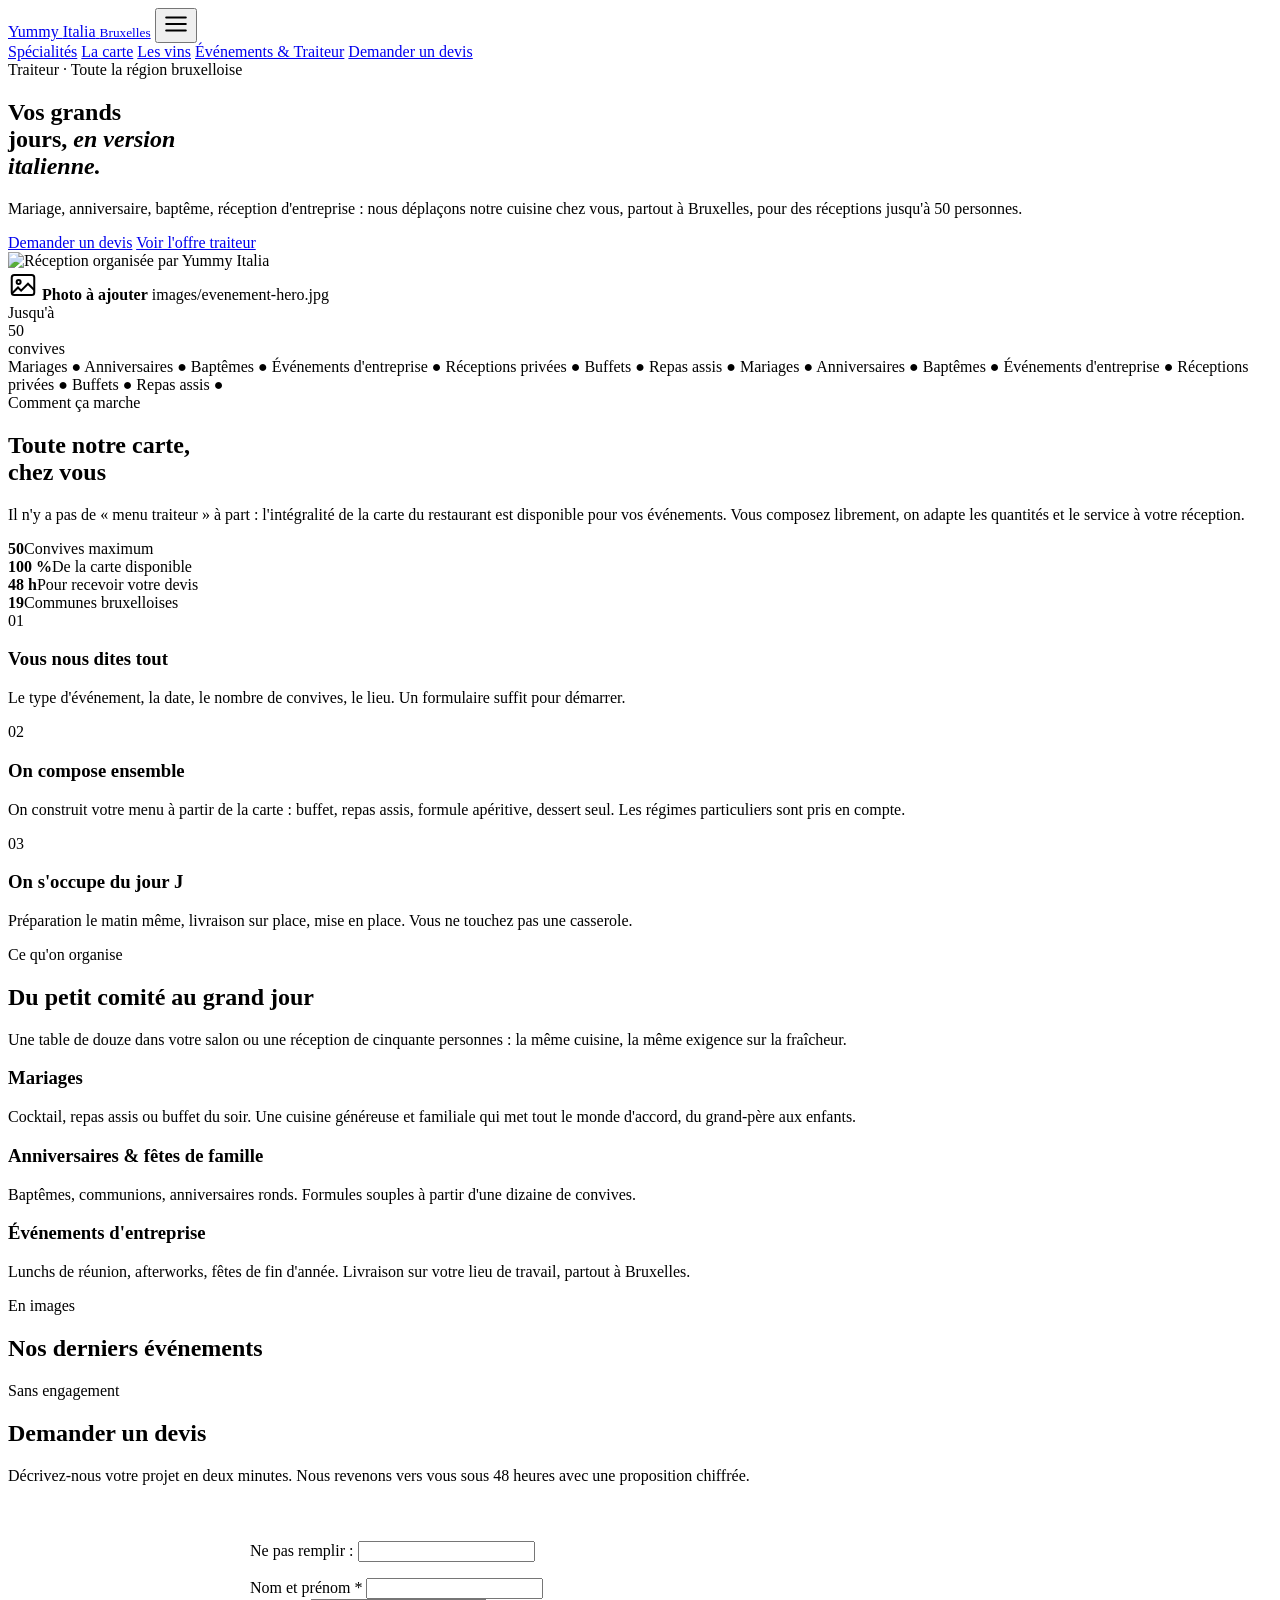
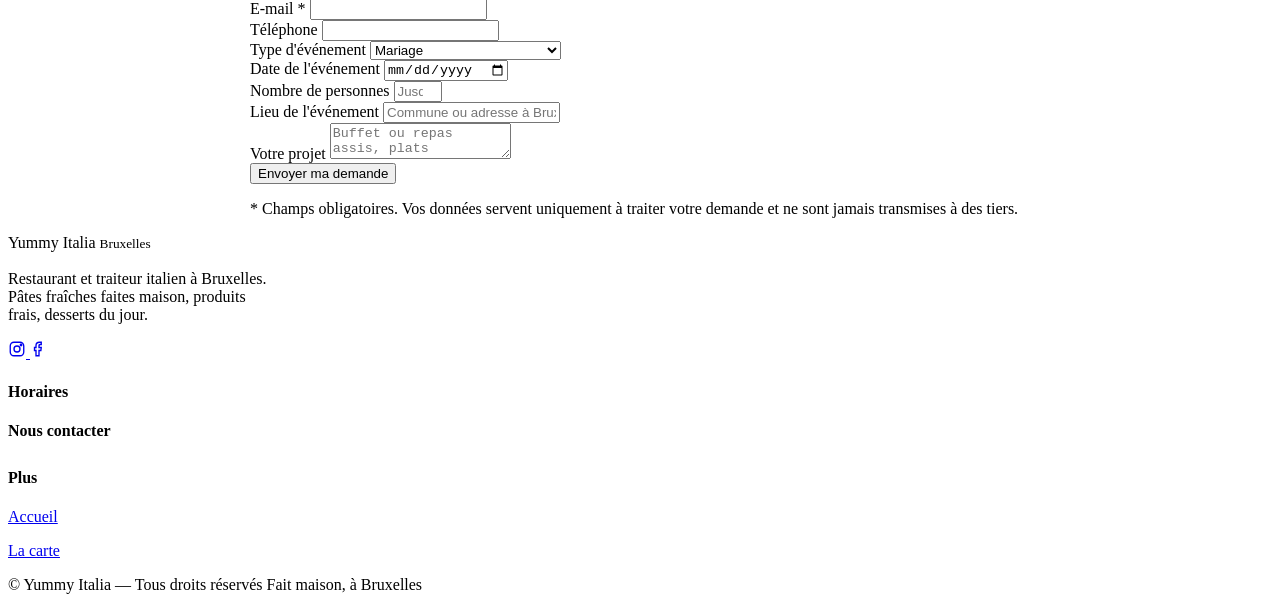
==== evenements.html @ 3d415f4a "Add files via upload" ====
<!DOCTYPE html>
<html lang="fr">
<head>
  <meta charset="utf-8">
  <meta name="viewport" content="width=device-width, initial-scale=1">
  <title>Événements &amp; Traiteur — Yummy Italia, Bruxelles</title>
  <meta name="description" content="Service traiteur italien à Bruxelles pour mariages, anniversaires et événements d'entreprise, jusqu'à 50 personnes. Toute la carte du restaurant disponible en formule traiteur.">

  <meta property="og:title" content="Événements & Traiteur — Yummy Italia">
  <meta property="og:description" content="Traiteur italien à Bruxelles : mariages, anniversaires, réceptions d'entreprise jusqu'à 50 personnes.">
  <meta property="og:type" content="website">
  <meta property="og:locale" content="fr_BE">
  <meta property="og:image" content="images/og-image.jpg">

  <link rel="icon" href="images/favicon.svg" type="image/svg+xml">
  <link rel="preconnect" href="https://fonts.googleapis.com">
  <link rel="preconnect" href="https://fonts.gstatic.com" crossorigin>
  <link href="https://fonts.googleapis.com/css2?family=Fraunces:ital,opsz,wght,SOFT,WONK@0,9..144,400..800,0..100,0..1;1,9..144,400..800,0..100,0..1&family=Karla:wght@400;500;700&display=swap" rel="stylesheet">
  <link rel="stylesheet" href="css/style.css">
</head>
<body>

  <span class="ruban ruban--haut" aria-hidden="true"></span>

  <!-- ============ EN-TÊTE ============ -->
  <header class="entete">
    <div class="wrap entete__inner">
      <a class="logo" href="index.html">Yummy&nbsp;<span>Italia</span> <small>Bruxelles</small></a>

      <button class="nav-burger" aria-label="Ouvrir le menu" aria-expanded="false" aria-controls="nav-principale">
        <svg width="26" height="26" viewBox="0 0 24 24" fill="none" stroke="currentColor" stroke-width="2" stroke-linecap="round">
          <path d="M3 6h18M3 12h18M3 18h18"/>
        </svg>
      </button>

      <nav class="nav" id="nav-principale" aria-label="Navigation principale">
        <a href="index.html#specialites">Spécialités</a>
        <a href="index.html#menu">La carte</a>
        <a href="index.html#vins">Les vins</a>
        <a href="evenements.html" class="actif">Événements &amp; Traiteur</a>
        <a href="#devis" class="btn btn--jaune">Demander un devis</a>
      </nav>
    </div>
  </header>

  <main>

    <!-- ============ 1. HERO ÉVÉNEMENTS ============ -->
    <section class="hero">
      <div class="wrap hero__grid">
        <div class="hero__texte">
          <span class="eyebrow eyebrow--rouge">Traiteur · Toute la région bruxelloise</span>
          <h1 class="hero__titre">Vos grands<br>jours, <em>en version<br>italienne.</em></h1>
          <p class="hero__accroche">
            Mariage, anniversaire, baptême, réception d'entreprise : nous déplaçons
            notre cuisine chez vous, partout à Bruxelles, pour des réceptions
            jusqu'à 50 personnes.
          </p>
          <div class="hero__cta">
            <a href="#devis" class="btn btn--jaune">Demander un devis</a>
            <a href="#offre" class="btn btn--ligne">Voir l'offre traiteur</a>
          </div>
        </div>

        <div class="hero__visuel">
          <div class="hero__cadre" aria-hidden="true"></div>
          <div class="photo hero__photo">
            <img src="images/evenement-hero.jpg" alt="Réception organisée par Yummy Italia" onload="this.classList.add('chargee')">
            <div class="photo__ph">
              <svg width="30" height="30" viewBox="0 0 24 24" fill="none" stroke="currentColor" stroke-width="1.6">
                <rect x="3" y="4" width="18" height="16" rx="2"/><circle cx="8.5" cy="9.5" r="1.6"/>
                <path d="M21 16l-5-5-5.5 5.5L8 14l-5 5"/>
              </svg>
              <b>Photo à ajouter</b>
              <span>images/evenement-hero.jpg</span>
            </div>
          </div>
          <div class="pastille">Jusqu'à<br>50<br>convives</div>
        </div>
      </div>
    </section>

    <div class="bandeau" aria-hidden="true">
      <div class="bandeau__piste">
        <span>
          Mariages <i>&#9679;</i> Anniversaires <i>&#9679;</i> Baptêmes <i>&#9679;</i>
          Événements d'entreprise <i>&#9679;</i> Réceptions privées <i>&#9679;</i>
          Buffets <i>&#9679;</i> Repas assis <i>&#9679;</i>
        </span>
        <span>
          Mariages <i>&#9679;</i> Anniversaires <i>&#9679;</i> Baptêmes <i>&#9679;</i>
          Événements d'entreprise <i>&#9679;</i> Réceptions privées <i>&#9679;</i>
          Buffets <i>&#9679;</i> Repas assis <i>&#9679;</i>
        </span>
      </div>
    </div>

    <!-- ============ 2. L'OFFRE TRAITEUR ============ -->
    <section class="section" id="offre">
      <div class="wrap">
        <div class="apparait">
          <span class="eyebrow">Comment ça marche</span>
          <h2 class="titre-section">Toute notre carte,<br>chez vous</h2>
          <span class="ruban-court" aria-hidden="true"></span>
          <p class="chapo">
            Il n'y a pas de « menu traiteur » à part : l'intégralité de la carte du
            restaurant est disponible pour vos événements. Vous composez librement,
            on adapte les quantités et le service à votre réception.
          </p>
        </div>

        <div class="chiffres apparait">
          <div class="chiffre"><b>50</b><span>Convives maximum</span></div>
          <div class="chiffre"><b>100 %</b><span>De la carte disponible</span></div>
          <div class="chiffre"><b>48 h</b><span>Pour recevoir votre devis</span></div>
          <div class="chiffre"><b>19</b><span>Communes bruxelloises</span></div>
        </div>

        <div class="services__grid apparait">
          <article class="service">
            <div class="service__num">01</div>
            <h3>Vous nous dites tout</h3>
            <p>Le type d'événement, la date, le nombre de convives, le lieu. Un formulaire suffit pour démarrer.</p>
          </article>
          <article class="service">
            <div class="service__num">02</div>
            <h3>On compose ensemble</h3>
            <p>On construit votre menu à partir de la carte : buffet, repas assis, formule apéritive, dessert seul. Les régimes particuliers sont pris en compte.</p>
          </article>
          <article class="service">
            <div class="service__num">03</div>
            <h3>On s'occupe du jour J</h3>
            <p>Préparation le matin même, livraison sur place, mise en place. Vous ne touchez pas une casserole.</p>
          </article>
        </div>
      </div>
    </section>

    <!-- ============ 3. TYPES D'ÉVÉNEMENTS ============ -->
    <section class="section services">
      <div class="wrap">
        <div class="apparait centre">
          <span class="eyebrow eyebrow--rouge">Ce qu'on organise</span>
          <h2 class="titre-section">Du petit comité au grand jour</h2>
          <span class="ruban-court" aria-hidden="true"></span>
          <p class="chapo">
            Une table de douze dans votre salon ou une réception de cinquante personnes :
            la même cuisine, la même exigence sur la fraîcheur.
          </p>
        </div>

        <div class="services__grid apparait">
          <article class="service">
            <h3>Mariages</h3>
            <p>Cocktail, repas assis ou buffet du soir. Une cuisine généreuse et familiale qui met tout le monde d'accord, du grand-père aux enfants.</p>
          </article>
          <article class="service">
            <h3>Anniversaires &amp; fêtes de famille</h3>
            <p>Baptêmes, communions, anniversaires ronds. Formules souples à partir d'une dizaine de convives.</p>
          </article>
          <article class="service">
            <h3>Événements d'entreprise</h3>
            <p>Lunchs de réunion, afterworks, fêtes de fin d'année. Livraison sur votre lieu de travail, partout à Bruxelles.</p>
          </article>
        </div>
      </div>
    </section>

    <!-- ============ 4. GALERIE ============ -->
    <section class="section" id="galerie">
      <div class="wrap">
        <div class="apparait">
          <span class="eyebrow">En images</span>
          <h2 class="titre-section">Nos derniers événements</h2>
          <span class="ruban-court" aria-hidden="true"></span>
        </div>

        <!-- Rempli automatiquement depuis js/menu-data.js → galerie -->
        <div class="galerie apparait" id="galerie-liste"></div>
      </div>
    </section>

    <!-- ============ 5. DEMANDE DE DEVIS ============ -->
    <section class="section carte" id="devis">
      <div class="wrap">
        <div class="apparait centre">
          <span class="eyebrow">Sans engagement</span>
          <h2 class="titre-section">Demander un devis</h2>
          <span class="ruban-court" aria-hidden="true"></span>
          <p class="chapo">
            Décrivez-nous votre projet en deux minutes. Nous revenons vers vous
            sous 48 heures avec une proposition chiffrée.
          </p>
        </div>

        <div class="apparait" style="max-width:780px;margin:clamp(2.5rem,5vw,3.5rem) auto 0">
          <!--
            FORMULAIRE — prêt pour Netlify Forms.
            Une fois le site déployé sur Netlify, les demandes arriveront
            automatiquement dans l'onglet « Forms » du tableau de bord Netlify.
            Aucune configuration supplémentaire n'est nécessaire.
          -->
          <form class="formulaire"
                name="devis-traiteur"
                method="POST"
                data-netlify="true"
                netlify-honeypot="bot-field"
                action="/merci.html">

            <input type="hidden" name="form-name" value="devis-traiteur">
            <p class="sr-only">
              <label>Ne pas remplir : <input name="bot-field"></label>
            </p>

            <div class="champs">
              <div class="champ">
                <label for="nom">Nom et prénom *</label>
                <input type="text" id="nom" name="nom" required autocomplete="name">
              </div>
              <div class="champ">
                <label for="email">E-mail *</label>
                <input type="email" id="email" name="email" required autocomplete="email">
              </div>
              <div class="champ">
                <label for="telephone">Téléphone</label>
                <input type="tel" id="telephone" name="telephone" autocomplete="tel">
              </div>
              <div class="champ">
                <label for="type">Type d'événement</label>
                <select id="type" name="type">
                  <option>Mariage</option>
                  <option>Anniversaire / fête de famille</option>
                  <option>Événement d'entreprise</option>
                  <option>Réception privée</option>
                  <option>Autre</option>
                </select>
              </div>
              <div class="champ">
                <label for="date">Date de l'événement</label>
                <input type="date" id="date" name="date">
              </div>
              <div class="champ">
                <label for="personnes">Nombre de personnes</label>
                <input type="number" id="personnes" name="personnes" min="1" max="50" placeholder="Jusqu'à 50">
              </div>
              <div class="champ champ--large">
                <label for="lieu">Lieu de l'événement</label>
                <input type="text" id="lieu" name="lieu" placeholder="Commune ou adresse à Bruxelles">
              </div>
              <div class="champ champ--large">
                <label for="message">Votre projet</label>
                <textarea id="message" name="message" placeholder="Buffet ou repas assis, plats souhaités, régimes particuliers, budget indicatif…"></textarea>
              </div>
            </div>

            <button type="submit" class="btn btn--jaune">Envoyer ma demande</button>
            <p class="formulaire__note">
              * Champs obligatoires. Vos données servent uniquement à traiter votre demande
              et ne sont jamais transmises à des tiers.
            </p>
          </form>
        </div>
      </div>
    </section>

  </main>

  <!-- ============ PIED DE PAGE ============ -->
  <footer class="pied">
    <div class="wrap pied__grid">
      <div>
        <span class="logo">Yummy&nbsp;<span>Italia</span> <small>Bruxelles</small></span>
        <p style="margin-top:1.1rem;max-width:34ch">
          Restaurant et traiteur italien à Bruxelles. Pâtes fraîches faites maison,
          produits frais, desserts du jour.
        </p>
        <div class="reseaux">
          <a data-lien="instagram" href="#" aria-label="Instagram" target="_blank" rel="noopener">
            <svg width="18" height="18" viewBox="0 0 24 24" fill="none" stroke="currentColor" stroke-width="1.8">
              <rect x="3" y="3" width="18" height="18" rx="5"/><circle cx="12" cy="12" r="4"/><circle cx="17.4" cy="6.6" r="1"/>
            </svg>
          </a>
          <a data-lien="facebook" href="#" aria-label="Facebook" target="_blank" rel="noopener">
            <svg width="18" height="18" viewBox="0 0 24 24" fill="none" stroke="currentColor" stroke-width="1.8">
              <path d="M15 3h-2.5A4.5 4.5 0 0 0 8 7.5V10H6v4h2v7h4v-7h2.5l.5-4H12V7.5A1.5 1.5 0 0 1 13.5 6H15z"/>
            </svg>
          </a>
        </div>
      </div>

      <div>
        <h4>Horaires</h4>
        <ul data-horaires></ul>
      </div>

      <div>
        <h4>Nous contacter</h4>
        <p data-adresse></p>
        <p><a href="tel:" data-info="telephone"></a></p>
        <p><a href="mailto:" data-info="email"></a></p>
        <h4 style="margin-top:1.8rem">Plus</h4>
        <p><a href="index.html">Accueil</a></p>
        <p><a href="index.html#menu">La carte</a></p>
      </div>
    </div>

    <div class="wrap pied__bas">
      <span>© <span data-annee></span> Yummy Italia — Tous droits réservés</span>
      <span>Fait maison, à Bruxelles</span>
    </div>
  </footer>

  <script src="js/menu-data.js"></script>
  <script src="js/main.js"></script>
</body>
</html>
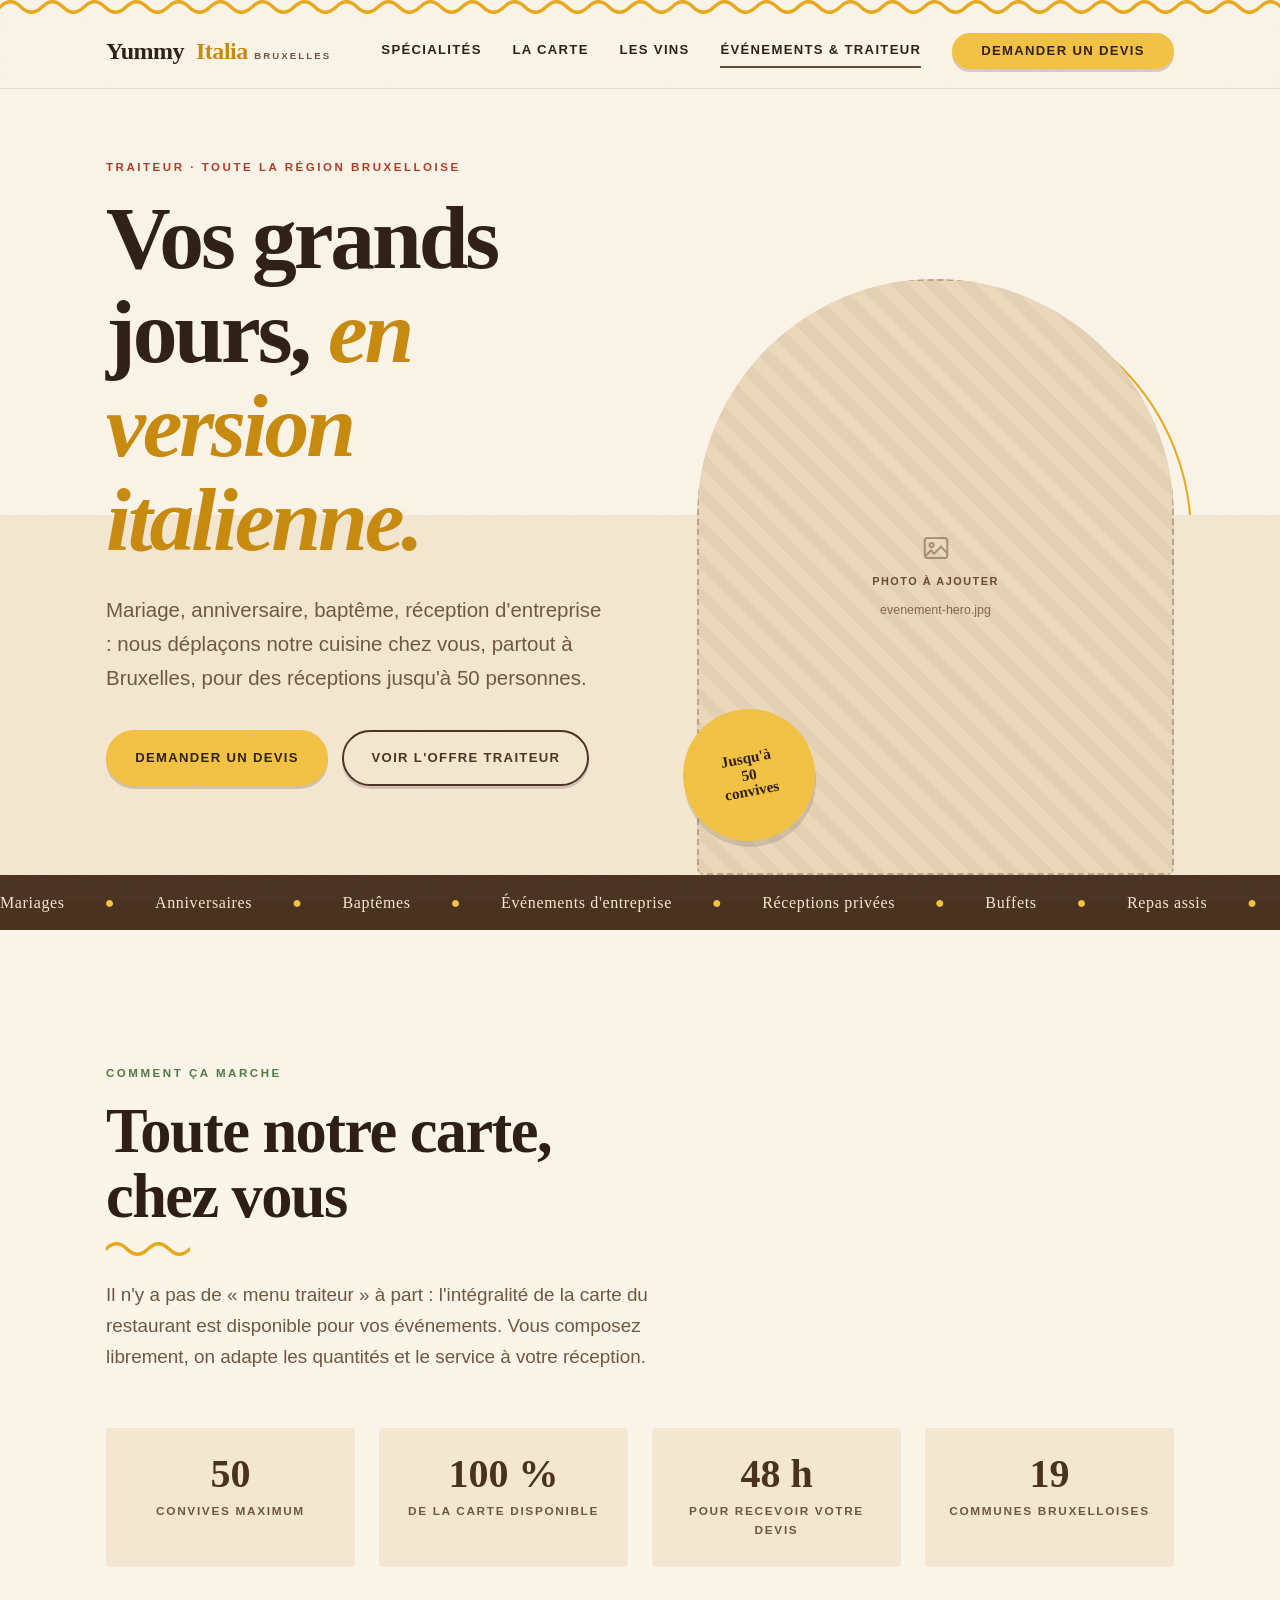
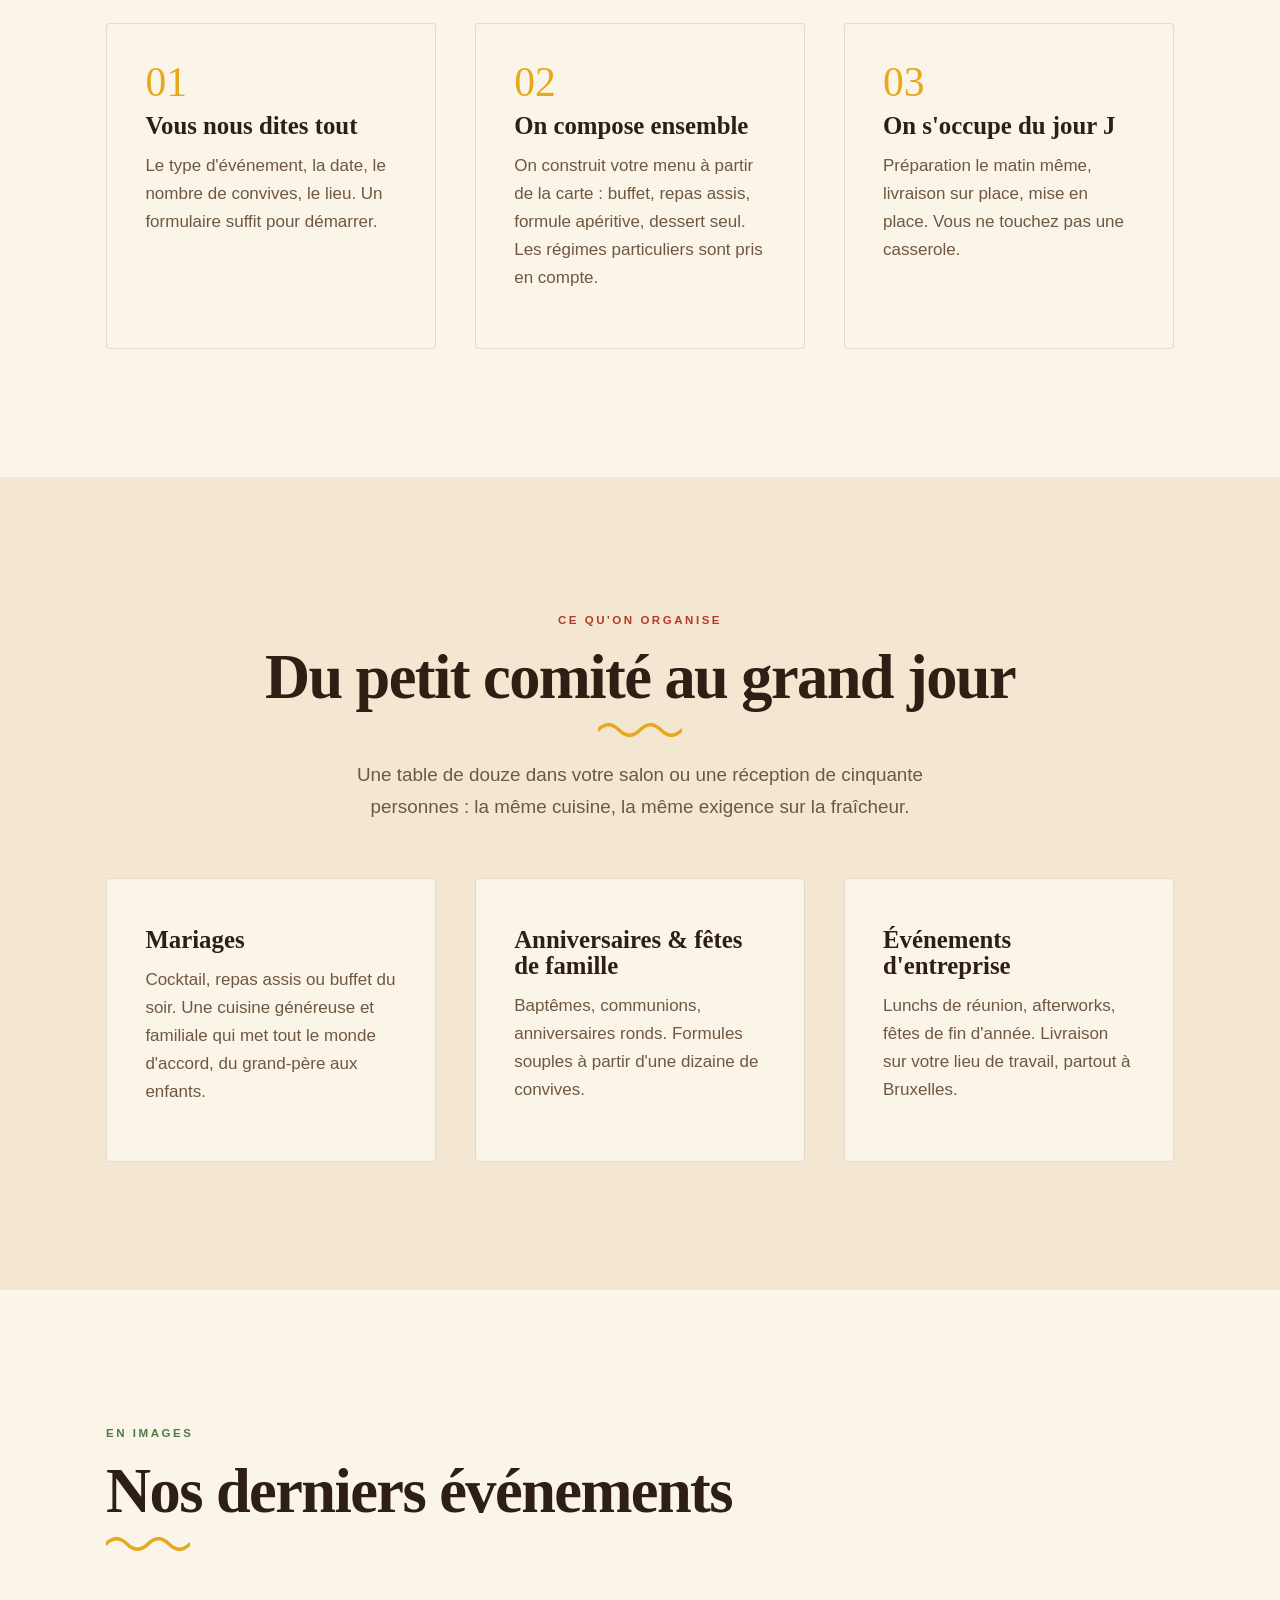
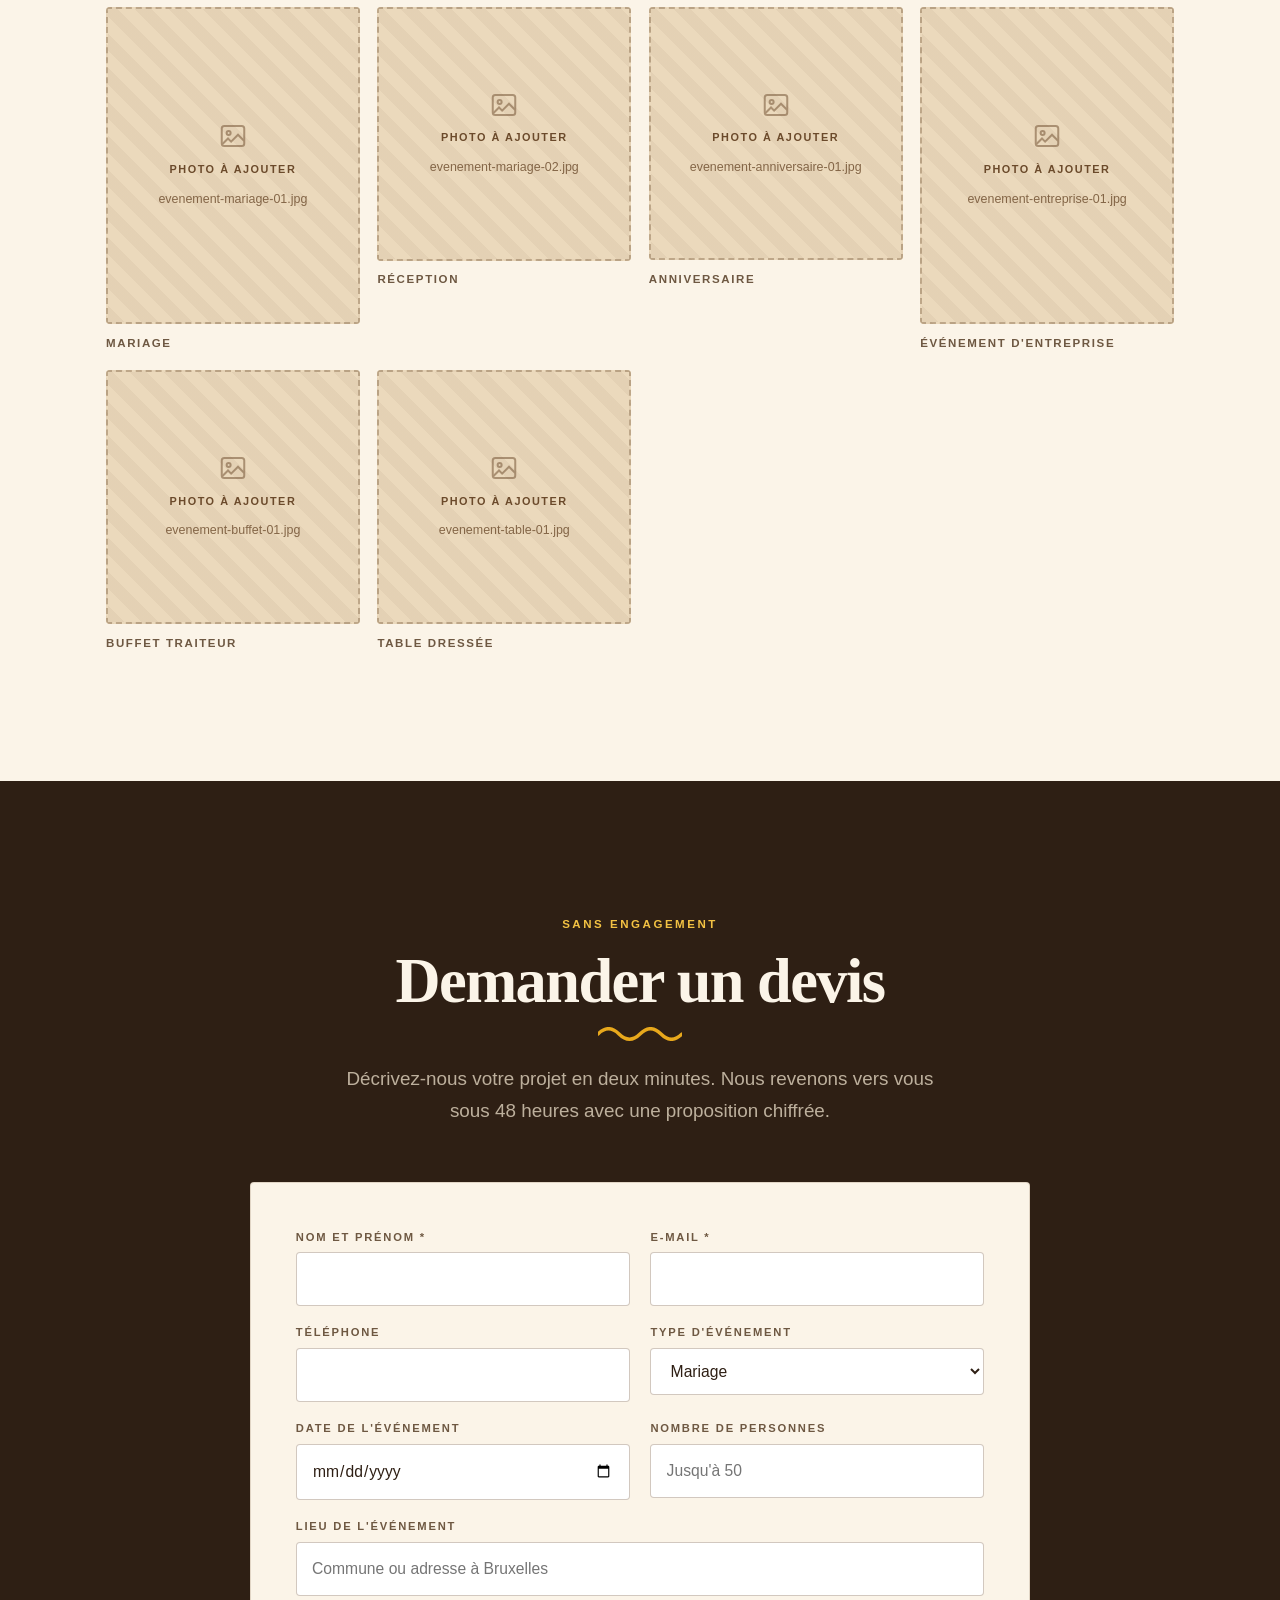
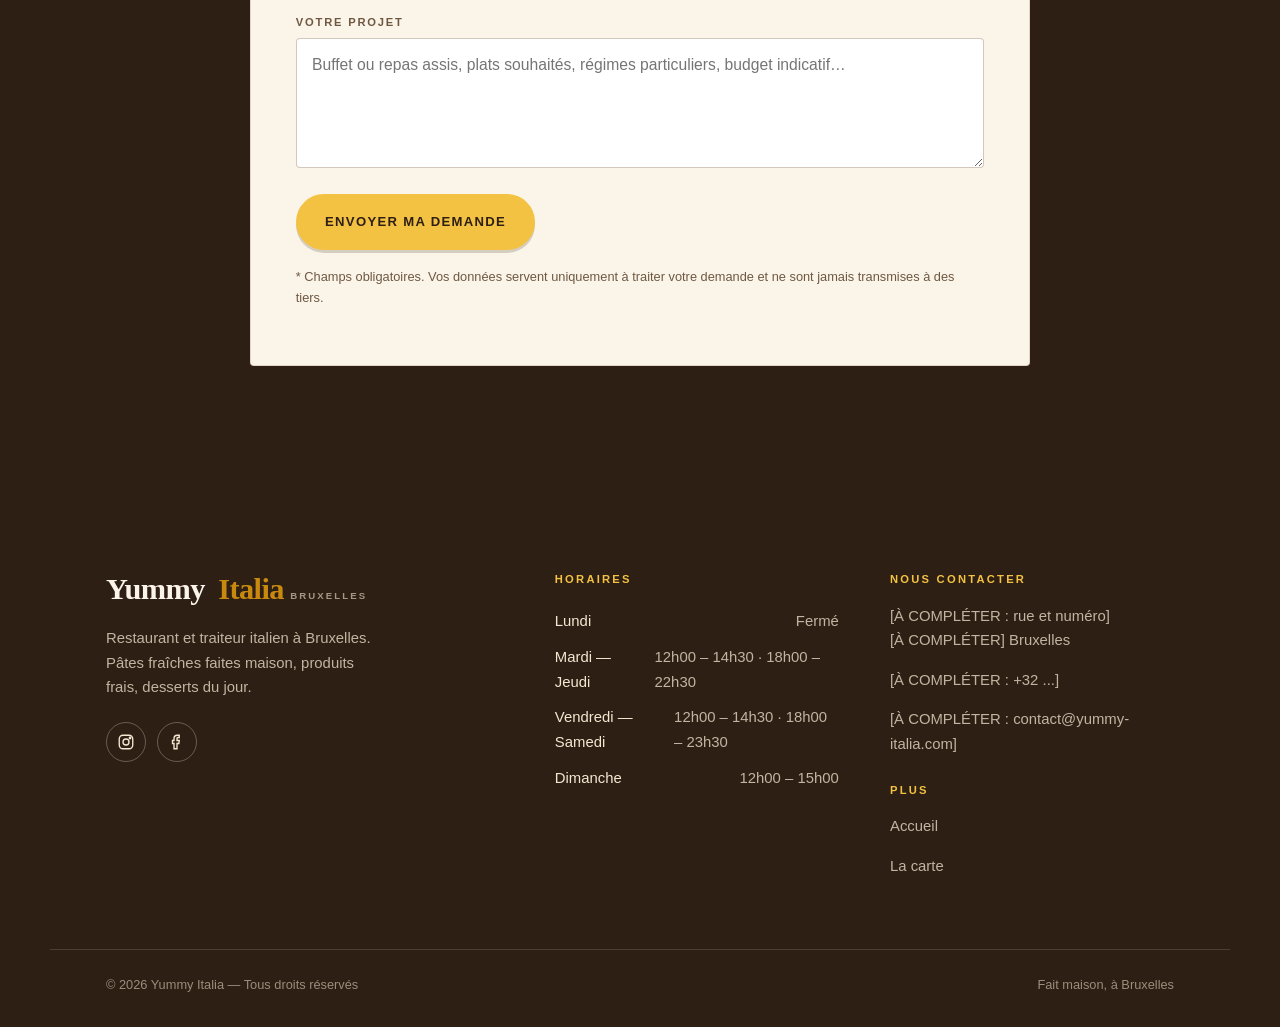
==== commit 0ada2b57: "Add files via upload" ====
--- a/evenements.html
+++ b/evenements.html
@@ -10,13 +10,13 @@
   <meta property="og:description" content="Traiteur italien à Bruxelles : mariages, anniversaires, réceptions d'entreprise jusqu'à 50 personnes.">
   <meta property="og:type" content="website">
   <meta property="og:locale" content="fr_BE">
-  <meta property="og:image" content="images/og-image.jpg">
-
-  <link rel="icon" href="images/favicon.svg" type="image/svg+xml">
+  <meta property="og:image" content="og-image.jpg">
+
+  <link rel="icon" href="favicon.svg" type="image/svg+xml">
   <link rel="preconnect" href="https://fonts.googleapis.com">
   <link rel="preconnect" href="https://fonts.gstatic.com" crossorigin>
   <link href="https://fonts.googleapis.com/css2?family=Fraunces:ital,opsz,wght,SOFT,WONK@0,9..144,400..800,0..100,0..1;1,9..144,400..800,0..100,0..1&family=Karla:wght@400;500;700&display=swap" rel="stylesheet">
-  <link rel="stylesheet" href="css/style.css">
+  <link rel="stylesheet" href="style.css">
 </head>
 <body>
 
@@ -65,14 +65,14 @@
         <div class="hero__visuel">
           <div class="hero__cadre" aria-hidden="true"></div>
           <div class="photo hero__photo">
-            <img src="images/evenement-hero.jpg" alt="Réception organisée par Yummy Italia" onload="this.classList.add('chargee')">
+            <img src="evenement-hero.jpg" alt="Réception organisée par Yummy Italia" onload="this.classList.add('chargee')">
             <div class="photo__ph">
               <svg width="30" height="30" viewBox="0 0 24 24" fill="none" stroke="currentColor" stroke-width="1.6">
                 <rect x="3" y="4" width="18" height="16" rx="2"/><circle cx="8.5" cy="9.5" r="1.6"/>
                 <path d="M21 16l-5-5-5.5 5.5L8 14l-5 5"/>
               </svg>
               <b>Photo à ajouter</b>
-              <span>images/evenement-hero.jpg</span>
+              <span>evenement-hero.jpg</span>
             </div>
           </div>
           <div class="pastille">Jusqu'à<br>50<br>convives</div>
@@ -175,7 +175,7 @@
           <span class="ruban-court" aria-hidden="true"></span>
         </div>
 
-        <!-- Rempli automatiquement depuis js/menu-data.js → galerie -->
+        <!-- Rempli automatiquement depuis menu-data.js → galerie -->
         <div class="galerie apparait" id="galerie-liste"></div>
       </div>
     </section>
@@ -310,7 +310,7 @@
     </div>
   </footer>
 
-  <script src="js/menu-data.js"></script>
-  <script src="js/main.js"></script>
+  <script src="menu-data.js"></script>
+  <script src="main.js"></script>
 </body>
 </html>
--- a/style.css
+++ b/style.css
@@ -0,0 +1,512 @@
+/* ============================================================
+   YUMMY ITALIA — Feuille de style principale
+   Design system : tons beige / jaune chaud / brun,
+   accents verts et rouges italiens utilisés avec parcimonie.
+   Élément signature : le ruban « tagliatelle » ondulé.
+   ============================================================ */
+
+/* ---------- 1. VARIABLES ---------- */
+:root {
+  /* Neutres chauds */
+  --beige-100: #FBF4E8;
+  --beige-200: #F4E7D1;
+  --beige-300: #EBD9BC;
+  --beige-400: #DFC8A3;
+
+  /* Bruns */
+  --brun-700: #6B4A2B;
+  --brun-800: #4A3220;
+  --brun-900: #2E1F14;
+
+  /* Jaune chaud — couleur principale */
+  --jaune-400: #F3C243;
+  --jaune-500: #E8A81C;
+  --jaune-600: #C88A0E;
+
+  /* Accents italiens — usage très parcimonieux */
+  --vert: #4E7A46;
+  --rouge: #B23A26;
+
+  --texte: var(--brun-900);
+  --texte-doux: #6E5842;
+
+  /* Typo */
+  --display: "Fraunces", "Iowan Old Style", Georgia, serif;
+  --corps: "Karla", "Helvetica Neue", Arial, sans-serif;
+
+  /* Rythme */
+  --max: 1180px;
+  --gutter: clamp(1.25rem, 5vw, 3.5rem);
+  --section-y: clamp(4rem, 10vw, 8rem);
+  --radius: 4px;
+
+  --ombre: 0 2px 0 rgba(46, 31, 20, .08);
+}
+
+/* ---------- 2. RESET ---------- */
+*, *::before, *::after { box-sizing: border-box; }
+html { scroll-behavior: smooth; -webkit-text-size-adjust: 100%; }
+body {
+  margin: 0;
+  font-family: var(--corps);
+  font-size: clamp(1rem, .95rem + .25vw, 1.0625rem);
+  line-height: 1.65;
+  color: var(--texte);
+  background: var(--beige-100);
+  overflow-x: hidden;
+}
+img { max-width: 100%; display: block; }
+a { color: inherit; }
+button { font: inherit; }
+h1, h2, h3, h4 { margin: 0; font-family: var(--display); font-weight: 600; line-height: 1.05; }
+p { margin: 0 0 1em; }
+ul { margin: 0; padding: 0; list-style: none; }
+
+/* Texture papier très légère sur tout le site */
+body::before {
+  content: "";
+  position: fixed; inset: 0;
+  pointer-events: none; z-index: 999;
+  opacity: .035;
+  background-image: url("data:image/svg+xml,%3Csvg xmlns='http://www.w3.org/2000/svg' width='140' height='140'%3E%3Cfilter id='n'%3E%3CfeTurbulence type='fractalNoise' baseFrequency='.85' numOctaves='3'/%3E%3C/filter%3E%3Crect width='140' height='140' filter='url(%23n)'/%3E%3C/svg%3E");
+}
+
+/* ---------- 3. UTILITAIRES ---------- */
+.wrap { width: 100%; max-width: var(--max); margin-inline: auto; padding-inline: var(--gutter); }
+.wrap--large { max-width: 1400px; }
+.sr-only {
+  position: absolute; width: 1px; height: 1px; padding: 0; margin: -1px;
+  overflow: hidden; clip: rect(0 0 0 0); white-space: nowrap; border: 0;
+}
+.section { padding-block: var(--section-y); position: relative; }
+
+/* ---------- 4. ÉLÉMENT SIGNATURE : LE RUBAN TAGLIATELLE ---------- */
+.ruban {
+  display: block; width: 100%; height: 14px;
+  background-repeat: repeat-x;
+  background-size: 84px 14px;
+  background-image: url("data:image/svg+xml,%3Csvg xmlns='http://www.w3.org/2000/svg' width='84' height='14' viewBox='0 0 84 14'%3E%3Cpath d='M0 7c7-7 14-7 21 0s14 7 21 0 14-7 21 0 14 7 21 0' fill='none' stroke='%23E8A81C' stroke-width='3.4' stroke-linecap='round'/%3E%3C/svg%3E");
+}
+.ruban--brun {
+  background-image: url("data:image/svg+xml,%3Csvg xmlns='http://www.w3.org/2000/svg' width='84' height='14' viewBox='0 0 84 14'%3E%3Cpath d='M0 7c7-7 14-7 21 0s14 7 21 0 14-7 21 0 14 7 21 0' fill='none' stroke='%236B4A2B' stroke-width='3.4' stroke-linecap='round'/%3E%3C/svg%3E");
+}
+.ruban--creme {
+  background-image: url("data:image/svg+xml,%3Csvg xmlns='http://www.w3.org/2000/svg' width='84' height='14' viewBox='0 0 84 14'%3E%3Cpath d='M0 7c7-7 14-7 21 0s14 7 21 0 14-7 21 0 14 7 21 0' fill='none' stroke='%23F4E7D1' stroke-width='3.4' stroke-linecap='round'/%3E%3C/svg%3E");
+}
+.ruban--haut { position: fixed; top: 0; left: 0; z-index: 60; }
+
+/* Petit ruban court utilisé comme soulignement de titre */
+.ruban-court {
+  display: block; width: 84px; height: 14px; margin-top: .85rem;
+  background-repeat: repeat-x; background-size: 84px 14px;
+  background-image: url("data:image/svg+xml,%3Csvg xmlns='http://www.w3.org/2000/svg' width='84' height='14' viewBox='0 0 84 14'%3E%3Cpath d='M0 7c7-7 14-7 21 0s14 7 21 0 14-7 21 0 14 7 21 0' fill='none' stroke='%23E8A81C' stroke-width='3.4' stroke-linecap='round'/%3E%3C/svg%3E");
+}
+.centre .ruban-court { margin-inline: auto; }
+
+/* ---------- 5. EN-TÊTE / NAVIGATION ---------- */
+.entete {
+  position: sticky; top: 14px; z-index: 50;
+  background: rgba(251, 244, 232, .92);
+  backdrop-filter: blur(10px);
+  border-bottom: 1px solid rgba(107, 74, 43, .14);
+}
+.entete__inner {
+  display: flex; align-items: center; justify-content: space-between;
+  gap: 1rem; min-height: 74px;
+}
+.logo {
+  font-family: var(--display);
+  font-size: 1.5rem; font-weight: 700; letter-spacing: -.02em;
+  text-decoration: none; line-height: 1;
+  display: inline-flex; align-items: baseline; gap: .4rem;
+}
+.logo span { color: var(--jaune-600); }
+.logo small {
+  font-family: var(--corps); font-size: .6rem; font-weight: 700;
+  letter-spacing: .22em; text-transform: uppercase; color: var(--texte-doux);
+}
+.nav { display: flex; align-items: center; gap: clamp(1rem, 2.4vw, 2rem); }
+.nav a {
+  text-decoration: none; font-size: .82rem; font-weight: 600;
+  letter-spacing: .1em; text-transform: uppercase;
+  padding-block: .35rem; border-bottom: 2px solid transparent;
+  transition: border-color .2s, color .2s;
+}
+.nav a:hover { border-color: var(--jaune-500); }
+.nav a.actif { border-color: var(--brun-700); }
+.nav-burger {
+  display: none; background: none; border: 0; cursor: pointer;
+  padding: .5rem; color: var(--brun-800);
+}
+
+/* ---------- 6. BOUTONS ---------- */
+.btn {
+  display: inline-flex; align-items: center; justify-content: center; gap: .5rem;
+  padding: .95rem 1.7rem;
+  font-size: .82rem; font-weight: 700; letter-spacing: .1em; text-transform: uppercase;
+  text-decoration: none; border: 2px solid var(--brun-800); border-radius: 999px;
+  background: var(--brun-800); color: var(--beige-100);
+  cursor: pointer;
+  transition: transform .18s ease, background .18s, color .18s, box-shadow .18s;
+  box-shadow: 0 3px 0 rgba(46, 31, 20, .18);
+}
+.btn:hover { transform: translateY(-2px); box-shadow: 0 5px 0 rgba(46, 31, 20, .18); }
+.btn--jaune { background: var(--jaune-400); border-color: var(--jaune-400); color: var(--brun-900); }
+.btn--jaune:hover { background: var(--jaune-500); border-color: var(--jaune-500); }
+.btn--ligne { background: transparent; color: var(--brun-800); }
+.btn--ligne:hover { background: var(--brun-800); color: var(--beige-100); }
+.btn--clair { background: var(--beige-200); border-color: var(--beige-200); color: var(--brun-900); }
+
+/* ---------- 7. TITRES DE SECTION ---------- */
+.eyebrow {
+  display: inline-block;
+  font-size: .72rem; font-weight: 700; letter-spacing: .22em; text-transform: uppercase;
+  color: var(--vert); margin-bottom: .9rem;
+}
+.eyebrow--rouge { color: var(--rouge); }
+.titre-section {
+  font-size: clamp(2.1rem, 1.4rem + 3.2vw, 3.9rem);
+  letter-spacing: -.025em;
+  font-variation-settings: "SOFT" 30, "WONK" 1, "opsz" 90;
+}
+.chapo {
+  max-width: 56ch; color: var(--texte-doux);
+  font-size: clamp(1.02rem, 1rem + .3vw, 1.18rem); margin-top: 1.4rem;
+}
+.centre { text-align: center; }
+.centre .chapo { margin-inline: auto; }
+
+/* ---------- 8. PLACEHOLDERS PHOTO ---------- */
+.photo { position: relative; overflow: hidden; background: var(--beige-300); }
+.photo img { width: 100%; height: 100%; object-fit: cover; opacity: 0; transition: opacity .35s ease; }
+.photo img.chargee { opacity: 1; }
+.photo__ph {
+  position: absolute; inset: 0;
+  display: flex; flex-direction: column; align-items: center; justify-content: center;
+  gap: .6rem; text-align: center; padding: 1.25rem;
+  background:
+    repeating-linear-gradient(45deg, rgba(107,74,43,.055) 0 12px, transparent 12px 24px),
+    var(--beige-300);
+  border: 2px dashed rgba(107, 74, 43, .35);
+  color: var(--brun-700);
+}
+/* Dès que la vraie photo est chargée, le placeholder disparaît. */
+.photo img.chargee ~ .photo__ph { display: none; }
+.photo__ph svg { opacity: .5; }
+.photo__ph b {
+  font-family: var(--corps); font-size: .68rem; font-weight: 700;
+  letter-spacing: .14em; text-transform: uppercase;
+}
+.photo__ph span { font-size: .78rem; opacity: .8; word-break: break-word; }
+
+/* ---------- 9. HERO ---------- */
+.hero { position: relative; padding-top: clamp(2.5rem, 6vw, 5rem); padding-bottom: 0; overflow: hidden; }
+.hero::after {
+  content: ""; position: absolute; left: 0; right: 0; bottom: 0; height: 45%;
+  background: var(--beige-200); z-index: -1;
+}
+.hero__grid {
+  display: grid; grid-template-columns: 1.05fr .95fr;
+  gap: clamp(2rem, 5vw, 4.5rem); align-items: end;
+}
+.hero__texte { padding-bottom: clamp(3rem, 7vw, 6rem); }
+.hero__titre {
+  font-size: clamp(2.9rem, 1.3rem + 6.4vw, 5.6rem);
+  letter-spacing: -.035em;
+  font-variation-settings: "SOFT" 40, "WONK" 1, "opsz" 120;
+}
+.hero__titre em {
+  font-style: italic; color: var(--jaune-600);
+  font-variation-settings: "SOFT" 60, "WONK" 1;
+}
+.hero__accroche { font-size: clamp(1.05rem, 1rem + .45vw, 1.28rem); max-width: 44ch; margin-top: 1.6rem; color: var(--texte-doux); }
+.hero__cta { display: flex; flex-wrap: wrap; gap: .9rem; margin-top: 2.2rem; }
+.hero__visuel { position: relative; }
+.hero__photo { aspect-ratio: 4 / 5; border-radius: 260px 260px 8px 8px; }
+.hero__cadre {
+  position: absolute; inset: 18px -18px -18px 18px; z-index: -1;
+  border: 2px solid var(--jaune-500); border-radius: 260px 260px 8px 8px;
+}
+
+/* Pastille rotative "signature" */
+.pastille {
+  position: absolute; z-index: 3;
+  width: clamp(96px, 12vw, 132px); aspect-ratio: 1;
+  display: grid; place-items: center; text-align: center;
+  background: var(--jaune-400); color: var(--brun-900);
+  border-radius: 50%; transform: rotate(-11deg);
+  box-shadow: 0 6px 0 rgba(46, 31, 20, .14);
+  font-family: var(--display); font-weight: 700; line-height: 1.1;
+  font-size: clamp(.78rem, .6rem + .5vw, .95rem);
+  padding: .8rem;
+}
+.hero .pastille { left: -14px; bottom: 34px; }
+
+/* Bandeau défilant sous le hero */
+.bandeau {
+  background: var(--brun-800); color: var(--beige-200);
+  padding-block: .85rem; overflow: hidden; white-space: nowrap;
+}
+.bandeau__piste {
+  display: inline-flex; gap: 2.5rem; align-items: center;
+  animation: defile 34s linear infinite;
+  font-family: var(--display); font-size: 1rem; letter-spacing: .04em;
+  padding-right: 2.5rem;
+}
+.bandeau__piste span { display: inline-flex; align-items: center; gap: 2.5rem; }
+.bandeau__piste i { font-style: normal; color: var(--jaune-400); }
+@keyframes defile { to { transform: translateX(-50%); } }
+@media (prefers-reduced-motion: reduce) { .bandeau__piste { animation: none; } }
+
+/* ---------- 10. SPÉCIALITÉS ---------- */
+.grille-cards {
+  display: grid; gap: clamp(1.5rem, 3vw, 2.4rem);
+  grid-template-columns: repeat(auto-fit, minmax(270px, 1fr));
+  margin-top: clamp(2.5rem, 5vw, 4rem);
+}
+.card { position: relative; }
+.card__photo { aspect-ratio: 4 / 3.4; border-radius: var(--radius); }
+.card__badge {
+  position: absolute; top: -12px; right: 14px; z-index: 2;
+  background: var(--vert); color: #fff;
+  font-size: .64rem; font-weight: 700; letter-spacing: .14em; text-transform: uppercase;
+  padding: .42rem .8rem; border-radius: 999px; transform: rotate(3deg);
+}
+.card h3 {
+  font-size: 1.42rem; margin-top: 1.15rem; letter-spacing: -.015em;
+  font-variation-settings: "SOFT" 30, "WONK" 1;
+}
+.card p { color: var(--texte-doux); margin-top: .5rem; font-size: .95rem; }
+
+/* ---------- 11. DEUX SERVICES ---------- */
+.services { background: var(--beige-200); }
+.services__grid {
+  display: grid; grid-template-columns: repeat(auto-fit, minmax(300px, 1fr));
+  gap: clamp(1.5rem, 3vw, 2.5rem); margin-top: clamp(2.5rem, 5vw, 3.5rem);
+}
+.service {
+  background: var(--beige-100); border: 1px solid rgba(107, 74, 43, .16);
+  border-radius: var(--radius); padding: clamp(1.6rem, 3vw, 2.4rem);
+  display: flex; flex-direction: column;
+}
+.service__num {
+  font-family: var(--display); font-size: 2.6rem; line-height: 1;
+  color: var(--jaune-500); font-variation-settings: "WONK" 1;
+}
+.service h3 { font-size: 1.55rem; margin-top: .6rem; }
+.service p { color: var(--texte-doux); margin-top: .8rem; }
+.service ul { margin-top: .4rem; margin-bottom: 1.4rem; }
+.service li {
+  position: relative; padding-left: 1.5rem; margin-bottom: .45rem;
+  font-size: .95rem; color: var(--texte-doux);
+}
+.service li::before {
+  content: ""; position: absolute; left: 0; top: .62em;
+  width: 8px; height: 8px; border-radius: 50%; background: var(--jaune-500);
+}
+.service .btn { margin-top: auto; align-self: flex-start; }
+
+/* ---------- 12. LA CARTE (panneau brun) ---------- */
+.carte { background: var(--brun-900); color: var(--beige-200); }
+.carte .titre-section, .carte h3 { color: var(--beige-100); }
+.carte .chapo { color: rgba(244, 231, 209, .72); }
+.carte .eyebrow { color: var(--jaune-400); }
+.carte-grid {
+  display: grid; grid-template-columns: repeat(auto-fit, minmax(330px, 1fr));
+  gap: clamp(2.2rem, 4vw, 3.5rem) clamp(2.5rem, 5vw, 4.5rem);
+  margin-top: clamp(2.8rem, 5vw, 4rem);
+}
+.categorie__entete {
+  display: flex; align-items: baseline; gap: .8rem;
+  padding-bottom: .7rem; border-bottom: 1px solid rgba(244, 231, 209, .22);
+}
+.categorie__entete h3 { font-size: 1.7rem; letter-spacing: -.015em; font-variation-settings: "SOFT" 40, "WONK" 1; }
+.categorie__entete em {
+  font-style: normal; font-family: var(--corps);
+  font-size: .68rem; font-weight: 700; letter-spacing: .18em; text-transform: uppercase;
+  color: var(--jaune-400);
+}
+.plats { margin-top: 1.4rem; }
+.plat { padding-block: .85rem; border-bottom: 1px dotted rgba(244, 231, 209, .2); }
+.plat:last-child { border-bottom: 0; }
+.plat__ligne { display: flex; align-items: baseline; gap: .6rem; }
+.plat__nom { font-family: var(--display); font-size: 1.08rem; font-weight: 600; }
+.plat__points { flex: 1; border-bottom: 1px dotted rgba(244, 231, 209, .35); transform: translateY(-3px); }
+.plat__prix { font-family: var(--display); font-size: 1.05rem; color: var(--jaune-400); white-space: nowrap; }
+.plat__desc { font-size: .89rem; color: rgba(244, 231, 209, .6); margin: .2rem 0 0; }
+.plat__tag {
+  display: inline-block; margin-left: .55rem; vertical-align: 2px;
+  font-size: .58rem; font-weight: 700; letter-spacing: .12em; text-transform: uppercase;
+  color: var(--jaune-400); border: 1px solid rgba(232, 168, 28, .5);
+  padding: .12rem .45rem; border-radius: 999px;
+}
+.carte__note {
+  margin-top: clamp(2.5rem, 4vw, 3.5rem); text-align: center;
+  font-size: .88rem; color: rgba(244, 231, 209, .55);
+}
+
+/* ---------- 13. CARTE DES VINS ---------- */
+.vins-grid {
+  display: grid; grid-template-columns: repeat(auto-fit, minmax(300px, 1fr));
+  gap: clamp(1.5rem, 3vw, 2.2rem); margin-top: clamp(2.5rem, 5vw, 3.5rem);
+}
+.vin-cat {
+  background: var(--beige-200); border-radius: var(--radius);
+  padding: clamp(1.5rem, 3vw, 2rem);
+  border-top: 4px solid var(--jaune-500);
+}
+.vin-cat:nth-child(2) { border-top-color: var(--vert); }
+.vin-cat:nth-child(3) { border-top-color: var(--rouge); }
+.vin-cat h3 { font-size: 1.4rem; font-variation-settings: "SOFT" 40, "WONK" 1; }
+.vin-cat > em {
+  display: block; font-style: italic; font-family: var(--display);
+  color: var(--texte-doux); font-size: .95rem; margin-bottom: 1.2rem;
+}
+.bouteille { padding-block: .7rem; border-bottom: 1px dotted rgba(107, 74, 43, .28); }
+.bouteille:last-child { border-bottom: 0; }
+.bouteille__ligne { display: flex; align-items: baseline; gap: .6rem; }
+.bouteille__nom { font-weight: 700; font-size: .95rem; }
+.bouteille__prix { margin-left: auto; font-family: var(--display); color: var(--brun-700); white-space: nowrap; }
+.bouteille__region { font-size: .82rem; color: var(--texte-doux); }
+
+/* ---------- 14. CONTACT / RÉSERVATION ---------- */
+.contact { background: var(--beige-200); }
+.contact__grid {
+  display: grid; grid-template-columns: 1fr 1fr;
+  gap: clamp(2rem, 5vw, 4rem); align-items: center;
+}
+.contact__infos li { display: flex; gap: 1rem; padding-block: .75rem; border-bottom: 1px dotted rgba(107,74,43,.28); }
+.contact__infos li:last-child { border-bottom: 0; }
+.contact__infos b {
+  min-width: 90px; font-size: .7rem; letter-spacing: .16em;
+  text-transform: uppercase; color: var(--texte-doux); padding-top: .25rem;
+}
+.contact__photo { aspect-ratio: 4 / 3; border-radius: var(--radius); }
+
+/* ---------- 15. FORMULAIRE ---------- */
+.formulaire {
+  background: var(--beige-100); border: 1px solid rgba(107, 74, 43, .18);
+  border-radius: var(--radius); padding: clamp(1.6rem, 4vw, 2.8rem);
+}
+.champs { display: grid; grid-template-columns: 1fr 1fr; gap: 1.1rem 1.3rem; }
+.champ { display: flex; flex-direction: column; gap: .4rem; }
+.champ--large { grid-column: 1 / -1; }
+.champ label {
+  font-size: .7rem; font-weight: 700; letter-spacing: .16em; text-transform: uppercase;
+  color: var(--texte-doux);
+}
+.champ input, .champ select, .champ textarea {
+  font: inherit; font-size: .98rem; color: var(--texte);
+  padding: .8rem .95rem;
+  background: #fff; border: 1px solid rgba(107, 74, 43, .3);
+  border-radius: var(--radius);
+  transition: border-color .18s, box-shadow .18s;
+}
+.champ input:focus, .champ select:focus, .champ textarea:focus {
+  outline: none; border-color: var(--jaune-500);
+  box-shadow: 0 0 0 3px rgba(232, 168, 28, .22);
+}
+.champ textarea { resize: vertical; min-height: 130px; }
+.formulaire .btn { margin-top: 1.6rem; }
+.formulaire__note { font-size: .8rem; color: var(--texte-doux); margin-top: 1rem; }
+
+/* ---------- 16. GALERIE ---------- */
+.galerie {
+  display: grid; grid-template-columns: repeat(auto-fit, minmax(240px, 1fr));
+  gap: 1.1rem; margin-top: clamp(2.5rem, 5vw, 3.5rem);
+}
+.galerie figure { margin: 0; }
+.galerie .photo { aspect-ratio: 1; border-radius: var(--radius); }
+.galerie figure:nth-child(3n+1) .photo { aspect-ratio: 4 / 5; }
+.galerie figcaption {
+  margin-top: .6rem; font-size: .72rem; font-weight: 700;
+  letter-spacing: .14em; text-transform: uppercase; color: var(--texte-doux);
+}
+
+/* ---------- 17. CHIFFRES CLÉS ---------- */
+.chiffres {
+  display: grid; grid-template-columns: repeat(auto-fit, minmax(190px, 1fr));
+  gap: 1.5rem; margin-top: clamp(2.5rem, 5vw, 3.5rem);
+}
+.chiffre { text-align: center; padding: 1.6rem 1rem; background: var(--beige-200); border-radius: var(--radius); }
+.chiffre b {
+  display: block; font-family: var(--display); font-size: 2.5rem; line-height: 1;
+  color: var(--brun-800); font-variation-settings: "WONK" 1, "SOFT" 40;
+}
+.chiffre span {
+  display: block; margin-top: .5rem; font-size: .74rem; font-weight: 700;
+  letter-spacing: .14em; text-transform: uppercase; color: var(--texte-doux);
+}
+
+/* ---------- 18. PIED DE PAGE ---------- */
+.pied { background: var(--brun-900); color: var(--beige-200); padding-block: clamp(3.5rem, 7vw, 5rem) 2rem; }
+.pied__grid {
+  display: grid; grid-template-columns: 1.4fr 1fr 1fr;
+  gap: clamp(2rem, 4vw, 3.5rem);
+}
+.pied h4 {
+  font-family: var(--corps); font-size: .7rem; font-weight: 700;
+  letter-spacing: .2em; text-transform: uppercase; color: var(--jaune-400);
+  margin-bottom: 1.1rem;
+}
+.pied .logo { color: var(--beige-100); font-size: 1.9rem; }
+.pied .logo small { color: rgba(244, 231, 209, .6); }
+.pied p, .pied li { color: rgba(244, 231, 209, .75); font-size: .93rem; }
+.pied a { text-decoration: none; }
+.pied a:hover { color: var(--jaune-400); }
+.horaire { display: flex; justify-content: space-between; gap: 1rem; padding-block: .35rem; font-size: .88rem; }
+.horaire span:first-child { color: var(--beige-200); }
+.reseaux { display: flex; gap: .7rem; margin-top: 1.4rem; }
+.reseaux a {
+  width: 40px; height: 40px; display: grid; place-items: center;
+  border: 1px solid rgba(244, 231, 209, .3); border-radius: 50%;
+  transition: background .2s, color .2s, border-color .2s;
+}
+.reseaux a:hover { background: var(--jaune-400); border-color: var(--jaune-400); color: var(--brun-900); }
+.pied__bas {
+  margin-top: clamp(2.5rem, 5vw, 3.5rem); padding-top: 1.5rem;
+  border-top: 1px solid rgba(244, 231, 209, .16);
+  display: flex; flex-wrap: wrap; justify-content: space-between; gap: 1rem;
+  font-size: .8rem; color: rgba(244, 231, 209, .55);
+}
+
+/* ---------- 19. RESPONSIVE ---------- */
+@media (max-width: 900px) {
+  .hero__grid { grid-template-columns: 1fr; }
+  .hero__texte { padding-bottom: 2.5rem; }
+  .hero__visuel { max-width: 480px; margin-inline: auto; width: 100%; }
+  .hero::after { height: 32%; }
+  .contact__grid { grid-template-columns: 1fr; }
+  .pied__grid { grid-template-columns: 1fr 1fr; }
+  .pied__grid > :first-child { grid-column: 1 / -1; }
+}
+@media (max-width: 720px) {
+  .nav-burger { display: block; }
+  .nav {
+    position: absolute; top: 100%; left: 0; right: 0;
+    flex-direction: column; align-items: stretch; gap: 0;
+    background: var(--beige-100);
+    border-bottom: 1px solid rgba(107, 74, 43, .18);
+    padding: .5rem var(--gutter) 1.25rem;
+    display: none;
+  }
+  .nav.ouvert { display: flex; }
+  .nav a { padding-block: .85rem; border-bottom: 1px solid rgba(107, 74, 43, .12); }
+  .nav .btn { margin-top: .9rem; border-bottom: 0; }
+  .champs { grid-template-columns: 1fr; }
+  .hero .pastille { left: auto; right: -6px; bottom: -22px; }
+}
+@media (max-width: 560px) {
+  .pied__grid { grid-template-columns: 1fr; }
+  .btn { width: 100%; }
+  .hero__cta .btn { width: 100%; }
+  .service .btn { width: 100%; }
+}
+
+/* ---------- 20. APPARITION AU SCROLL ---------- */
+.apparait { opacity: 0; transform: translateY(18px); transition: opacity .7s ease, transform .7s ease; }
+.apparait.visible { opacity: 1; transform: none; }
+@media (prefers-reduced-motion: reduce) {
+  .apparait { opacity: 1; transform: none; transition: none; }
+  html { scroll-behavior: auto; }
+}
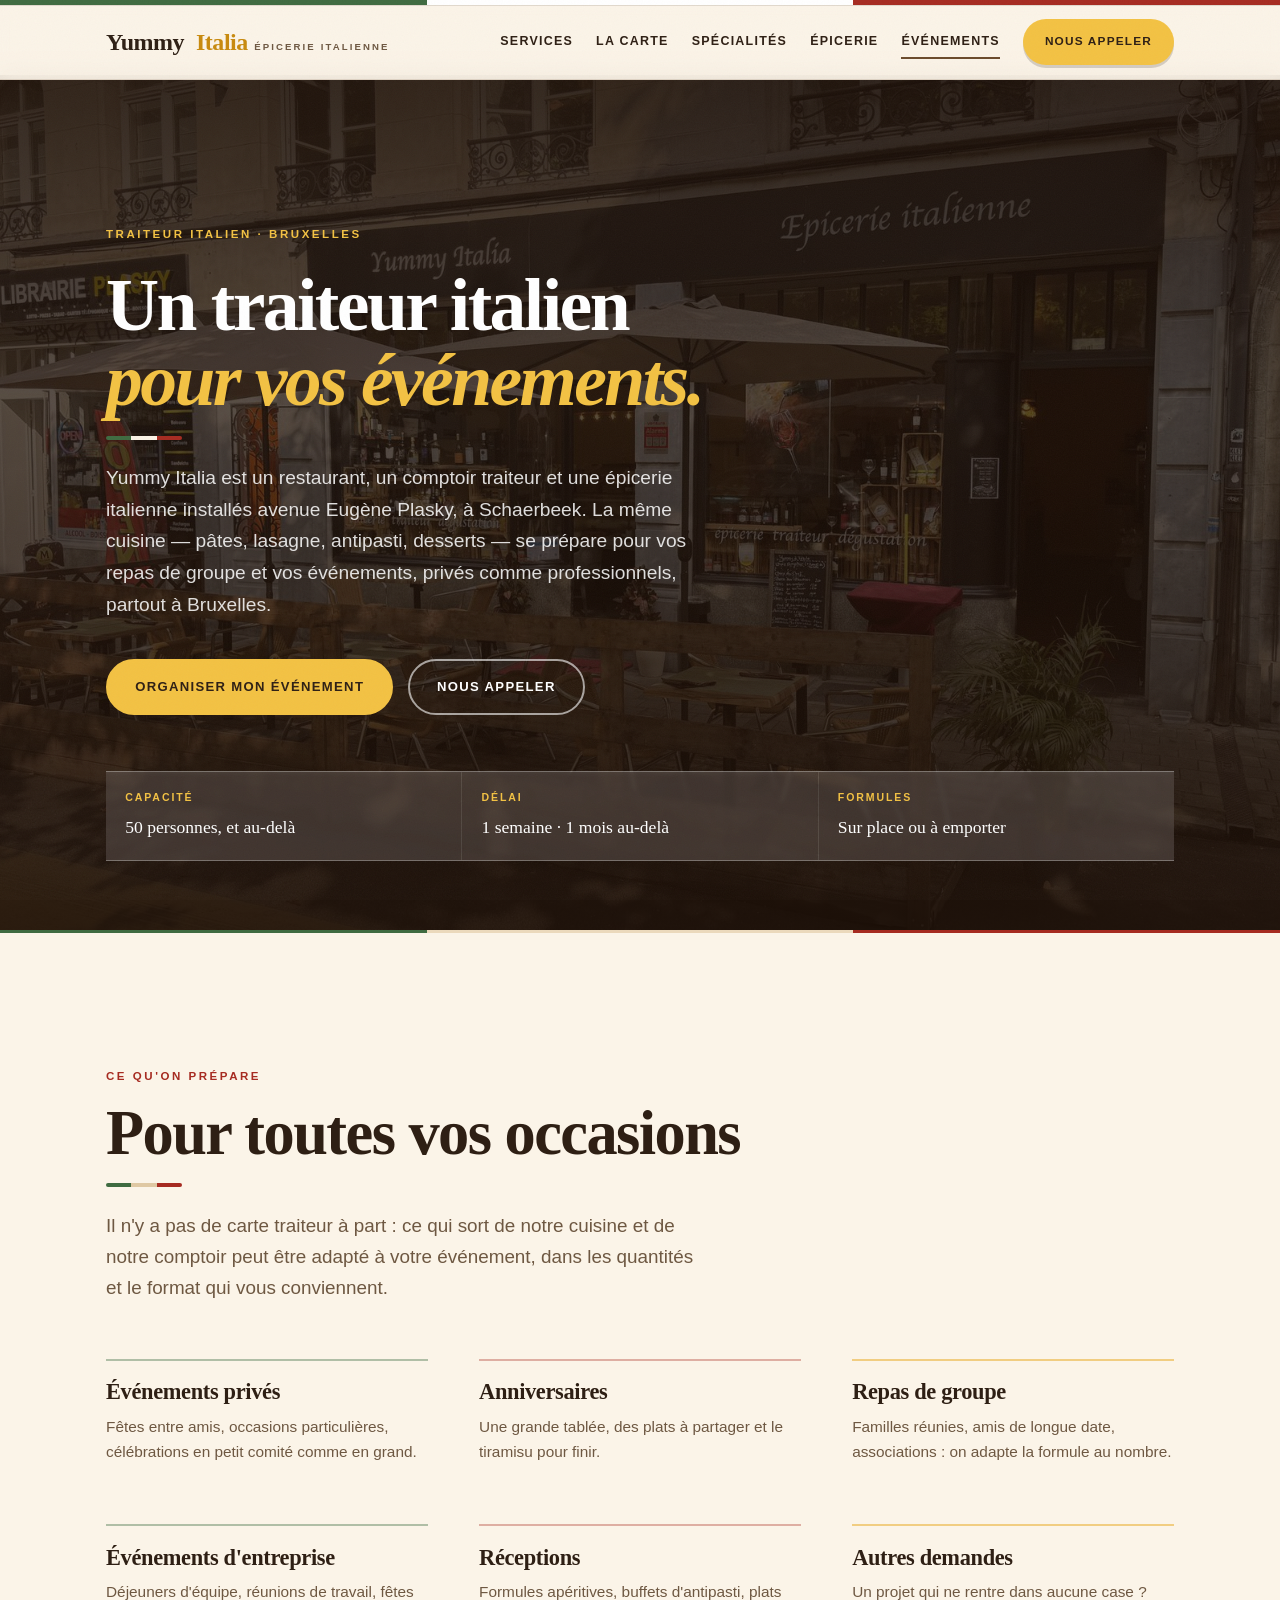
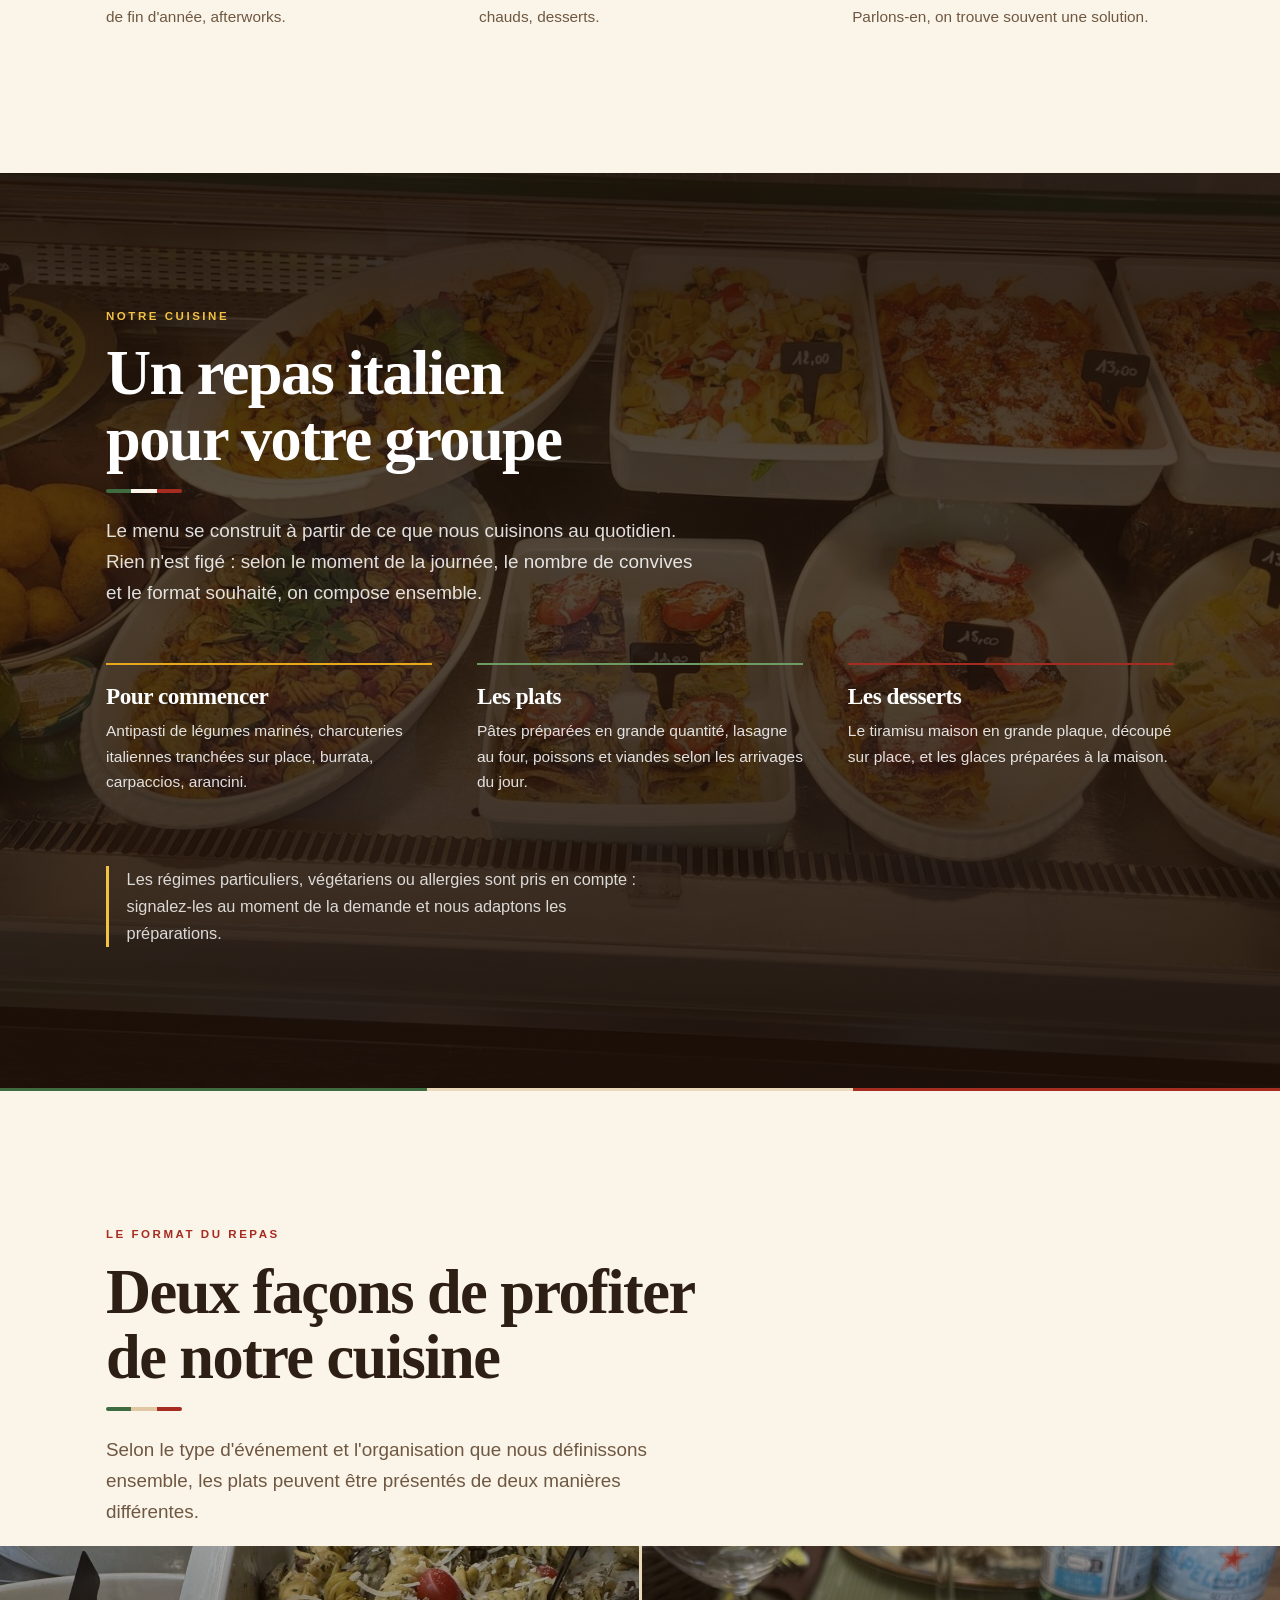
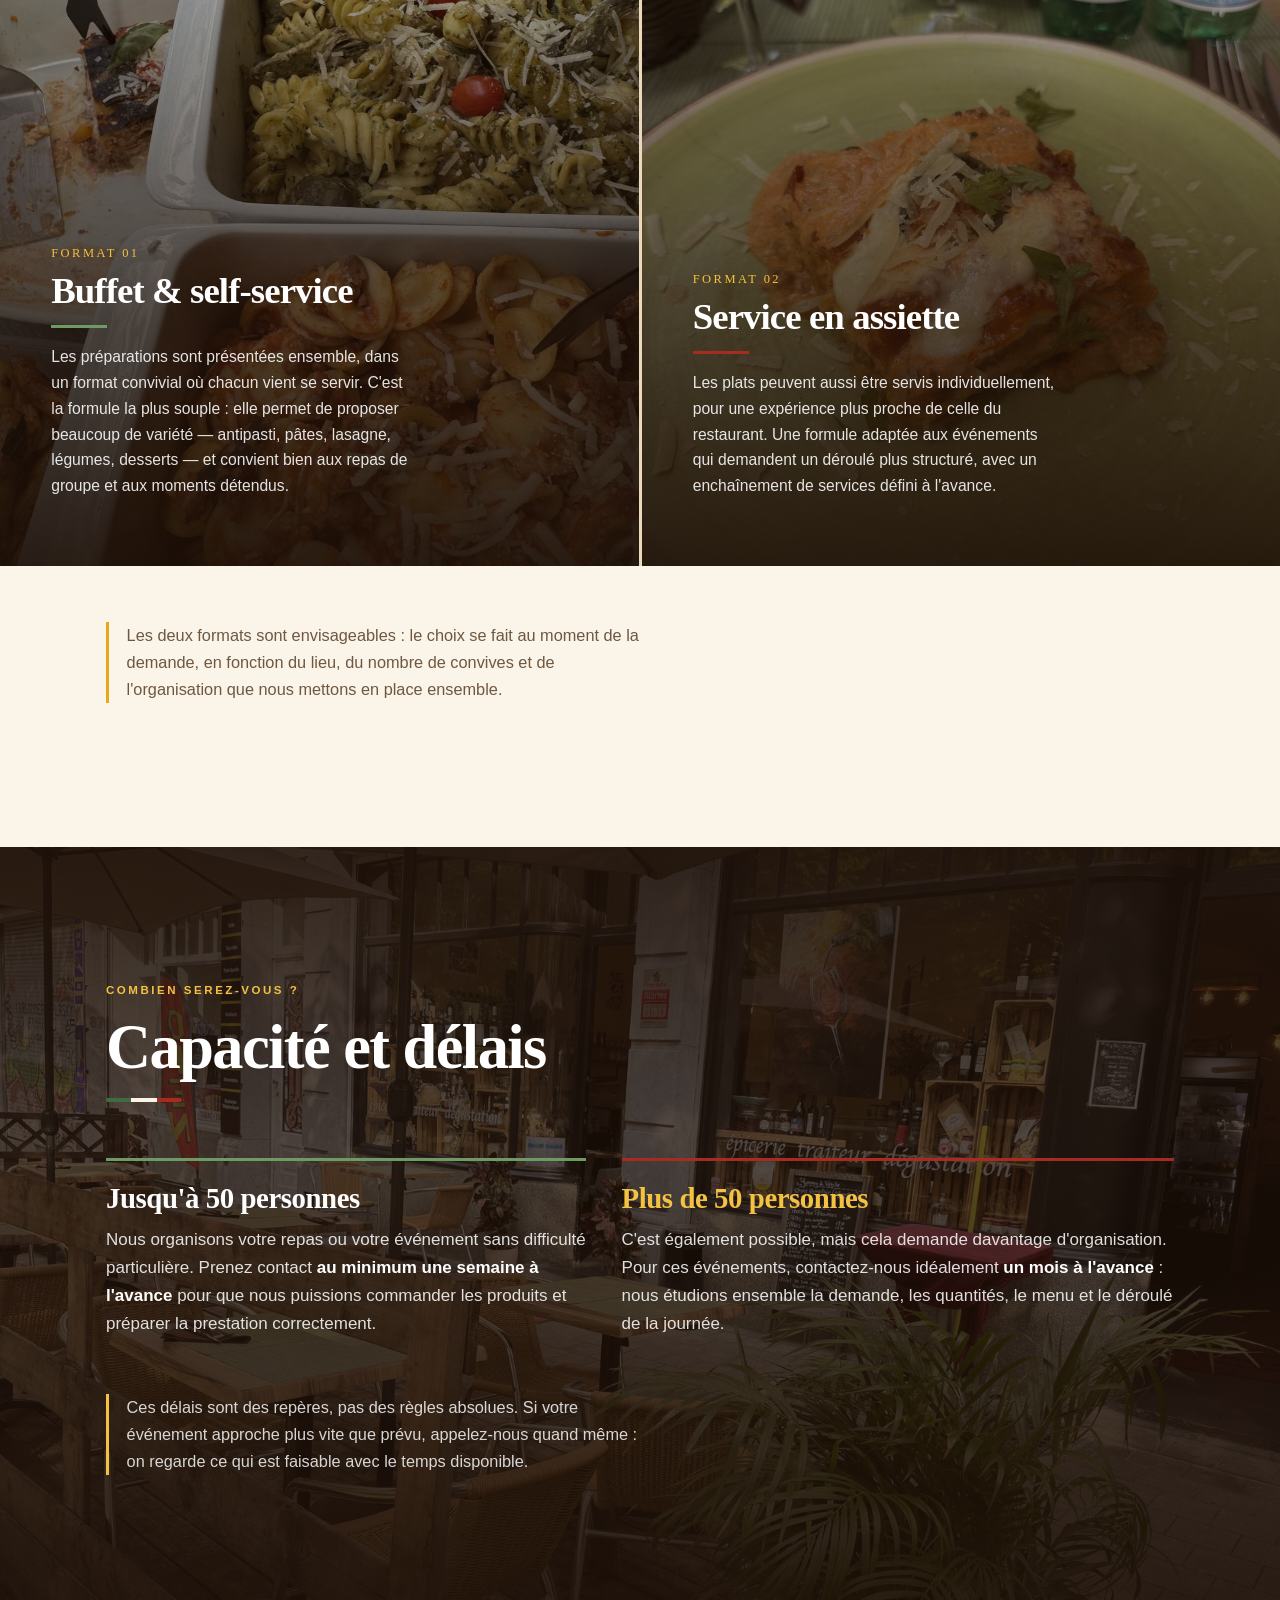
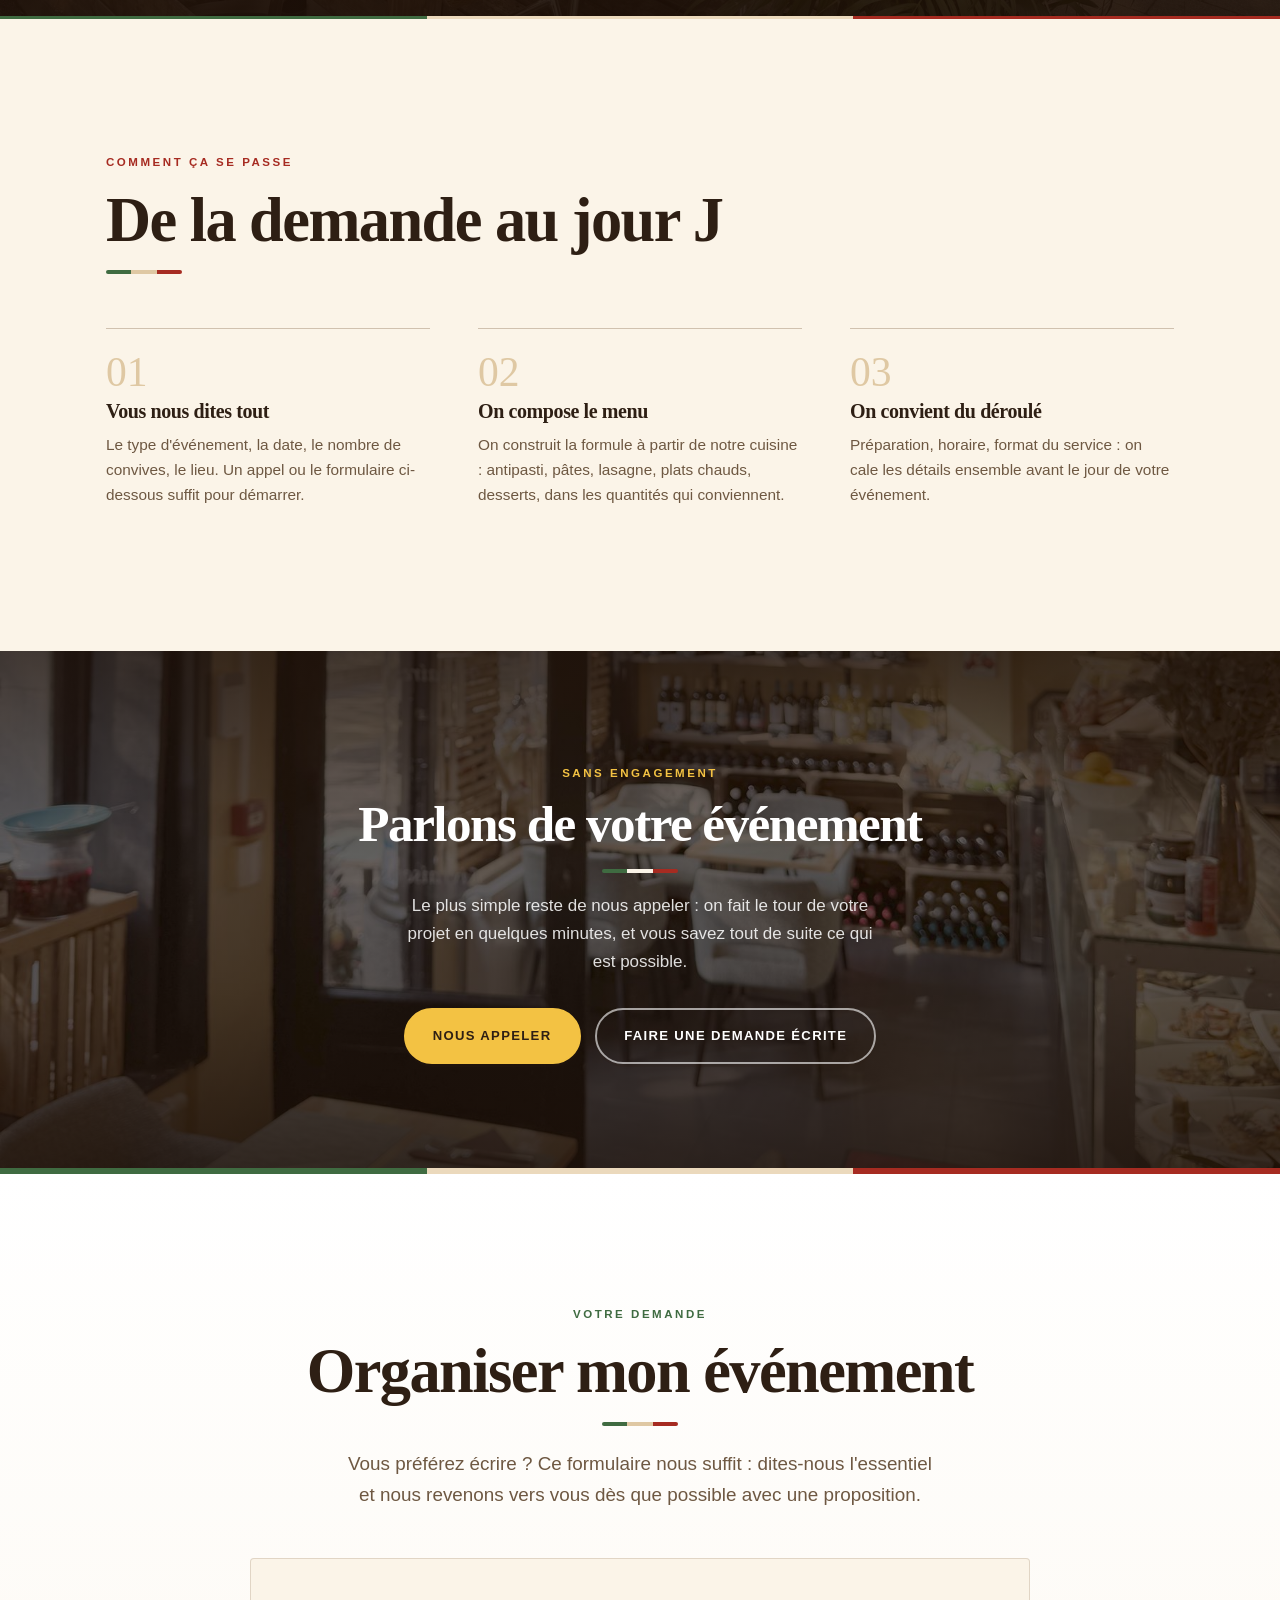
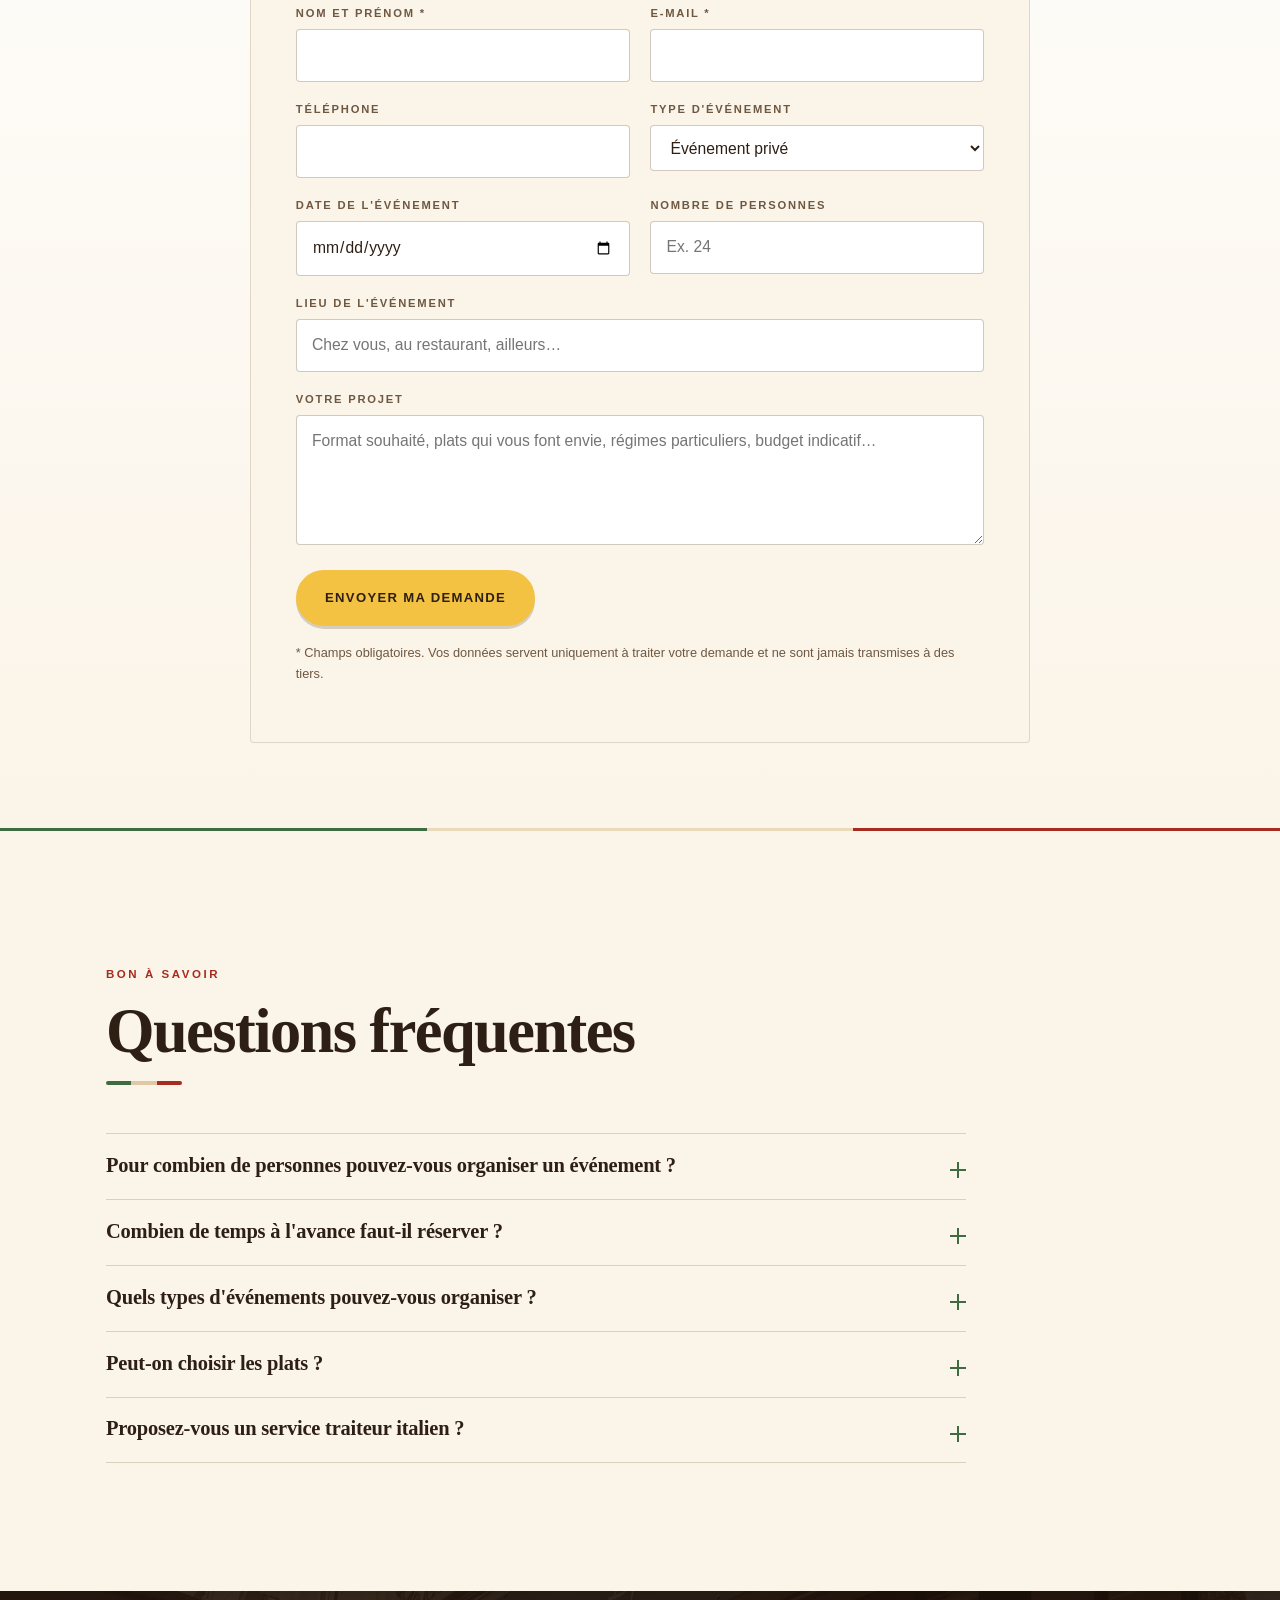
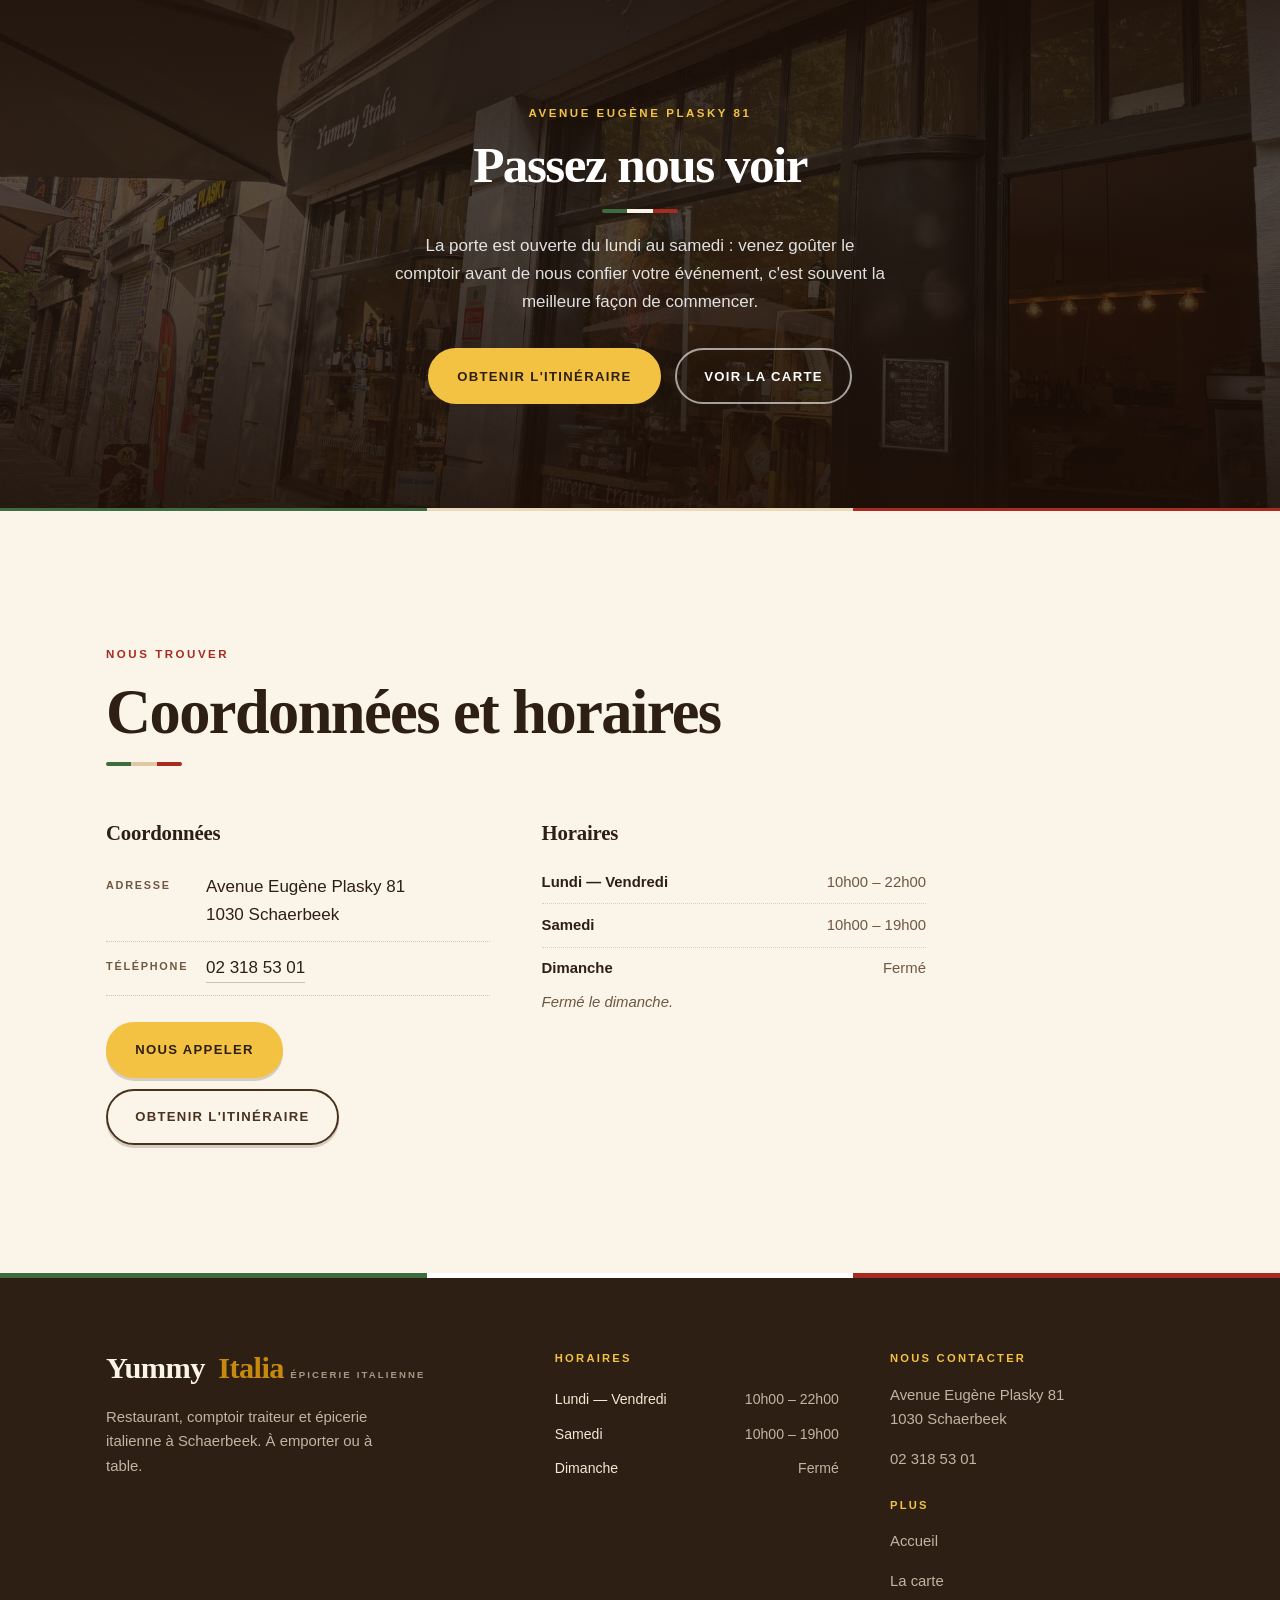
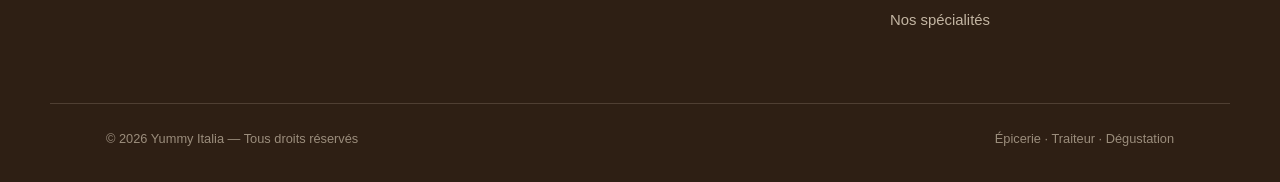
==== commit df5e2776: "Page Evenements redessinee + photos du restaurant" ====
--- a/evenements.html
+++ b/evenements.html
@@ -3,11 +3,12 @@
 <head>
   <meta charset="utf-8">
   <meta name="viewport" content="width=device-width, initial-scale=1">
-  <title>Événements &amp; Traiteur — Yummy Italia, Bruxelles</title>
-  <meta name="description" content="Service traiteur italien à Bruxelles pour mariages, anniversaires et événements d'entreprise, jusqu'à 50 personnes. Toute la carte du restaurant disponible en formule traiteur.">
-
-  <meta property="og:title" content="Événements & Traiteur — Yummy Italia">
-  <meta property="og:description" content="Traiteur italien à Bruxelles : mariages, anniversaires, réceptions d'entreprise jusqu'à 50 personnes.">
+  <title>Traiteur italien &amp; événements à Bruxelles — Yummy Italia</title>
+  <meta name="description" content="Yummy Italia, traiteur italien à Schaerbeek : repas de groupe, événements privés et professionnels à Bruxelles. Jusqu'à 50 personnes une semaine à l'avance, davantage avec un mois d'organisation.">
+  <link rel="canonical" href="https://yummy-italia.com/evenements.html">
+
+  <meta property="og:title" content="Traiteur italien & événements à Bruxelles — Yummy Italia">
+  <meta property="og:description" content="Notre cuisine italienne pour vos repas de groupe et vos événements privés ou professionnels, à Schaerbeek.">
   <meta property="og:type" content="website">
   <meta property="og:locale" content="fr_BE">
   <meta property="og:image" content="og-image.jpg">
@@ -17,15 +18,64 @@
   <link rel="preconnect" href="https://fonts.gstatic.com" crossorigin>
   <link href="https://fonts.googleapis.com/css2?family=Fraunces:ital,opsz,wght,SOFT,WONK@0,9..144,400..800,0..100,0..1;1,9..144,400..800,0..100,0..1&family=Karla:wght@400;500;700&display=swap" rel="stylesheet">
   <link rel="stylesheet" href="style.css">
+
+  <!-- La photo de fond du hero est chargée en priorité : c'est le
+       premier élément visible de la page. -->
+  <link rel="preload" as="image" href="fond-hero.jpg">
+
+  <!-- Données structurées : identité et informations pratiques du restaurant.
+       Elles reprennent exactement ce qui est affiché sur le site. -->
+  <script type="application/ld+json">
+  {
+    "@context": "https://schema.org",
+    "@type": "Restaurant",
+    "name": "Yummy Italia",
+    "description": "Restaurant, comptoir traiteur et épicerie italienne à Schaerbeek, Bruxelles.",
+    "servesCuisine": "Italienne",
+    "url": "https://yummy-italia.com/",
+    "telephone": "+3223185301",
+    "priceRange": "€€",
+    "address": {
+      "@type": "PostalAddress",
+      "streetAddress": "Avenue Eugène Plasky 81",
+      "postalCode": "1030",
+      "addressLocality": "Schaerbeek",
+      "addressRegion": "Bruxelles",
+      "addressCountry": "BE"
+    },
+    "openingHoursSpecification": [
+      {
+        "@type": "OpeningHoursSpecification",
+        "dayOfWeek": ["Monday", "Tuesday", "Wednesday", "Thursday", "Friday"],
+        "opens": "10:00",
+        "closes": "22:00"
+      },
+      {
+        "@type": "OpeningHoursSpecification",
+        "dayOfWeek": "Saturday",
+        "opens": "10:00",
+        "closes": "19:00"
+      }
+    ],
+    "hasMenu": "https://yummy-italia.com/#carte",
+    "acceptsReservations": "https://yummy-italia.com/#contact",
+    "makesOffer": {
+      "@type": "Offer",
+      "name": "Service traiteur italien pour événements",
+      "url": "https://yummy-italia.com/evenements.html",
+      "areaServed": { "@type": "City", "name": "Bruxelles" }
+    }
+  }
+  </script>
 </head>
 <body>
 
-  <span class="ruban ruban--haut" aria-hidden="true"></span>
+  <span class="filet-haut" aria-hidden="true"></span>
 
   <!-- ============ EN-TÊTE ============ -->
   <header class="entete">
     <div class="wrap entete__inner">
-      <a class="logo" href="index.html">Yummy&nbsp;<span>Italia</span> <small>Bruxelles</small></a>
+      <a class="logo" href="index.html">Yummy&nbsp;<span>Italia</span> <small>Épicerie italienne</small></a>
 
       <button class="nav-burger" aria-label="Ouvrir le menu" aria-expanded="false" aria-controls="nav-principale">
         <svg width="26" height="26" viewBox="0 0 24 24" fill="none" stroke="currentColor" stroke-width="2" stroke-linecap="round">
@@ -34,172 +84,270 @@
       </button>
 
       <nav class="nav" id="nav-principale" aria-label="Navigation principale">
+        <a href="index.html#services">Services</a>
+        <a href="index.html#carte">La carte</a>
         <a href="index.html#specialites">Spécialités</a>
-        <a href="index.html#menu">La carte</a>
-        <a href="index.html#vins">Les vins</a>
-        <a href="evenements.html" class="actif">Événements &amp; Traiteur</a>
-        <a href="#devis" class="btn btn--jaune">Demander un devis</a>
+        <a href="index.html#epicerie">Épicerie</a>
+        <a href="evenements.html" class="actif">Événements</a>
+        <a href="tel:" data-lien="telephone" class="btn btn--jaune">Nous appeler</a>
       </nav>
     </div>
   </header>
 
   <main>
 
-    <!-- ============ 1. HERO ÉVÉNEMENTS ============ -->
-    <section class="hero">
-      <div class="wrap hero__grid">
-        <div class="hero__texte">
-          <span class="eyebrow eyebrow--rouge">Traiteur · Toute la région bruxelloise</span>
-          <h1 class="hero__titre">Vos grands<br>jours, <em>en version<br>italienne.</em></h1>
-          <p class="hero__accroche">
-            Mariage, anniversaire, baptême, réception d'entreprise : nous déplaçons
-            notre cuisine chez vous, partout à Bruxelles, pour des réceptions
-            jusqu'à 50 personnes.
+    <!-- ============ 1. HERO — la façade en fond ============ -->
+    <section class="fond fond--hero evt-hero">
+      <div class="wrap">
+        <div class="evt-hero__inner">
+          <span class="eyebrow">Traiteur italien · Bruxelles</span>
+          <h1 class="evt-hero__titre">Un traiteur italien<br><em>pour vos événements.</em></h1>
+          <span class="filet" aria-hidden="true"></span>
+          <p class="evt-hero__accroche">
+            Yummy Italia est un restaurant, un comptoir traiteur et une épicerie
+            italienne installés avenue Eugène Plasky, à Schaerbeek. La même cuisine
+            — pâtes, lasagne, antipasti, desserts — se prépare pour vos repas de
+            groupe et vos événements, privés comme professionnels, partout à Bruxelles.
           </p>
           <div class="hero__cta">
-            <a href="#devis" class="btn btn--jaune">Demander un devis</a>
-            <a href="#offre" class="btn btn--ligne">Voir l'offre traiteur</a>
+            <a href="#organiser" class="btn btn--jaune">Organiser mon événement</a>
+            <a href="tel:" data-lien="telephone" class="btn btn--ligne">Nous appeler</a>
           </div>
         </div>
 
-        <div class="hero__visuel">
-          <div class="hero__cadre" aria-hidden="true"></div>
-          <div class="photo hero__photo">
-            <img src="evenement-hero.jpg" alt="Réception organisée par Yummy Italia" onload="this.classList.add('chargee')">
-            <div class="photo__ph">
-              <svg width="30" height="30" viewBox="0 0 24 24" fill="none" stroke="currentColor" stroke-width="1.6">
-                <rect x="3" y="4" width="18" height="16" rx="2"/><circle cx="8.5" cy="9.5" r="1.6"/>
-                <path d="M21 16l-5-5-5.5 5.5L8 14l-5 5"/>
-              </svg>
-              <b>Photo à ajouter</b>
-              <span>evenement-hero.jpg</span>
-            </div>
-          </div>
-          <div class="pastille">Jusqu'à<br>50<br>convives</div>
-        </div>
-      </div>
-    </section>
-
-    <div class="bandeau" aria-hidden="true">
-      <div class="bandeau__piste">
-        <span>
-          Mariages <i>&#9679;</i> Anniversaires <i>&#9679;</i> Baptêmes <i>&#9679;</i>
-          Événements d'entreprise <i>&#9679;</i> Réceptions privées <i>&#9679;</i>
-          Buffets <i>&#9679;</i> Repas assis <i>&#9679;</i>
-        </span>
-        <span>
-          Mariages <i>&#9679;</i> Anniversaires <i>&#9679;</i> Baptêmes <i>&#9679;</i>
-          Événements d'entreprise <i>&#9679;</i> Réceptions privées <i>&#9679;</i>
-          Buffets <i>&#9679;</i> Repas assis <i>&#9679;</i>
-        </span>
-      </div>
-    </div>
-
-    <!-- ============ 2. L'OFFRE TRAITEUR ============ -->
-    <section class="section" id="offre">
+        <div class="reperes">
+          <div class="repere"><b>Capacité</b><span>50 personnes, et au-delà</span></div>
+          <div class="repere"><b>Délai</b><span>1 semaine · 1 mois au-delà</span></div>
+          <div class="repere"><b>Formules</b><span>Sur place ou à emporter</span></div>
+        </div>
+      </div>
+    </section>
+
+    <!-- ============ 2. LES OCCASIONS — respiration claire ============ -->
+    <section class="section" id="occasions">
       <div class="wrap">
         <div class="apparait">
-          <span class="eyebrow">Comment ça marche</span>
-          <h2 class="titre-section">Toute notre carte,<br>chez vous</h2>
-          <span class="ruban-court" aria-hidden="true"></span>
+          <span class="eyebrow eyebrow--rouge">Ce qu'on prépare</span>
+          <h2 class="titre-section">Pour toutes vos occasions</h2>
+          <span class="filet" aria-hidden="true"></span>
           <p class="chapo">
-            Il n'y a pas de « menu traiteur » à part : l'intégralité de la carte du
-            restaurant est disponible pour vos événements. Vous composez librement,
-            on adapte les quantités et le service à votre réception.
+            Il n'y a pas de carte traiteur à part : ce qui sort de notre cuisine et
+            de notre comptoir peut être adapté à votre événement, dans les quantités
+            et le format qui vous conviennent.
           </p>
-        </div>
-
-        <div class="chiffres apparait">
-          <div class="chiffre"><b>50</b><span>Convives maximum</span></div>
-          <div class="chiffre"><b>100 %</b><span>De la carte disponible</span></div>
-          <div class="chiffre"><b>48 h</b><span>Pour recevoir votre devis</span></div>
-          <div class="chiffre"><b>19</b><span>Communes bruxelloises</span></div>
         </div>
 
         <div class="services__grid apparait">
           <article class="service">
-            <div class="service__num">01</div>
-            <h3>Vous nous dites tout</h3>
-            <p>Le type d'événement, la date, le nombre de convives, le lieu. Un formulaire suffit pour démarrer.</p>
+            <h3>Événements privés</h3>
+            <p>Fêtes entre amis, occasions particulières, célébrations en petit comité comme en grand.</p>
           </article>
           <article class="service">
-            <div class="service__num">02</div>
-            <h3>On compose ensemble</h3>
-            <p>On construit votre menu à partir de la carte : buffet, repas assis, formule apéritive, dessert seul. Les régimes particuliers sont pris en compte.</p>
+            <h3>Anniversaires</h3>
+            <p>Une grande tablée, des plats à partager et le tiramisu pour finir.</p>
           </article>
           <article class="service">
-            <div class="service__num">03</div>
-            <h3>On s'occupe du jour J</h3>
-            <p>Préparation le matin même, livraison sur place, mise en place. Vous ne touchez pas une casserole.</p>
-          </article>
-        </div>
-      </div>
-    </section>
-
-    <!-- ============ 3. TYPES D'ÉVÉNEMENTS ============ -->
-    <section class="section services">
-      <div class="wrap">
-        <div class="apparait centre">
-          <span class="eyebrow eyebrow--rouge">Ce qu'on organise</span>
-          <h2 class="titre-section">Du petit comité au grand jour</h2>
-          <span class="ruban-court" aria-hidden="true"></span>
-          <p class="chapo">
-            Une table de douze dans votre salon ou une réception de cinquante personnes :
-            la même cuisine, la même exigence sur la fraîcheur.
-          </p>
-        </div>
-
-        <div class="services__grid apparait">
-          <article class="service">
-            <h3>Mariages</h3>
-            <p>Cocktail, repas assis ou buffet du soir. Une cuisine généreuse et familiale qui met tout le monde d'accord, du grand-père aux enfants.</p>
-          </article>
-          <article class="service">
-            <h3>Anniversaires &amp; fêtes de famille</h3>
-            <p>Baptêmes, communions, anniversaires ronds. Formules souples à partir d'une dizaine de convives.</p>
+            <h3>Repas de groupe</h3>
+            <p>Familles réunies, amis de longue date, associations : on adapte la formule au nombre.</p>
           </article>
           <article class="service">
             <h3>Événements d'entreprise</h3>
-            <p>Lunchs de réunion, afterworks, fêtes de fin d'année. Livraison sur votre lieu de travail, partout à Bruxelles.</p>
-          </article>
-        </div>
-      </div>
-    </section>
-
-    <!-- ============ 4. GALERIE ============ -->
-    <section class="section" id="galerie">
+            <p>Déjeuners d'équipe, réunions de travail, fêtes de fin d'année, afterworks.</p>
+          </article>
+          <article class="service">
+            <h3>Réceptions</h3>
+            <p>Formules apéritives, buffets d'antipasti, plats chauds, desserts.</p>
+          </article>
+          <article class="service">
+            <h3>Autres demandes</h3>
+            <p>Un projet qui ne rentre dans aucune case ? Parlons-en, on trouve souvent une solution.</p>
+          </article>
+        </div>
+      </div>
+    </section>
+
+    <!-- ============ 3. NOTRE CUISINE — le comptoir en fond ============ -->
+    <section class="section fond fond--cuisine" id="cuisine">
       <div class="wrap">
         <div class="apparait">
-          <span class="eyebrow">En images</span>
-          <h2 class="titre-section">Nos derniers événements</h2>
-          <span class="ruban-court" aria-hidden="true"></span>
-        </div>
-
-        <!-- Rempli automatiquement depuis menu-data.js → galerie -->
-        <div class="galerie apparait" id="galerie-liste"></div>
-      </div>
-    </section>
-
-    <!-- ============ 5. DEMANDE DE DEVIS ============ -->
-    <section class="section carte" id="devis">
+          <span class="eyebrow">Notre cuisine</span>
+          <h2 class="titre-section">Un repas italien<br>pour votre groupe</h2>
+          <span class="filet" aria-hidden="true"></span>
+          <p class="chapo">
+            Le menu se construit à partir de ce que nous cuisinons au quotidien.
+            Rien n'est figé : selon le moment de la journée, le nombre de convives
+            et le format souhaité, on compose ensemble.
+          </p>
+        </div>
+
+        <div class="colonnes apparait">
+          <article class="colonne">
+            <h3>Pour commencer</h3>
+            <p>Antipasti de légumes marinés, charcuteries italiennes tranchées sur place, burrata, carpaccios, arancini.</p>
+          </article>
+          <article class="colonne">
+            <h3>Les plats</h3>
+            <p>Pâtes préparées en grande quantité, lasagne au four, poissons et viandes selon les arrivages du jour.</p>
+          </article>
+          <article class="colonne">
+            <h3>Les desserts</h3>
+            <p>Le tiramisu maison en grande plaque, découpé sur place, et les glaces préparées à la maison.</p>
+          </article>
+        </div>
+
+        <p class="et-aussi apparait">
+          Les régimes particuliers, végétariens ou allergies sont pris en compte :
+          signalez-les au moment de la demande et nous adaptons les préparations.
+        </p>
+      </div>
+    </section>
+
+    <!-- ============ 4. LES DEUX FORMATS — deux panneaux photo ============ -->
+    <section class="section" id="formats">
+      <div class="wrap">
+        <div class="apparait">
+          <span class="eyebrow eyebrow--rouge">Le format du repas</span>
+          <h2 class="titre-section">Deux façons de profiter<br>de notre cuisine</h2>
+          <span class="filet" aria-hidden="true"></span>
+          <p class="chapo">
+            Selon le type d'événement et l'organisation que nous définissons ensemble,
+            les plats peuvent être présentés de deux manières différentes.
+          </p>
+        </div>
+      </div>
+
+      <div class="panneaux apparait">
+        <article class="panneau panneau--buffet">
+          <span class="panneau__num">Format 01</span>
+          <h3>Buffet &amp; self-service</h3>
+          <p>
+            Les préparations sont présentées ensemble, dans un format convivial
+            où chacun vient se servir. C'est la formule la plus souple : elle
+            permet de proposer beaucoup de variété — antipasti, pâtes, lasagne,
+            légumes, desserts — et convient bien aux repas de groupe et aux
+            moments détendus.
+          </p>
+        </article>
+
+        <article class="panneau panneau--assiette">
+          <span class="panneau__num">Format 02</span>
+          <h3>Service en assiette</h3>
+          <p>
+            Les plats peuvent aussi être servis individuellement, pour une
+            expérience plus proche de celle du restaurant. Une formule adaptée
+            aux événements qui demandent un déroulé plus structuré, avec un
+            enchaînement de services défini à l'avance.
+          </p>
+        </article>
+      </div>
+
+      <div class="wrap">
+        <p class="et-aussi apparait">
+          Les deux formats sont envisageables : le choix se fait au moment de la
+          demande, en fonction du lieu, du nombre de convives et de l'organisation
+          que nous mettons en place ensemble.
+        </p>
+      </div>
+    </section>
+
+    <!-- ============ 5. CAPACITÉ ET DÉLAIS — la terrasse en fond ============ -->
+    <section class="section fond fond--capacites" id="capacites">
+      <div class="wrap">
+        <div class="apparait">
+          <span class="eyebrow">Combien serez-vous ?</span>
+          <h2 class="titre-section">Capacité et délais</h2>
+          <span class="filet" aria-hidden="true"></span>
+        </div>
+
+        <div class="capacites apparait">
+          <div class="capacite">
+            <h3 class="capacite__nombre">Jusqu'à 50 personnes</h3>
+            <p>
+              Nous organisons votre repas ou votre événement sans difficulté
+              particulière. Prenez contact <b>au minimum une semaine à l'avance</b>
+              pour que nous puissions commander les produits et préparer la
+              prestation correctement.
+            </p>
+          </div>
+          <div class="capacite capacite--accent">
+            <h3 class="capacite__nombre">Plus de 50 personnes</h3>
+            <p>
+              C'est également possible, mais cela demande davantage d'organisation.
+              Pour ces événements, contactez-nous idéalement <b>un mois à l'avance</b> :
+              nous étudions ensemble la demande, les quantités, le menu et le déroulé
+              de la journée.
+            </p>
+          </div>
+        </div>
+
+        <p class="et-aussi apparait">
+          Ces délais sont des repères, pas des règles absolues. Si votre événement
+          approche plus vite que prévu, appelez-nous quand même : on regarde ce qui
+          est faisable avec le temps disponible.
+        </p>
+      </div>
+    </section>
+
+    <!-- ============ 6. LE DÉROULÉ — respiration claire ============ -->
+    <section class="section" id="deroule">
+      <div class="wrap">
+        <div class="apparait">
+          <span class="eyebrow eyebrow--rouge">Comment ça se passe</span>
+          <h2 class="titre-section">De la demande au jour J</h2>
+          <span class="filet" aria-hidden="true"></span>
+        </div>
+
+        <div class="etapes apparait">
+          <article class="etape">
+            <div class="etape__num">01</div>
+            <h3>Vous nous dites tout</h3>
+            <p>Le type d'événement, la date, le nombre de convives, le lieu. Un appel ou le formulaire ci-dessous suffit pour démarrer.</p>
+          </article>
+          <article class="etape">
+            <div class="etape__num">02</div>
+            <h3>On compose le menu</h3>
+            <p>On construit la formule à partir de notre cuisine : antipasti, pâtes, lasagne, plats chauds, desserts, dans les quantités qui conviennent.</p>
+          </article>
+          <article class="etape">
+            <div class="etape__num">03</div>
+            <h3>On convient du déroulé</h3>
+            <p>Préparation, horaire, format du service : on cale les détails ensemble avant le jour de votre événement.</p>
+          </article>
+        </div>
+      </div>
+    </section>
+
+    <!-- ============ 7. L'APPEL — la salle en fond ============ -->
+    <section class="fond fond--salle appel">
+      <div class="wrap apparait">
+        <span class="eyebrow">Sans engagement</span>
+        <h2>Parlons de votre événement</h2>
+        <span class="filet" aria-hidden="true"></span>
+        <p>
+          Le plus simple reste de nous appeler : on fait le tour de votre projet
+          en quelques minutes, et vous savez tout de suite ce qui est possible.
+        </p>
+        <div class="hero__cta">
+          <a href="tel:" data-lien="telephone" class="btn btn--jaune">Nous appeler</a>
+          <a href="#organiser" class="btn btn--ligne">Faire une demande écrite</a>
+        </div>
+      </div>
+    </section>
+
+    <!-- ============ 8. LE FORMULAIRE ============ -->
+    <section class="section carte" id="organiser">
       <div class="wrap">
         <div class="apparait centre">
-          <span class="eyebrow">Sans engagement</span>
-          <h2 class="titre-section">Demander un devis</h2>
-          <span class="ruban-court" aria-hidden="true"></span>
+          <span class="eyebrow">Votre demande</span>
+          <h2 class="titre-section">Organiser mon événement</h2>
+          <span class="filet" aria-hidden="true"></span>
           <p class="chapo">
-            Décrivez-nous votre projet en deux minutes. Nous revenons vers vous
-            sous 48 heures avec une proposition chiffrée.
+            Vous préférez écrire ? Ce formulaire nous suffit : dites-nous l'essentiel
+            et nous revenons vers vous dès que possible avec une proposition.
           </p>
         </div>
 
-        <div class="apparait" style="max-width:780px;margin:clamp(2.5rem,5vw,3.5rem) auto 0">
-          <!--
-            FORMULAIRE — prêt pour Netlify Forms.
-            Une fois le site déployé sur Netlify, les demandes arriveront
-            automatiquement dans l'onglet « Forms » du tableau de bord Netlify.
-            Aucune configuration supplémentaire n'est nécessaire.
-          -->
+        <div class="apparait" style="max-width:780px;margin:clamp(2rem,4vw,3rem) auto 0">
           <form class="formulaire"
                 name="devis-traiteur"
                 method="POST"
@@ -228,11 +376,12 @@
               <div class="champ">
                 <label for="type">Type d'événement</label>
                 <select id="type" name="type">
-                  <option>Mariage</option>
-                  <option>Anniversaire / fête de famille</option>
+                  <option>Événement privé</option>
+                  <option>Anniversaire</option>
+                  <option>Repas de groupe</option>
                   <option>Événement d'entreprise</option>
-                  <option>Réception privée</option>
-                  <option>Autre</option>
+                  <option>Réception</option>
+                  <option>Autre demande</option>
                 </select>
               </div>
               <div class="champ">
@@ -241,38 +390,179 @@
               </div>
               <div class="champ">
                 <label for="personnes">Nombre de personnes</label>
-                <input type="number" id="personnes" name="personnes" min="1" max="50" placeholder="Jusqu'à 50">
+                <input type="number" id="personnes" name="personnes" min="1" placeholder="Ex. 24">
               </div>
               <div class="champ champ--large">
                 <label for="lieu">Lieu de l'événement</label>
-                <input type="text" id="lieu" name="lieu" placeholder="Commune ou adresse à Bruxelles">
+                <input type="text" id="lieu" name="lieu" placeholder="Chez vous, au restaurant, ailleurs…">
               </div>
               <div class="champ champ--large">
                 <label for="message">Votre projet</label>
-                <textarea id="message" name="message" placeholder="Buffet ou repas assis, plats souhaités, régimes particuliers, budget indicatif…"></textarea>
+                <textarea id="message" name="message" placeholder="Format souhaité, plats qui vous font envie, régimes particuliers, budget indicatif…"></textarea>
               </div>
             </div>
 
             <button type="submit" class="btn btn--jaune">Envoyer ma demande</button>
             <p class="formulaire__note">
-              * Champs obligatoires. Vos données servent uniquement à traiter votre demande
-              et ne sont jamais transmises à des tiers.
+              * Champs obligatoires. Vos données servent uniquement à traiter votre
+              demande et ne sont jamais transmises à des tiers.
             </p>
           </form>
         </div>
       </div>
     </section>
 
+    <!-- ============ 9. QUESTIONS FRÉQUENTES ============ -->
+    <section class="section" id="faq">
+      <div class="wrap">
+        <div class="apparait">
+          <span class="eyebrow eyebrow--rouge">Bon à savoir</span>
+          <h2 class="titre-section">Questions fréquentes</h2>
+          <span class="filet" aria-hidden="true"></span>
+        </div>
+
+        <div class="faq apparait">
+          <details class="faq__item">
+            <summary><h3>Pour combien de personnes pouvez-vous organiser un événement ?</h3></summary>
+            <div class="faq__reponse">
+              <p>
+                Les prestations jusqu'à 50 personnes sont facilement envisageables :
+                c'est le format que nous préparons le plus souvent, aussi bien pour
+                un repas de famille que pour un déjeuner d'entreprise.
+              </p>
+              <p>
+                Au-delà de 50 personnes, c'est toujours possible, mais l'organisation
+                demande plus de préparation — quantités, logistique, déroulé du service.
+                Contactez-nous pour qu'on étudie la faisabilité ensemble.
+              </p>
+            </div>
+          </details>
+
+          <details class="faq__item">
+            <summary><h3>Combien de temps à l'avance faut-il réserver ?</h3></summary>
+            <div class="faq__reponse">
+              <p>
+                Pour un événement jusqu'à 50 personnes, comptez <b>au minimum une
+                semaine</b> : cela nous laisse le temps de commander les produits et
+                d'organiser la préparation sans bousculer le service du restaurant.
+              </p>
+              <p>
+                Pour un événement de plus de 50 personnes, prenez contact <b>environ
+                un mois à l'avance</b>. Si votre date approche plus vite, appelez-nous
+                quand même — on regarde ce qui reste faisable.
+              </p>
+            </div>
+          </details>
+
+          <details class="faq__item">
+            <summary><h3>Quels types d'événements pouvez-vous organiser ?</h3></summary>
+            <div class="faq__reponse">
+              <p>
+                Aussi bien des événements privés que professionnels : anniversaires,
+                repas de famille, fêtes entre amis, réceptions, déjeuners d'équipe,
+                réunions de travail, fêtes de fin d'année. Si votre projet ne rentre
+                dans aucune de ces cases, parlez-nous-en simplement.
+              </p>
+            </div>
+          </details>
+
+          <details class="faq__item">
+            <summary><h3>Peut-on choisir les plats ?</h3></summary>
+            <div class="faq__reponse">
+              <p>
+                Oui. Les spécialités de la maison servent de base — pâtes, lasagne,
+                antipasti, charcuteries, tiramisu — et la formule se construit à partir
+                de là, selon le type d'événement, le nombre de personnes et vos envies.
+              </p>
+              <p>
+                Notre cuisine évoluant avec les arrivages, certaines préparations
+                dépendent de la saison : on cale les détails au moment de la demande.
+                Les régimes particuliers et les allergies sont pris en compte.
+              </p>
+            </div>
+          </details>
+
+          <details class="faq__item">
+            <summary><h3>Proposez-vous un service traiteur italien ?</h3></summary>
+            <div class="faq__reponse">
+              <p>
+                Oui. Yummy Italia prépare sa cuisine italienne pour des événements
+                à Bruxelles, en plus du restaurant et du comptoir à emporter. Le
+                fonctionnement est simple : vous nous décrivez votre projet, nous
+                composons ensemble le menu et les quantités, puis nous convenons du
+                déroulé et du mode de remise.
+              </p>
+              <p>
+                Le plus rapide reste un appel au restaurant, où nous pouvons faire
+                le tour de votre demande en quelques minutes.
+              </p>
+            </div>
+          </details>
+        </div>
+      </div>
+    </section>
+
+    <!-- ============ 10. LA FAÇADE — venir nous voir ============ -->
+    <section class="fond fond--cta appel">
+      <div class="wrap apparait">
+        <span class="eyebrow">Avenue Eugène Plasky 81</span>
+        <h2>Passez nous voir</h2>
+        <span class="filet" aria-hidden="true"></span>
+        <p>
+          La porte est ouverte du lundi au samedi : venez goûter le comptoir avant
+          de nous confier votre événement, c'est souvent la meilleure façon de
+          commencer.
+        </p>
+        <div class="hero__cta">
+          <a href="#" data-itineraire class="btn btn--jaune">Obtenir l'itinéraire</a>
+          <a href="index.html#carte" class="btn btn--ligne">Voir la carte</a>
+        </div>
+      </div>
+    </section>
+
+    <!-- ============ 11. NOUS TROUVER ============ -->
+    <section class="section contact" id="contact">
+      <div class="wrap">
+        <div class="apparait">
+          <span class="eyebrow eyebrow--rouge">Nous trouver</span>
+          <h2 class="titre-section">Coordonnées et horaires</h2>
+          <span class="filet" aria-hidden="true"></span>
+        </div>
+
+        <div class="contact__grid contact__grid--sans-photo apparait">
+          <div class="contact__colonne">
+            <h3>Coordonnées</h3>
+            <ul class="contact__infos">
+              <li><b>Adresse</b><span data-adresse></span></li>
+              <li><b>Téléphone</b><a href="tel:" data-info="telephone"></a></li>
+              <li><b>E-mail</b><a href="mailto:" data-info="email"></a></li>
+            </ul>
+            <div class="contact__boutons">
+              <a href="tel:" data-lien="telephone" class="btn btn--jaune">Nous appeler</a>
+              <a href="#" data-itineraire class="btn btn--ligne">Obtenir l'itinéraire</a>
+            </div>
+          </div>
+
+          <div class="contact__colonne">
+            <h3>Horaires</h3>
+            <ul class="horaires-liste" data-horaires></ul>
+            <p class="note-douce">Fermé le dimanche.</p>
+          </div>
+        </div>
+      </div>
+    </section>
+
   </main>
 
   <!-- ============ PIED DE PAGE ============ -->
   <footer class="pied">
+    <span class="filet-haut filet-haut--pied" aria-hidden="true"></span>
     <div class="wrap pied__grid">
       <div>
-        <span class="logo">Yummy&nbsp;<span>Italia</span> <small>Bruxelles</small></span>
+        <span class="logo">Yummy&nbsp;<span>Italia</span> <small>Épicerie italienne</small></span>
         <p style="margin-top:1.1rem;max-width:34ch">
-          Restaurant et traiteur italien à Bruxelles. Pâtes fraîches faites maison,
-          produits frais, desserts du jour.
+          Restaurant, comptoir traiteur et épicerie italienne à Schaerbeek.
+          À emporter ou à table.
         </p>
         <div class="reseaux">
           <a data-lien="instagram" href="#" aria-label="Instagram" target="_blank" rel="noopener">
@@ -300,13 +590,14 @@
         <p><a href="mailto:" data-info="email"></a></p>
         <h4 style="margin-top:1.8rem">Plus</h4>
         <p><a href="index.html">Accueil</a></p>
-        <p><a href="index.html#menu">La carte</a></p>
+        <p><a href="index.html#carte">La carte</a></p>
+        <p><a href="index.html#specialites">Nos spécialités</a></p>
       </div>
     </div>
 
     <div class="wrap pied__bas">
       <span>© <span data-annee></span> Yummy Italia — Tous droits réservés</span>
-      <span>Fait maison, à Bruxelles</span>
+      <span>Épicerie · Traiteur · Dégustation</span>
     </div>
   </footer>
 
--- a/style.css
+++ b/style.css
@@ -2,7 +2,7 @@
    YUMMY ITALIA — Feuille de style principale
    Design system : tons beige / jaune chaud / brun,
    accents verts et rouges italiens utilisés avec parcimonie.
-   Élément signature : le ruban « tagliatelle » ondulé.
+   Élément signature : le filet tricolore italien.
    ============================================================ */
 
 /* ---------- 1. VARIABLES ---------- */
@@ -24,8 +24,10 @@
   --jaune-600: #C88A0E;
 
   /* Accents italiens — usage très parcimonieux */
-  --vert: #4E7A46;
-  --rouge: #B23A26;
+  --vert: #3F6B41;
+  --vert-clair: #6E9A63;
+  --rouge: #A62B21;
+  --creme: #FFFFFF;
 
   --texte: var(--brun-900);
   --texte-doux: #6E5842;
@@ -72,6 +74,7 @@
 }
 
 /* ---------- 3. UTILITAIRES ---------- */
+.section--serree { padding-block: clamp(3rem, 7vw, 5.5rem); }
 .wrap { width: 100%; max-width: var(--max); margin-inline: auto; padding-inline: var(--gutter); }
 .wrap--large { max-width: 1400px; }
 .sr-only {
@@ -80,32 +83,49 @@
 }
 .section { padding-block: var(--section-y); position: relative; }
 
-/* ---------- 4. ÉLÉMENT SIGNATURE : LE RUBAN TAGLIATELLE ---------- */
-.ruban {
-  display: block; width: 100%; height: 14px;
-  background-repeat: repeat-x;
-  background-size: 84px 14px;
-  background-image: url("data:image/svg+xml,%3Csvg xmlns='http://www.w3.org/2000/svg' width='84' height='14' viewBox='0 0 84 14'%3E%3Cpath d='M0 7c7-7 14-7 21 0s14 7 21 0 14-7 21 0 14 7 21 0' fill='none' stroke='%23E8A81C' stroke-width='3.4' stroke-linecap='round'/%3E%3C/svg%3E");
-}
-.ruban--brun {
-  background-image: url("data:image/svg+xml,%3Csvg xmlns='http://www.w3.org/2000/svg' width='84' height='14' viewBox='0 0 84 14'%3E%3Cpath d='M0 7c7-7 14-7 21 0s14 7 21 0 14-7 21 0 14 7 21 0' fill='none' stroke='%236B4A2B' stroke-width='3.4' stroke-linecap='round'/%3E%3C/svg%3E");
-}
-.ruban--creme {
-  background-image: url("data:image/svg+xml,%3Csvg xmlns='http://www.w3.org/2000/svg' width='84' height='14' viewBox='0 0 84 14'%3E%3Cpath d='M0 7c7-7 14-7 21 0s14 7 21 0 14-7 21 0 14 7 21 0' fill='none' stroke='%23F4E7D1' stroke-width='3.4' stroke-linecap='round'/%3E%3C/svg%3E");
-}
-.ruban--haut { position: fixed; top: 0; left: 0; z-index: 60; }
-
-/* Petit ruban court utilisé comme soulignement de titre */
-.ruban-court {
-  display: block; width: 84px; height: 14px; margin-top: .85rem;
-  background-repeat: repeat-x; background-size: 84px 14px;
-  background-image: url("data:image/svg+xml,%3Csvg xmlns='http://www.w3.org/2000/svg' width='84' height='14' viewBox='0 0 84 14'%3E%3Cpath d='M0 7c7-7 14-7 21 0s14 7 21 0 14-7 21 0 14 7 21 0' fill='none' stroke='%23E8A81C' stroke-width='3.4' stroke-linecap='round'/%3E%3C/svg%3E");
-}
-.centre .ruban-court { margin-inline: auto; }
+/* ---------- 4. ÉLÉMENT SIGNATURE : LE FILET TRICOLORE ----------
+   Trois segments vert / crème / rouge, courts et discrets.
+   Ils remplacent les anciennes vagues : c'est la signature
+   italienne du site, utilisée avec parcimonie. */
+.filet {
+  display: block; width: 76px; height: 4px; margin-top: 1.1rem;
+  border-radius: 2px; overflow: hidden;
+  background: linear-gradient(to right,
+    var(--vert) 0 33.33%,
+    var(--beige-400) 33.33% 66.66%,
+    var(--rouge) 66.66% 100%);
+}
+.centre .filet { margin-inline: auto; }
+.filet--clair {
+  background: linear-gradient(to right,
+    var(--vert-clair) 0 33.33%,
+    var(--beige-200) 33.33% 66.66%,
+    #D9564A 66.66% 100%);
+}
+
+/* Bande tricolore fine en haut de page */
+.filet-haut {
+  position: fixed; top: 0; left: 0; right: 0; z-index: 60;
+  height: 5px; box-shadow: 0 1px 0 rgba(46, 31, 20, .12);
+  background: linear-gradient(to right,
+    var(--vert) 0 33.33%,
+    var(--creme) 33.33% 66.66%,
+    var(--rouge) 66.66% 100%);
+}
+
+/* Séparateur pleine largeur entre deux sections */
+.separateur {
+  height: 3px; width: 100%;
+  background: linear-gradient(to right,
+    var(--vert) 0 33.33%,
+    var(--beige-300) 33.33% 66.66%,
+    var(--rouge) 66.66% 100%);
+  opacity: .85;
+}
 
 /* ---------- 5. EN-TÊTE / NAVIGATION ---------- */
 .entete {
-  position: sticky; top: 14px; z-index: 50;
+  position: sticky; top: 5px; z-index: 50;
   background: rgba(251, 244, 232, .92);
   backdrop-filter: blur(10px);
   border-bottom: 1px solid rgba(107, 74, 43, .14);
@@ -125,15 +145,16 @@
   font-family: var(--corps); font-size: .6rem; font-weight: 700;
   letter-spacing: .22em; text-transform: uppercase; color: var(--texte-doux);
 }
-.nav { display: flex; align-items: center; gap: clamp(1rem, 2.4vw, 2rem); }
+.nav { display: flex; align-items: center; gap: clamp(.9rem, 1.8vw, 1.7rem); }
 .nav a {
-  text-decoration: none; font-size: .82rem; font-weight: 600;
+  text-decoration: none; font-size: .78rem; font-weight: 600; white-space: nowrap;
   letter-spacing: .1em; text-transform: uppercase;
   padding-block: .35rem; border-bottom: 2px solid transparent;
   transition: border-color .2s, color .2s;
 }
 .nav a:hover { border-color: var(--jaune-500); }
 .nav a.actif { border-color: var(--brun-700); }
+.nav .btn { padding: .7rem 1.25rem; font-size: .74rem; }
 .nav-burger {
   display: none; background: none; border: 0; cursor: pointer;
   padding: .5rem; color: var(--brun-800);
@@ -178,11 +199,11 @@
 
 /* ---------- 8. PLACEHOLDERS PHOTO ---------- */
 .photo { position: relative; overflow: hidden; background: var(--beige-300); }
-.photo img { width: 100%; height: 100%; object-fit: cover; opacity: 0; transition: opacity .35s ease; }
-.photo img.chargee { opacity: 1; }
+.photo img { width: 100%; height: 100%; object-fit: cover; }
+.photo img.introuvable { visibility: hidden; }
 .photo__ph {
   position: absolute; inset: 0;
-  display: flex; flex-direction: column; align-items: center; justify-content: center;
+  display: none; flex-direction: column; align-items: center; justify-content: center;
   gap: .6rem; text-align: center; padding: 1.25rem;
   background:
     repeating-linear-gradient(45deg, rgba(107,74,43,.055) 0 12px, transparent 12px 24px),
@@ -190,8 +211,8 @@
   border: 2px dashed rgba(107, 74, 43, .35);
   color: var(--brun-700);
 }
-/* Dès que la vraie photo est chargée, le placeholder disparaît. */
-.photo img.chargee ~ .photo__ph { display: none; }
+/* Le placeholder n'apparaît que si le fichier photo est absent du dossier. */
+.photo img.introuvable ~ .photo__ph { display: flex; }
 .photo__ph svg { opacity: .5; }
 .photo__ph b {
   font-family: var(--corps); font-size: .68rem; font-weight: 700;
@@ -200,104 +221,390 @@
 .photo__ph span { font-size: .78rem; opacity: .8; word-break: break-word; }
 
 /* ---------- 9. HERO ---------- */
-.hero { position: relative; padding-top: clamp(2.5rem, 6vw, 5rem); padding-bottom: 0; overflow: hidden; }
-.hero::after {
-  content: ""; position: absolute; left: 0; right: 0; bottom: 0; height: 45%;
-  background: var(--beige-200); z-index: -1;
+.hero {
+  position: relative; overflow: hidden;
+  padding-top: clamp(2rem, 5vw, 4rem);
+  padding-bottom: clamp(3rem, 6vw, 5rem);
+  background:
+    radial-gradient(120% 90% at 82% 12%, rgba(232,168,28,.16) 0%, transparent 58%),
+    var(--beige-100);
 }
 .hero__grid {
-  display: grid; grid-template-columns: 1.05fr .95fr;
-  gap: clamp(2rem, 5vw, 4.5rem); align-items: end;
-}
-.hero__texte { padding-bottom: clamp(3rem, 7vw, 6rem); }
+  display: grid; grid-template-columns: 1fr 1.02fr;
+  gap: clamp(2rem, 5vw, 4.5rem); align-items: center;
+}
+.hero__texte { position: relative; z-index: 2; }
 .hero__titre {
-  font-size: clamp(2.9rem, 1.3rem + 6.4vw, 5.6rem);
-  letter-spacing: -.035em;
+  font-size: clamp(2.7rem, 1.2rem + 5.6vw, 4.9rem);
+  letter-spacing: -.035em; margin-top: .3rem;
   font-variation-settings: "SOFT" 40, "WONK" 1, "opsz" 120;
 }
 .hero__titre em {
   font-style: italic; color: var(--jaune-600);
   font-variation-settings: "SOFT" 60, "WONK" 1;
 }
-.hero__accroche { font-size: clamp(1.05rem, 1rem + .45vw, 1.28rem); max-width: 44ch; margin-top: 1.6rem; color: var(--texte-doux); }
-.hero__cta { display: flex; flex-wrap: wrap; gap: .9rem; margin-top: 2.2rem; }
+.hero__accroche {
+  font-size: clamp(1.02rem, 1rem + .4vw, 1.22rem); max-width: 46ch;
+  margin-top: 1.5rem; color: var(--texte-doux);
+}
+.hero__cta { display: flex; flex-wrap: wrap; gap: .9rem; margin-top: 2.1rem; }
+
+/* Repères pratiques sous les boutons */
+.hero__reperes {
+  display: flex; flex-wrap: wrap; gap: 1.4rem;
+  margin-top: 2.2rem; padding-top: 1.4rem;
+  border-top: 1px solid rgba(107, 74, 43, .18);
+}
+.hero__repere { font-size: .84rem; color: var(--texte-doux); }
+.hero__repere b {
+  display: block; font-size: .68rem; letter-spacing: .16em;
+  text-transform: uppercase; color: var(--vert); margin-bottom: .25rem;
+}
+
+/* L'arche : la photo devient une porte italienne */
 .hero__visuel { position: relative; }
-.hero__photo { aspect-ratio: 4 / 5; border-radius: 260px 260px 8px 8px; }
-.hero__cadre {
-  position: absolute; inset: 18px -18px -18px 18px; z-index: -1;
-  border: 2px solid var(--jaune-500); border-radius: 260px 260px 8px 8px;
-}
-
-/* Pastille rotative "signature" */
+.arche {
+  position: relative; z-index: 2;
+  aspect-ratio: 3 / 4;
+  border-radius: 50% 50% 10px 10px / 34% 34% 10px 10px;
+  overflow: hidden;
+  box-shadow: 0 26px 60px rgba(46, 31, 20, .26);
+}
+.arche img { width: 100%; height: 100%; object-fit: cover; }
+.arche img.introuvable { visibility: hidden; }
+/* Deux arches en contour, décalées : l'une verte, l'une jaune */
+.arche-contour {
+  position: absolute; inset: 0; z-index: 1;
+  border-radius: 50% 50% 10px 10px / 34% 34% 10px 10px;
+  border: 2px solid var(--jaune-500);
+  transform: translate(20px, 20px);
+}
+.arche-contour--vert {
+  border-color: rgba(63, 107, 65, .7);
+  transform: translate(-26px, 18px);
+}
+/* Pastille rotative « signature » */
 .pastille {
-  position: absolute; z-index: 3;
-  width: clamp(96px, 12vw, 132px); aspect-ratio: 1;
+  position: absolute; z-index: 4;
+  width: clamp(96px, 11vw, 128px); aspect-ratio: 1;
   display: grid; place-items: center; text-align: center;
   background: var(--jaune-400); color: var(--brun-900);
-  border-radius: 50%; transform: rotate(-11deg);
-  box-shadow: 0 6px 0 rgba(46, 31, 20, .14);
-  font-family: var(--display); font-weight: 700; line-height: 1.1;
-  font-size: clamp(.78rem, .6rem + .5vw, .95rem);
+  border-radius: 50%; transform: rotate(-9deg);
+  box-shadow: 0 8px 0 rgba(46, 31, 20, .14);
+  font-family: var(--display); font-weight: 700; line-height: 1.15;
+  font-size: clamp(.76rem, .6rem + .45vw, .93rem);
   padding: .8rem;
 }
-.hero .pastille { left: -14px; bottom: 34px; }
-
-/* Bandeau défilant sous le hero */
-.bandeau {
-  background: var(--brun-800); color: var(--beige-200);
-  padding-block: .85rem; overflow: hidden; white-space: nowrap;
-}
-.bandeau__piste {
-  display: inline-flex; gap: 2.5rem; align-items: center;
-  animation: defile 34s linear infinite;
-  font-family: var(--display); font-size: 1rem; letter-spacing: .04em;
-  padding-right: 2.5rem;
-}
-.bandeau__piste span { display: inline-flex; align-items: center; gap: 2.5rem; }
-.bandeau__piste i { font-style: normal; color: var(--jaune-400); }
-@keyframes defile { to { transform: translateX(-50%); } }
-@media (prefers-reduced-motion: reduce) { .bandeau__piste { animation: none; } }
-
-/* ---------- 10. SPÉCIALITÉS ---------- */
-.grille-cards {
-  display: grid; gap: clamp(1.5rem, 3vw, 2.4rem);
-  grid-template-columns: repeat(auto-fit, minmax(270px, 1fr));
-  margin-top: clamp(2.5rem, 5vw, 4rem);
-}
-.card { position: relative; }
-.card__photo { aspect-ratio: 4 / 3.4; border-radius: var(--radius); }
-.card__badge {
-  position: absolute; top: -12px; right: 14px; z-index: 2;
-  background: var(--vert); color: #fff;
-  font-size: .64rem; font-weight: 700; letter-spacing: .14em; text-transform: uppercase;
-  padding: .42rem .8rem; border-radius: 999px; transform: rotate(3deg);
-}
-.card h3 {
-  font-size: 1.42rem; margin-top: 1.15rem; letter-spacing: -.015em;
+.hero .pastille { left: -10px; bottom: 42px; }
+
+/* ---------- 10. BLOCS PHOTO ---------- */
+
+/* Services : rangée que l'on fait glisser horizontalement */
+.services-section { background: var(--beige-200); }
+.services__intro {
+  font-family: var(--display);
+  font-size: clamp(1.6rem, 1.2rem + 1.8vw, 2.6rem);
+  letter-spacing: -.02em; line-height: 1.15;
+  font-variation-settings: "SOFT" 40, "WONK" 1;
+}
+.services__intro span { color: var(--jaune-600); margin-inline: .2rem; }
+.carrousel {
+  display: flex; gap: clamp(1rem, 2vw, 1.6rem);
+  overflow-x: auto; scroll-snap-type: x mandatory;
+  padding-bottom: 1.2rem; margin-top: clamp(2rem, 4vw, 3rem);
+  scrollbar-width: thin; scrollbar-color: var(--jaune-500) rgba(107,74,43,.14);
+  -webkit-overflow-scrolling: touch;
+}
+.carrousel::-webkit-scrollbar { height: 6px; }
+.carrousel::-webkit-scrollbar-track { background: rgba(107,74,43,.14); border-radius: 99px; }
+.carrousel::-webkit-scrollbar-thumb { background: var(--jaune-500); border-radius: 99px; }
+.carrousel__item {
+  flex: 0 0 clamp(268px, 78vw, 400px);
+  scroll-snap-align: start;
+  display: flex; flex-direction: column;
+}
+@media (min-width: 900px) { .carrousel__item { flex-basis: calc((100% - 3.2rem) / 3); } }
+.carrousel__photo { aspect-ratio: 4 / 3; border-radius: 2px; }
+.carrousel__corps { padding: 1.3rem 0 0; display: flex; flex-direction: column; flex: 1; }
+.carrousel__corps h3 {
+  font-size: 1.35rem; letter-spacing: -.015em;
   font-variation-settings: "SOFT" 30, "WONK" 1;
 }
-.card p { color: var(--texte-doux); margin-top: .5rem; font-size: .95rem; }
-
-/* ---------- 11. DEUX SERVICES ---------- */
+.carrousel__corps p { color: var(--texte-doux); margin-top: .6rem; font-size: .95rem; }
+.carrousel__corps .lien-fleche { margin-top: auto; padding-top: 1.1rem; }
+.carrousel__tag {
+  display: inline-block; margin-bottom: .7rem;
+  font-size: .64rem; font-weight: 700; letter-spacing: .16em; text-transform: uppercase;
+  color: var(--vert); border-bottom: 2px solid var(--vert); padding-bottom: .3rem;
+}
+.carrousel__item:nth-child(2) .carrousel__tag { color: var(--rouge); border-bottom-color: var(--rouge); }
+.carrousel__item:nth-child(3) .carrousel__tag { color: var(--jaune-600); border-bottom-color: var(--jaune-500); }
+.indice-glisser {
+  display: flex; align-items: center; gap: .5rem; margin-top: .4rem;
+  font-size: .74rem; letter-spacing: .12em; text-transform: uppercase;
+  color: var(--texte-doux);
+}
+
+/* Lien fléché */
+.lien-fleche {
+  display: inline-flex; align-items: center; gap: .45rem;
+  font-size: .78rem; font-weight: 700; letter-spacing: .12em; text-transform: uppercase;
+  text-decoration: none; color: var(--brun-800);
+  border-bottom: 2px solid var(--jaune-500); padding-bottom: .25rem;
+  align-self: flex-start;
+  transition: gap .18s ease;
+}
+.lien-fleche:hover { gap: .8rem; }
+
+/* Spécialités : quatre produits présentés ensemble, compact */
+.specs {
+  display: grid; grid-template-columns: repeat(4, 1fr);
+  gap: clamp(1.2rem, 2.4vw, 2rem);
+  margin-top: clamp(2.2rem, 4vw, 3rem);
+}
+.spec-item { position: relative; margin: 0; }
+.spec-item__photo {
+  aspect-ratio: 4 / 5; border-radius: 2px;
+  box-shadow: 0 12px 26px rgba(46, 31, 20, .16);
+}
+.spec-item h3 {
+  font-size: clamp(1.25rem, 1.1rem + .5vw, 1.55rem); margin-top: 1rem;
+  letter-spacing: -.015em; font-variation-settings: "SOFT" 30, "WONK" 1;
+  padding-bottom: .55rem; border-bottom: 2px solid var(--vert);
+}
+.spec-item:nth-child(2) h3 { border-bottom-color: var(--rouge); }
+.spec-item:nth-child(3) h3 { border-bottom-color: var(--jaune-500); }
+.spec-item:nth-child(4) h3 { border-bottom-color: var(--vert); }
+.spec-item p { color: var(--texte-doux); margin-top: .7rem; font-size: .93rem; }
+.spec-item__badge {
+  position: absolute; top: .8rem; left: .8rem; z-index: 3;
+  font-size: .62rem; font-weight: 700; letter-spacing: .16em; text-transform: uppercase;
+  color: var(--brun-900); background: var(--jaune-400);
+  padding: .38rem .75rem; border-radius: 999px;
+}
+.specs__pied {
+  display: flex; flex-wrap: wrap; align-items: center; justify-content: space-between;
+  gap: 1.4rem; margin-top: clamp(2rem, 4vw, 3rem);
+}
+.specs__pied .et-aussi { margin-top: 0; flex: 1 1 380px; }
+
+/* Sandwichs */
+.sandwichs { background: var(--brun-900); color: var(--beige-200); }
+.sandwichs .titre-section { color: var(--beige-100); }
+.sandwichs .chapo { color: rgba(244, 231, 209, .8); }
+.sandwichs .eyebrow { color: var(--jaune-400); }
+.sandwichs__grid {
+  display: grid; grid-template-columns: 1fr 1fr;
+  gap: clamp(2rem, 5vw, 4rem); align-items: center;
+  margin-top: clamp(2rem, 4vw, 3rem);
+}
+.sandwichs__photo .photo {
+  aspect-ratio: 3 / 4; border-radius: var(--radius);
+  box-shadow: 0 22px 48px rgba(0, 0, 0, .38);
+}
+.badge-nouveau {
+  display: block; width: fit-content; margin-bottom: 1rem;
+  font-size: .68rem; font-weight: 700; letter-spacing: .18em; text-transform: uppercase;
+  color: var(--brun-900); background: var(--jaune-400);
+  padding: .45rem .9rem; border-radius: 999px;
+}
+.sandwichs__liste { margin-top: 1.6rem; }
+.sandwichs__liste li {
+  position: relative; padding-left: 1.5rem; margin-bottom: .55rem;
+  color: rgba(244, 231, 209, .82); font-size: .96rem;
+}
+.sandwichs__liste li::before {
+  content: ""; position: absolute; left: 0; top: .6em;
+  width: 8px; height: 8px; border-radius: 50%; background: var(--jaune-500);
+}
+
+/* Teaser événements */
+.evt-teaser { position: relative; overflow: hidden; }
+.evt-teaser__grid {
+  display: grid; grid-template-columns: 1fr 1fr;
+  gap: clamp(2rem, 5vw, 4rem); align-items: center;
+}
+.evt-teaser__photo .photo { aspect-ratio: 5 / 4; border-radius: var(--radius); }
+.evt-teaser__points { display: flex; flex-wrap: wrap; gap: .55rem; margin-top: 1.4rem; }
+.evt-teaser__points li {
+  font-size: .8rem; padding: .45rem .9rem; border-radius: 999px;
+  background: var(--beige-200); border: 1px solid rgba(107,74,43,.2);
+  color: var(--texte-doux);
+}
+
+
+/* Grands blocs Comptoir / Restaurant */
+.deux-facons { background: var(--beige-200); }
+.grand-bloc {
+  display: grid; grid-template-columns: 1.05fr 1fr;
+  gap: clamp(2rem, 5vw, 4.5rem); align-items: stretch;
+}
+.grand-bloc + .grand-bloc { margin-top: clamp(3.5rem, 8vw, 6.5rem); }
+.grand-bloc--inverse .grand-bloc__photo { order: 2; }
+/* La photo occupe toute la hauteur du bloc : les deux volets
+   Comptoir et Restaurant ont ainsi le même poids visuel. */
+.grand-bloc__photo .photo {
+  height: 100%; min-height: 440px; border-radius: var(--radius);
+  box-shadow: 0 14px 34px rgba(46, 31, 20, .16);
+}
+.grand-bloc__texte { display: flex; flex-direction: column; justify-content: center; }
+.grand-bloc__texte .titre-section { font-size: clamp(1.9rem, 1.3rem + 2.4vw, 3rem); }
+.grand-bloc__texte .titre-section em { font-style: italic; color: var(--jaune-600); }
+.grand-bloc__texte .chapo { margin-top: 1.5rem; }
+.grand-bloc__texte .btn { margin-top: 1.8rem; align-self: flex-start; }
+
+/* Spécialités */
+.specialites { margin-top: clamp(2.5rem, 5vw, 4rem); }
+.spec {
+  display: grid; grid-template-columns: 1fr 1fr;
+  gap: clamp(1.8rem, 4vw, 3.5rem); align-items: center;
+}
+.spec + .spec { margin-top: clamp(2.5rem, 6vw, 4.5rem); }
+.spec--inverse .spec__photo { order: 2; }
+.spec__photo { aspect-ratio: 4 / 3; border-radius: var(--radius); }
+.spec__etiquette {
+  display: inline-block;
+  font-size: .68rem; font-weight: 700; letter-spacing: .18em; text-transform: uppercase;
+  color: var(--vert); padding-bottom: .5rem;
+  border-bottom: 3px solid var(--vert);
+}
+.spec__etiquette--rouge { color: var(--rouge); border-bottom-color: var(--rouge); }
+.spec__texte h3 {
+  font-size: clamp(1.6rem, 1.3rem + 1.4vw, 2.3rem); margin-top: 1rem;
+  letter-spacing: -.02em; font-variation-settings: "SOFT" 40, "WONK" 1;
+}
+.spec__texte p { color: var(--texte-doux); margin-top: 1rem; }
+.et-aussi {
+  margin-top: clamp(2.5rem, 5vw, 3.5rem); max-width: 60ch;
+  font-size: 1.02rem; color: var(--texte-doux);
+  padding-left: 1.1rem; border-left: 3px solid var(--jaune-500);
+}
+
+/* Mosaïque de photos */
+.mosaique {
+  display: grid; gap: clamp(1rem, 2vw, 1.5rem);
+  grid-template-columns: repeat(auto-fit, minmax(210px, 1fr));
+  margin-top: clamp(2rem, 4vw, 3rem);
+}
+.mosaique--deux { grid-template-columns: repeat(auto-fit, minmax(320px, 1fr)); }
+.mosaique__item { margin: 0; }
+.mosaique__item .photo { aspect-ratio: 3 / 4; border-radius: var(--radius); }
+.mosaique--deux .mosaique__item .photo { aspect-ratio: 4 / 3; }
+.mosaique__item figcaption {
+  margin-top: .7rem; font-size: .72rem; font-weight: 700;
+  letter-spacing: .14em; text-transform: uppercase; color: var(--texte-doux);
+}
+
+/* Épicerie & vins */
+.epicerie { background: var(--beige-200); }
+.duo {
+  display: grid; grid-template-columns: 1fr 1fr;
+  gap: clamp(2rem, 5vw, 4rem); align-items: center;
+  margin-top: clamp(2.5rem, 5vw, 3.5rem);
+}
+.duo__photo .photo { aspect-ratio: 4 / 5; border-radius: var(--radius); }
+.duo__texte h3 {
+  font-size: 1.6rem; letter-spacing: -.015em;
+  font-variation-settings: "SOFT" 30, "WONK" 1;
+}
+.duo__texte p { color: var(--texte-doux); margin-top: .9rem; }
+.note-douce { font-size: .93rem; font-style: italic; color: var(--texte-doux); }
+.a-venir {
+  display: inline-block; margin-top: 1.4rem;
+  font-size: .74rem; font-weight: 700; letter-spacing: .16em; text-transform: uppercase;
+  color: var(--vert); background: rgba(63, 107, 65, .10);
+  border: 1px solid rgba(63, 107, 65, .3);
+  padding: .5rem .9rem; border-radius: 999px;
+}
+.vins-liste { margin-top: 1.5rem; }
+.vins-liste h4 {
+  font-family: var(--display); font-size: 1.15rem; margin-top: 1.2rem;
+  padding-bottom: .4rem; border-bottom: 1px solid rgba(107,74,43,.22);
+}
+
+/* Encart « carte évolutive » — sur fond clair */
+.encart {
+  margin-top: clamp(2.8rem, 5vw, 4rem);
+  display: grid; grid-template-columns: 1.6fr 1fr;
+  gap: clamp(1.6rem, 4vw, 3rem); align-items: center;
+  padding: clamp(1.6rem, 3.5vw, 2.4rem) 0;
+  border-top: 1px solid rgba(107, 74, 43, .2);
+  border-bottom: 1px solid rgba(107, 74, 43, .2);
+}
+.encart h3 {
+  font-size: clamp(1.4rem, 1.2rem + .8vw, 1.9rem);
+  letter-spacing: -.015em; color: var(--brun-900);
+  font-variation-settings: "SOFT" 40, "WONK" 1;
+}
+.encart h3::before {
+  content: ""; display: inline-block; vertical-align: middle;
+  width: 26px; height: 3px; margin-right: .7rem; border-radius: 2px;
+  background: linear-gradient(to right,
+    var(--vert) 0 33.33%, var(--beige-400) 33.33% 66.66%, var(--rouge) 66.66% 100%);
+}
+.encart p { color: var(--texte-doux); margin-top: .9rem; font-size: .98rem; margin-bottom: 0; }
+.encart__action { display: flex; flex-direction: column; gap: .8rem; align-items: flex-start; }
+.encart__tel { font-family: var(--display); font-size: 1.05rem; color: var(--brun-700); }
+
+/* Groupes & événements */
+.groupes { background: var(--beige-200); }
+.capacites {
+  display: grid; grid-template-columns: 1fr 1.15fr;
+  gap: clamp(1.4rem, 3vw, 2.2rem); margin-top: clamp(2.5rem, 5vw, 3.5rem);
+}
+.capacite {
+  padding: 1.4rem 0 0;
+  border-top: 3px solid var(--vert);
+}
+.capacite--accent { border-top-color: var(--rouge); }
+.capacite__nombre {
+  display: block; font-family: var(--display);
+  font-size: clamp(1.3rem, 1.1rem + .9vw, 1.8rem); letter-spacing: -.015em;
+  font-variation-settings: "SOFT" 40, "WONK" 1;
+}
+.capacite--accent .capacite__nombre { color: var(--rouge); }
+.capacite p { margin: .8rem 0 0; color: var(--texte-doux); }
+
+.pastilles {
+  display: flex; flex-wrap: wrap; gap: .6rem;
+  margin-top: clamp(1.8rem, 3.5vw, 2.5rem);
+}
+.pastilles li {
+  font-size: .82rem; font-weight: 600;
+  padding: .5rem 1rem; border-radius: 999px;
+  background: var(--beige-100); border: 1px solid rgba(107, 74, 43, .22);
+  color: var(--texte-doux);
+}
+.pastilles li:nth-child(3n+1) { border-color: rgba(63, 107, 65, .45); }
+.pastilles li:nth-child(3n+2) { border-color: rgba(166, 43, 33, .38); }
+.pastilles li:nth-child(3n)   { border-color: rgba(232, 168, 28, .5); }
+.groupes__cta { display: flex; flex-wrap: wrap; gap: .9rem; margin-top: clamp(2rem, 4vw, 2.8rem); }
+
+/* ---------- 11. LISTES DE SERVICES ----------
+   Colonnes séparées par un simple filet, sans fond ni bordure :
+   plus éditorial, moins « template ». */
 .services { background: var(--beige-200); }
 .services__grid {
-  display: grid; grid-template-columns: repeat(auto-fit, minmax(300px, 1fr));
-  gap: clamp(1.5rem, 3vw, 2.5rem); margin-top: clamp(2.5rem, 5vw, 3.5rem);
+  display: grid; grid-template-columns: repeat(auto-fit, minmax(260px, 1fr));
+  gap: clamp(1.8rem, 3.5vw, 3rem) clamp(2rem, 4vw, 3.5rem);
+  margin-top: clamp(2.5rem, 5vw, 3.5rem);
 }
 .service {
-  background: var(--beige-100); border: 1px solid rgba(107, 74, 43, .16);
-  border-radius: var(--radius); padding: clamp(1.6rem, 3vw, 2.4rem);
-  display: flex; flex-direction: column;
-}
+  padding-top: 1.2rem;
+  border-top: 2px solid rgba(63, 107, 65, .4);
+}
+.service:nth-child(3n+2) { border-top-color: rgba(166, 43, 33, .35); }
+.service:nth-child(3n)   { border-top-color: rgba(232, 168, 28, .5); }
 .service__num {
-  font-family: var(--display); font-size: 2.6rem; line-height: 1;
-  color: var(--jaune-500); font-variation-settings: "WONK" 1;
-}
-.service h3 { font-size: 1.55rem; margin-top: .6rem; }
-.service p { color: var(--texte-doux); margin-top: .8rem; }
-.service ul { margin-top: .4rem; margin-bottom: 1.4rem; }
+  font-family: var(--display); font-size: 2.2rem; line-height: 1;
+  color: var(--jaune-600); font-variation-settings: "WONK" 1;
+  margin-bottom: .3rem;
+}
+.service h3 { font-size: 1.4rem; letter-spacing: -.015em; font-variation-settings: "SOFT" 30, "WONK" 1; }
+.service p { color: var(--texte-doux); margin-top: .6rem; font-size: .96rem; }
+.service ul { margin-top: .5rem; margin-bottom: 1.3rem; }
 .service li {
-  position: relative; padding-left: 1.5rem; margin-bottom: .45rem;
+  position: relative; padding-left: 1.4rem; margin-bottom: .45rem;
   font-size: .95rem; color: var(--texte-doux);
 }
 .service li::before {
@@ -306,43 +613,89 @@
 }
 .service .btn { margin-top: auto; align-self: flex-start; }
 
-/* ---------- 12. LA CARTE (panneau brun) ---------- */
-.carte { background: var(--brun-900); color: var(--beige-200); }
-.carte .titre-section, .carte h3 { color: var(--beige-100); }
-.carte .chapo { color: rgba(244, 231, 209, .72); }
-.carte .eyebrow { color: var(--jaune-400); }
+/* Bande décorée par le tableau du restaurant */
+.bande-tableau {
+  position: relative; isolation: isolate;
+  min-height: clamp(400px, 50vw, 560px);
+  display: grid; place-items: center; text-align: center;
+  padding-block: clamp(3rem, 7vw, 5rem);
+  background-image: url("tableau-vin.jpg");
+  background-size: cover; background-position: center 42%;
+  color: var(--creme);
+}
+.bande-tableau::before {
+  content: ""; position: absolute; inset: 0; z-index: -1;
+  background: linear-gradient(to bottom,
+    rgba(30, 16, 8, .78) 0%, rgba(30, 16, 8, .6) 45%, rgba(30, 16, 8, .82) 100%);
+}
+.bande-tableau .wrap { max-width: 760px; }
+.bande-tableau .eyebrow { color: var(--jaune-400); }
+.bande-tableau h2 {
+  font-family: var(--display); color: var(--creme);
+  font-size: clamp(2rem, 1.4rem + 2.6vw, 3.4rem); letter-spacing: -.025em;
+  font-variation-settings: "SOFT" 40, "WONK" 1;
+}
+.bande-tableau p {
+  color: rgba(255, 251, 242, .88); max-width: 54ch; margin: 1.2rem auto 0;
+  font-size: clamp(1rem, .97rem + .3vw, 1.14rem);
+}
+.bande-tableau .filet { margin-inline: auto; }
+.bande-tableau__credit {
+  margin-top: 2rem; font-size: .72rem; letter-spacing: .16em;
+  text-transform: uppercase; color: rgba(255, 251, 242, .6);
+}
+
+/* ---------- 12. LA CARTE ----------
+   Fond crème, filets verts, prix en ocre : l'esprit d'un menu
+   de trattoria imprimé plutôt qu'un panneau sombre. */
+.carte {
+  background:
+    linear-gradient(to bottom, var(--creme) 0%, var(--beige-100) 100%);
+  padding-bottom: clamp(3.5rem, 7vw, 5.5rem);
+  position: relative;
+}
+/* Deux filets tricolores encadrent la section */
+.carte::before,
+.carte::after {
+  content: ""; position: absolute; left: 0; right: 0; height: 3px;
+  background: linear-gradient(to right,
+    var(--vert) 0 33.33%, var(--beige-300) 33.33% 66.66%, var(--rouge) 66.66% 100%);
+}
+.carte::before { top: 0; }
+.carte::after { bottom: 0; }
+
 .carte-grid {
   display: grid; grid-template-columns: repeat(auto-fit, minmax(330px, 1fr));
-  gap: clamp(2.2rem, 4vw, 3.5rem) clamp(2.5rem, 5vw, 4.5rem);
+  gap: clamp(2.4rem, 4vw, 3.5rem) clamp(2.5rem, 5vw, 4.5rem);
   margin-top: clamp(2.8rem, 5vw, 4rem);
 }
 .categorie__entete {
   display: flex; align-items: baseline; gap: .8rem;
-  padding-bottom: .7rem; border-bottom: 1px solid rgba(244, 231, 209, .22);
-}
-.categorie__entete h3 { font-size: 1.7rem; letter-spacing: -.015em; font-variation-settings: "SOFT" 40, "WONK" 1; }
+  padding-bottom: .7rem;
+  border-bottom: 2px solid var(--vert);
+}
+.categorie__entete h3 {
+  font-size: 1.8rem; letter-spacing: -.02em;
+  font-variation-settings: "SOFT" 40, "WONK" 1;
+}
 .categorie__entete em {
   font-style: normal; font-family: var(--corps);
-  font-size: .68rem; font-weight: 700; letter-spacing: .18em; text-transform: uppercase;
-  color: var(--jaune-400);
-}
-.plats { margin-top: 1.4rem; }
-.plat { padding-block: .85rem; border-bottom: 1px dotted rgba(244, 231, 209, .2); }
+  font-size: .66rem; font-weight: 700; letter-spacing: .2em; text-transform: uppercase;
+  color: var(--rouge);
+}
+.plats { margin-top: 1.3rem; }
+.plat { padding-block: .85rem; border-bottom: 1px dotted rgba(107, 74, 43, .3); }
 .plat:last-child { border-bottom: 0; }
 .plat__ligne { display: flex; align-items: baseline; gap: .6rem; }
-.plat__nom { font-family: var(--display); font-size: 1.08rem; font-weight: 600; }
-.plat__points { flex: 1; border-bottom: 1px dotted rgba(244, 231, 209, .35); transform: translateY(-3px); }
-.plat__prix { font-family: var(--display); font-size: 1.05rem; color: var(--jaune-400); white-space: nowrap; }
-.plat__desc { font-size: .89rem; color: rgba(244, 231, 209, .6); margin: .2rem 0 0; }
+.plat__nom { font-family: var(--display); font-size: 1.1rem; font-weight: 600; }
+.plat__points { flex: 1; border-bottom: 1px dotted rgba(107, 74, 43, .38); transform: translateY(-3px); }
+.plat__prix { font-family: var(--display); font-size: 1.06rem; color: var(--jaune-600); white-space: nowrap; }
+.plat__desc { font-size: .9rem; color: var(--texte-doux); margin: .22rem 0 0; }
 .plat__tag {
   display: inline-block; margin-left: .55rem; vertical-align: 2px;
   font-size: .58rem; font-weight: 700; letter-spacing: .12em; text-transform: uppercase;
-  color: var(--jaune-400); border: 1px solid rgba(232, 168, 28, .5);
+  color: var(--vert); border: 1px solid rgba(63, 107, 65, .45);
   padding: .12rem .45rem; border-radius: 999px;
-}
-.carte__note {
-  margin-top: clamp(2.5rem, 4vw, 3.5rem); text-align: center;
-  font-size: .88rem; color: rgba(244, 231, 209, .55);
 }
 
 /* ---------- 13. CARTE DES VINS ---------- */
@@ -369,19 +722,75 @@
 .bouteille__prix { margin-left: auto; font-family: var(--display); color: var(--brun-700); white-space: nowrap; }
 .bouteille__region { font-size: .82rem; color: var(--texte-doux); }
 
-/* ---------- 14. CONTACT / RÉSERVATION ---------- */
-.contact { background: var(--beige-200); }
+/* Questions fréquentes — accordéons sobres */
+.faq {
+  margin-top: clamp(2rem, 4vw, 3rem);
+  border-top: 1px solid rgba(107, 74, 43, .22);
+  max-width: 860px;
+}
+.faq__item { border-bottom: 1px solid rgba(107, 74, 43, .22); }
+.faq__item summary {
+  list-style: none; cursor: pointer;
+  display: flex; align-items: flex-start; gap: 1rem;
+  padding-block: 1.3rem;
+}
+.faq__item summary::-webkit-details-marker { display: none; }
+.faq__item summary h3 {
+  flex: 1; font-size: clamp(1.05rem, 1rem + .35vw, 1.28rem);
+  letter-spacing: -.01em; font-weight: 600;
+  font-variation-settings: "SOFT" 30, "WONK" 1;
+}
+/* Le signe + devient − à l'ouverture */
+.faq__item summary::after {
+  content: ""; flex: none; width: 16px; height: 16px; margin-top: .45rem;
+  background:
+    linear-gradient(var(--vert), var(--vert)) center / 16px 2px no-repeat,
+    linear-gradient(var(--vert), var(--vert)) center / 2px 16px no-repeat;
+  transition: transform .2s ease;
+}
+.faq__item[open] summary::after {
+  background: linear-gradient(var(--rouge), var(--rouge)) center / 16px 2px no-repeat;
+  transform: rotate(180deg);
+}
+.faq__reponse { padding: 0 0 1.5rem; max-width: 68ch; }
+.faq__reponse p { color: var(--texte-doux); margin-bottom: .8rem; }
+.faq__reponse p:last-child { margin-bottom: 0; }
+.faq__item summary:focus-visible { outline: 2px solid var(--jaune-500); outline-offset: 3px; }
+
+/* ---------- 14. CONTACT ---------- */
+.contact { background: var(--beige-100); }
 .contact__grid {
-  display: grid; grid-template-columns: 1fr 1fr;
-  gap: clamp(2rem, 5vw, 4rem); align-items: center;
-}
-.contact__infos li { display: flex; gap: 1rem; padding-block: .75rem; border-bottom: 1px dotted rgba(107,74,43,.28); }
+  display: grid; grid-template-columns: 1.1fr .9fr 1fr;
+}
+.contact__grid--sans-photo {
+  grid-template-columns: 1fr 1fr; max-width: 820px;
+  gap: clamp(2rem, 4vw, 3.5rem);
+  margin-top: clamp(2.5rem, 5vw, 3.5rem);
+}
+.contact__colonne h3 {
+  font-size: 1.3rem; letter-spacing: -.01em; margin-bottom: 1.1rem;
+  font-variation-settings: "SOFT" 30, "WONK" 1;
+}
+.contact__infos li {
+  display: flex; gap: 1rem; padding-block: .75rem;
+  border-bottom: 1px dotted rgba(107,74,43,.28);
+}
 .contact__infos li:last-child { border-bottom: 0; }
 .contact__infos b {
-  min-width: 90px; font-size: .7rem; letter-spacing: .16em;
+  min-width: 84px; font-size: .68rem; letter-spacing: .16em;
   text-transform: uppercase; color: var(--texte-doux); padding-top: .25rem;
 }
-.contact__photo { aspect-ratio: 4 / 3; border-radius: var(--radius); }
+.contact__infos a { text-decoration: none; border-bottom: 1px solid rgba(107,74,43,.3); }
+.contact__boutons { display: flex; flex-direction: column; gap: .7rem; margin-top: 1.6rem; align-items: flex-start; }
+.horaires-liste .horaire, .horaires-liste li {
+  display: flex; justify-content: space-between; gap: 1rem;
+  padding-block: .55rem; border-bottom: 1px dotted rgba(107,74,43,.22);
+  font-size: .93rem;
+}
+.horaires-liste li:last-child { border-bottom: 0; }
+.horaires-liste li span:first-child { font-weight: 700; }
+.horaires-liste li span:last-child { color: var(--texte-doux); text-align: right; }
+.contact__colonne--photo .photo { aspect-ratio: 4 / 5; border-radius: var(--radius); height: 100%; }
 
 /* ---------- 15. FORMULAIRE ---------- */
 .formulaire {
@@ -416,11 +825,29 @@
   gap: 1.1rem; margin-top: clamp(2.5rem, 5vw, 3.5rem);
 }
 .galerie figure { margin: 0; }
-.galerie .photo { aspect-ratio: 1; border-radius: var(--radius); }
-.galerie figure:nth-child(3n+1) .photo { aspect-ratio: 4 / 5; }
+.galerie .photo { aspect-ratio: 4 / 3; border-radius: var(--radius); }
 .galerie figcaption {
   margin-top: .6rem; font-size: .72rem; font-weight: 700;
   letter-spacing: .14em; text-transform: uppercase; color: var(--texte-doux);
+}
+
+.bande-accent {
+  margin-top: clamp(1.5rem, 3vw, 2.2rem);
+  display: grid; grid-template-columns: 1fr auto; align-items: center;
+  gap: clamp(1.4rem, 3vw, 2.5rem);
+  background: var(--brun-800); color: var(--beige-200);
+  border-radius: var(--radius);
+  border-left: 5px solid var(--jaune-500);
+  padding: clamp(1.5rem, 3vw, 2.2rem);
+}
+.bande-accent h3 {
+  font-size: clamp(1.3rem, 1.1rem + .7vw, 1.7rem); color: var(--jaune-400);
+  font-variation-settings: "SOFT" 40, "WONK" 1;
+}
+.bande-accent p { color: rgba(244, 231, 209, .82); margin: .6rem 0 0; max-width: 62ch; }
+@media (max-width: 720px) {
+  .bande-accent { grid-template-columns: 1fr; }
+  .bande-accent .btn { width: 100%; }
 }
 
 /* ---------- 17. CHIFFRES CLÉS ---------- */
@@ -439,7 +866,12 @@
 }
 
 /* ---------- 18. PIED DE PAGE ---------- */
-.pied { background: var(--brun-900); color: var(--beige-200); padding-block: clamp(3.5rem, 7vw, 5rem) 2rem; }
+.pied {
+  background: var(--brun-900); color: var(--beige-200);
+  padding-block: clamp(3.5rem, 7vw, 5rem) 2rem;
+  position: relative;
+}
+.filet-haut--pied { position: absolute; top: 0; }
 .pied__grid {
   display: grid; grid-template-columns: 1.4fr 1fr 1fr;
   gap: clamp(2rem, 4vw, 3.5rem);
@@ -454,8 +886,8 @@
 .pied p, .pied li { color: rgba(244, 231, 209, .75); font-size: .93rem; }
 .pied a { text-decoration: none; }
 .pied a:hover { color: var(--jaune-400); }
-.horaire { display: flex; justify-content: space-between; gap: 1rem; padding-block: .35rem; font-size: .88rem; }
-.horaire span:first-child { color: var(--beige-200); }
+.pied .horaire { display: flex; justify-content: space-between; gap: 1rem; padding-block: .35rem; font-size: .88rem; }
+.pied .horaire span:first-child { color: var(--beige-200); }
 .reseaux { display: flex; gap: .7rem; margin-top: 1.4rem; }
 .reseaux a {
   width: 40px; height: 40px; display: grid; place-items: center;
@@ -470,17 +902,53 @@
   font-size: .8rem; color: rgba(244, 231, 209, .55);
 }
 
+.manquant {
+  font-style: italic; opacity: .55; font-size: .92em;
+}
+
 /* ---------- 19. RESPONSIVE ---------- */
+@media (max-width: 1040px) {
+  .contact__grid { grid-template-columns: 1fr 1fr; }
+  .contact__colonne--photo { grid-column: 1 / -1; }
+  .contact__colonne--photo .photo { aspect-ratio: 16 / 9; }
+}
+@media (max-width: 1040px) {
+  .specs { grid-template-columns: repeat(2, 1fr); }
+}
+@media (max-width: 560px) {
+  .specs { grid-template-columns: 1fr; }
+  .specs__pied .btn { width: 100%; }
+}
 @media (max-width: 900px) {
+  .grand-bloc, .grand-bloc--inverse,
+  .spec, .spec--inverse,
+  .plat-vedette, .plat-vedette--inverse,
+  .sandwichs__grid, .evt-teaser__grid { grid-template-columns: 1fr; }
+  .plat-vedette--inverse .plat-vedette__photo { order: 0; }
+  .plat-vedette__photo .photo,
+  .plat-vedette--large .plat-vedette__photo .photo { aspect-ratio: 4 / 3; }
+  .hero__grid { gap: 2.5rem; }
+  .arche { aspect-ratio: 4 / 5; max-width: 460px; margin-inline: auto; }
+  .arche-contour { display: none; }
+  .grand-bloc--inverse .grand-bloc__photo,
+  .spec--inverse .spec__photo { order: 0; }
+  .grand-bloc__photo .photo { height: auto; min-height: 0; aspect-ratio: 4 / 3; }
+  .capacites { grid-template-columns: 1fr; }
+  .duo, .duo--inverse { grid-template-columns: 1fr; }
+  .duo--inverse .duo__photo { order: 0; }
+  .duo__photo { max-width: 520px; }
+  .encart { grid-template-columns: 1fr; }
+  .encart__action { flex-direction: row; align-items: center; flex-wrap: wrap; }
   .hero__grid { grid-template-columns: 1fr; }
   .hero__texte { padding-bottom: 2.5rem; }
   .hero__visuel { max-width: 480px; margin-inline: auto; width: 100%; }
   .hero::after { height: 32%; }
-  .contact__grid { grid-template-columns: 1fr; }
   .pied__grid { grid-template-columns: 1fr 1fr; }
   .pied__grid > :first-child { grid-column: 1 / -1; }
 }
-@media (max-width: 720px) {
+/* Le menu passe en version repliée dès la tablette : la navigation
+   complète ne tient plus en une ligne en dessous de ~980 px. */
+@media (max-width: 980px) {
   .nav-burger { display: block; }
   .nav {
     position: absolute; top: 100%; left: 0; right: 0;
@@ -489,16 +957,24 @@
     border-bottom: 1px solid rgba(107, 74, 43, .18);
     padding: .5rem var(--gutter) 1.25rem;
     display: none;
+    box-shadow: 0 18px 30px rgba(46, 31, 20, .12);
   }
   .nav.ouvert { display: flex; }
   .nav a { padding-block: .85rem; border-bottom: 1px solid rgba(107, 74, 43, .12); }
   .nav .btn { margin-top: .9rem; border-bottom: 0; }
+}
+
+@media (max-width: 720px) {
+  .contact__grid { grid-template-columns: 1fr; }
   .champs { grid-template-columns: 1fr; }
-  .hero .pastille { left: auto; right: -6px; bottom: -22px; }
+  .hero .pastille { left: auto; right: 4px; bottom: -18px; }
+  .hero__reperes { gap: 1rem; }
 }
 @media (max-width: 560px) {
   .pied__grid { grid-template-columns: 1fr; }
   .btn { width: 100%; }
+  .groupes__cta .btn, .encart__action .btn, .contact__boutons .btn { width: 100%; }
+  .contact__boutons { align-items: stretch; }
   .hero__cta .btn { width: 100%; }
   .service .btn { width: 100%; }
 }
@@ -510,3 +986,234 @@
   .apparait { opacity: 1; transform: none; transition: none; }
   html { scroll-behavior: auto; }
 }
+
+/* ============================================================
+   18. PAGE ÉVÉNEMENTS — SECTIONS EN FOND PHOTO
+   Les photos du restaurant deviennent le fond des sections.
+   Un voile brun chaud garantit la lisibilité du texte par-dessus.
+   ============================================================ */
+
+/* ---------- Le socle commun ---------- */
+.fond {
+  position: relative;
+  isolation: isolate;
+  color: var(--creme);
+  background-size: cover;
+  background-position: center;
+  background-repeat: no-repeat;
+  background-color: var(--brun-900);   /* secours si l'image manque */
+}
+/* Le voile : sombre en haut et en bas, plus clair au centre,
+   pour que la photo reste perceptible derrière le texte. */
+.fond::before {
+  content: ""; position: absolute; inset: 0; z-index: -1;
+  background: linear-gradient(to bottom,
+    rgba(28, 15, 7, .90) 0%,
+    rgba(28, 15, 7, .74) 38%,
+    rgba(28, 15, 7, .80) 62%,
+    rgba(28, 15, 7, .93) 100%);
+}
+/* Un liseré tricolore discret sépare chaque bande photo du reste */
+.fond::after {
+  content: ""; position: absolute; left: 0; right: 0; bottom: 0; height: 3px;
+  background: linear-gradient(to right,
+    var(--vert) 0 33.33%, var(--beige-300) 33.33% 66.66%, var(--rouge) 66.66% 100%);
+}
+
+/* Typographie inversée à l'intérieur d'une section en fond photo */
+.fond .eyebrow { color: var(--jaune-400); }
+.fond .eyebrow--rouge { color: var(--jaune-400); }
+.fond .titre-section,
+.fond h2, .fond h3 { color: var(--creme); }
+.fond .chapo,
+.fond p { color: rgba(255, 255, 255, .86); }
+.fond .filet {
+  background: linear-gradient(to right,
+    var(--vert) 0 33.33%, var(--beige-100) 33.33% 66.66%, var(--rouge) 66.66% 100%);
+}
+.fond .et-aussi {
+  color: rgba(255, 255, 255, .82);
+  border-left-color: var(--jaune-400);
+}
+.fond .btn--ligne {
+  color: var(--creme); border-color: rgba(255, 255, 255, .6);
+}
+.fond .btn--ligne:hover { background: var(--creme); color: var(--brun-900); }
+
+/* Les images de fond, section par section */
+.fond--hero      { background-image: url("fond-hero.jpg");      background-position: center 58%; }
+.fond--cuisine   { background-image: url("fond-cuisine.jpg");   background-position: center 55%; }
+.fond--capacites { background-image: url("fond-capacites.jpg"); background-position: center 50%; }
+.fond--salle     { background-image: url("fond-salle.jpg");     background-position: center 50%; }
+.fond--cta       { background-image: url("fond-cta.jpg");       background-position: center 46%; }
+
+/* La salle est photographiée en lumière douce : son voile est plus
+   léger, sinon l'intérieur du restaurant disparaît complètement. */
+.fond--salle::before {
+  background: linear-gradient(to bottom,
+    rgba(28, 15, 7, .80) 0%,
+    rgba(28, 15, 7, .60) 40%,
+    rgba(28, 15, 7, .66) 65%,
+    rgba(28, 15, 7, .86) 100%);
+}
+
+/* ---------- 1. Le hero de la page ---------- */
+.evt-hero {
+  display: grid; align-content: center;
+  min-height: clamp(560px, 76vh, 760px);
+  padding-block: clamp(6rem, 12vw, 9rem) clamp(3rem, 6vw, 4.5rem);
+}
+.evt-hero__inner { max-width: min(100%, 860px); }
+.evt-hero__titre {
+  font-family: var(--display); color: var(--creme);
+  font-size: clamp(2.5rem, 1.3rem + 4.4vw, 4.6rem);
+  line-height: 1.02; letter-spacing: -.035em;
+  font-variation-settings: "SOFT" 45, "WONK" 1;
+  margin-top: .6rem;
+}
+.evt-hero__titre em {
+  font-style: italic; color: var(--jaune-400);
+  font-variation-settings: "SOFT" 60, "WONK" 1;
+}
+.evt-hero__accroche {
+  max-width: 56ch; margin-top: 1.4rem;
+  font-size: clamp(1.02rem, .98rem + .35vw, 1.2rem);
+  color: rgba(255, 255, 255, .9);
+}
+.evt-hero .hero__cta { margin-top: clamp(1.8rem, 3vw, 2.4rem); }
+
+/* Les trois repères sous le titre */
+.reperes {
+  display: grid; grid-template-columns: repeat(3, minmax(0, 1fr));
+  gap: 1px; margin-top: clamp(2.5rem, 5vw, 3.5rem);
+  background: rgba(255, 255, 255, .22);
+  border-block: 1px solid rgba(255, 255, 255, .22);
+}
+.repere {
+  background: rgba(28, 15, 7, .32);
+  padding: 1.1rem 1.2rem;
+  backdrop-filter: blur(2px);
+}
+.repere b {
+  display: block; font-family: var(--corps);
+  font-size: .66rem; font-weight: 700; letter-spacing: .18em;
+  text-transform: uppercase; color: var(--jaune-400);
+  margin-bottom: .4rem;
+}
+.repere span {
+  font-family: var(--display); font-size: clamp(.95rem, .9rem + .3vw, 1.1rem);
+  color: var(--creme); font-variation-settings: "SOFT" 40;
+}
+
+/* ---------- 2. Colonnes de texte sur fond photo ---------- */
+.colonnes {
+  display: grid; grid-template-columns: repeat(auto-fit, minmax(240px, 1fr));
+  gap: clamp(1.8rem, 3.5vw, 3rem);
+  margin-top: clamp(2.4rem, 4.5vw, 3.4rem);
+}
+.colonne { padding-top: 1.2rem; border-top: 2px solid var(--jaune-500); }
+.colonne:nth-child(3n+2) { border-top-color: var(--vert-clair); }
+.colonne:nth-child(3n)   { border-top-color: var(--rouge); }
+.colonne h3 {
+  font-size: clamp(1.2rem, 1.1rem + .5vw, 1.45rem); letter-spacing: -.02em;
+  font-variation-settings: "SOFT" 40, "WONK" 1;
+}
+.colonne p { margin-top: .6rem; font-size: .97rem; }
+
+/* ---------- 3. Les deux formats : panneaux photo côte à côte ---------- */
+.panneaux {
+  display: grid; grid-template-columns: 1fr 1fr;
+  gap: 3px; background: var(--beige-300);
+}
+.panneau {
+  position: relative; isolation: isolate;
+  display: grid; align-content: end;
+  min-height: clamp(420px, 52vw, 620px);
+  padding: clamp(2rem, 4vw, 3.2rem);
+  color: var(--creme);
+  background-size: cover; background-position: center;
+  background-color: var(--brun-900);
+}
+.panneau::before {
+  content: ""; position: absolute; inset: 0; z-index: -1;
+  background: linear-gradient(to bottom,
+    rgba(28, 15, 7, .35) 0%, rgba(28, 15, 7, .72) 55%, rgba(28, 15, 7, .93) 100%);
+}
+.panneau--buffet   { background-image: url("fond-buffet.jpg");   background-position: center 55%; }
+.panneau--assiette { background-image: url("fond-assiette.jpg"); background-position: center 60%; }
+.panneau__num {
+  font-family: var(--display); font-size: .78rem; letter-spacing: .2em;
+  text-transform: uppercase; color: var(--jaune-400); margin-bottom: .5rem;
+}
+.panneau h3 {
+  font-family: var(--display); color: var(--creme);
+  font-size: clamp(1.6rem, 1.3rem + 1.3vw, 2.3rem); letter-spacing: -.025em;
+  font-variation-settings: "SOFT" 45, "WONK" 1;
+}
+.panneau h3::after {
+  content: ""; display: block; width: 56px; height: 3px; margin-top: .9rem;
+  background: var(--vert-clair);
+}
+.panneau--assiette h3::after { background: var(--rouge); }
+.panneau p {
+  margin-top: 1rem; color: rgba(255, 255, 255, .88);
+  font-size: .98rem; max-width: 42ch;
+}
+
+/* ---------- 4. Capacité et délais sur fond photo ---------- */
+.fond .capacite { border-top-color: var(--vert-clair); }
+.fond .capacite--accent { border-top-color: var(--rouge); }
+.fond .capacite__nombre { color: var(--creme); }
+.fond .capacite--accent .capacite__nombre { color: var(--jaune-400); }
+.fond .capacite p { color: rgba(255, 255, 255, .86); }
+.fond .capacite b { color: var(--creme); }
+
+/* ---------- 5. Les étapes du déroulé ---------- */
+.etapes {
+  display: grid; grid-template-columns: repeat(auto-fit, minmax(250px, 1fr));
+  gap: clamp(2rem, 4vw, 3rem);
+  margin-top: clamp(2.4rem, 4.5vw, 3.4rem);
+  counter-reset: etape;
+}
+.etape { position: relative; padding-top: 1.4rem; border-top: 1px solid rgba(107, 74, 43, .3); }
+.etape__num {
+  font-family: var(--display); font-size: 2.6rem; line-height: 1;
+  color: var(--beige-400); font-variation-settings: "SOFT" 60, "WONK" 1;
+}
+.etape h3 {
+  margin-top: .5rem; font-size: 1.25rem; letter-spacing: -.02em;
+  font-variation-settings: "SOFT" 40, "WONK" 1;
+}
+.etape p { margin-top: .6rem; color: var(--texte-doux); font-size: .96rem; }
+
+/* ---------- 6. L'appel final ---------- */
+.appel {
+  display: grid; place-items: center; text-align: center;
+  min-height: clamp(380px, 46vw, 520px);
+  padding-block: clamp(3.5rem, 7vw, 5.5rem);
+}
+.appel .wrap { max-width: 720px; }
+.appel h2 {
+  font-family: var(--display); color: var(--creme);
+  font-size: clamp(2rem, 1.4rem + 2.6vw, 3.2rem); letter-spacing: -.03em;
+  font-variation-settings: "SOFT" 45, "WONK" 1;
+}
+.appel .filet { margin-inline: auto; }
+.appel p { margin: 1.2rem auto 0; max-width: 52ch; }
+.appel .hero__cta { justify-content: center; margin-top: 2rem; }
+
+/* ---------- Adaptations mobiles ---------- */
+@media (max-width: 900px) {
+  .panneaux { grid-template-columns: 1fr; }
+  .panneau { min-height: clamp(360px, 78vw, 460px); }
+}
+@media (max-width: 620px) {
+  .reperes { grid-template-columns: 1fr; }
+  .evt-hero { min-height: auto; padding-block: 6.5rem 3rem; }
+  /* Sur petit écran on assombrit un peu plus : les photos sont
+     très recadrées et le texte doit rester parfaitement lisible. */
+  .fond::before {
+    background: linear-gradient(to bottom,
+      rgba(28, 15, 7, .9) 0%, rgba(28, 15, 7, .8) 45%, rgba(28, 15, 7, .92) 100%);
+  }
+}
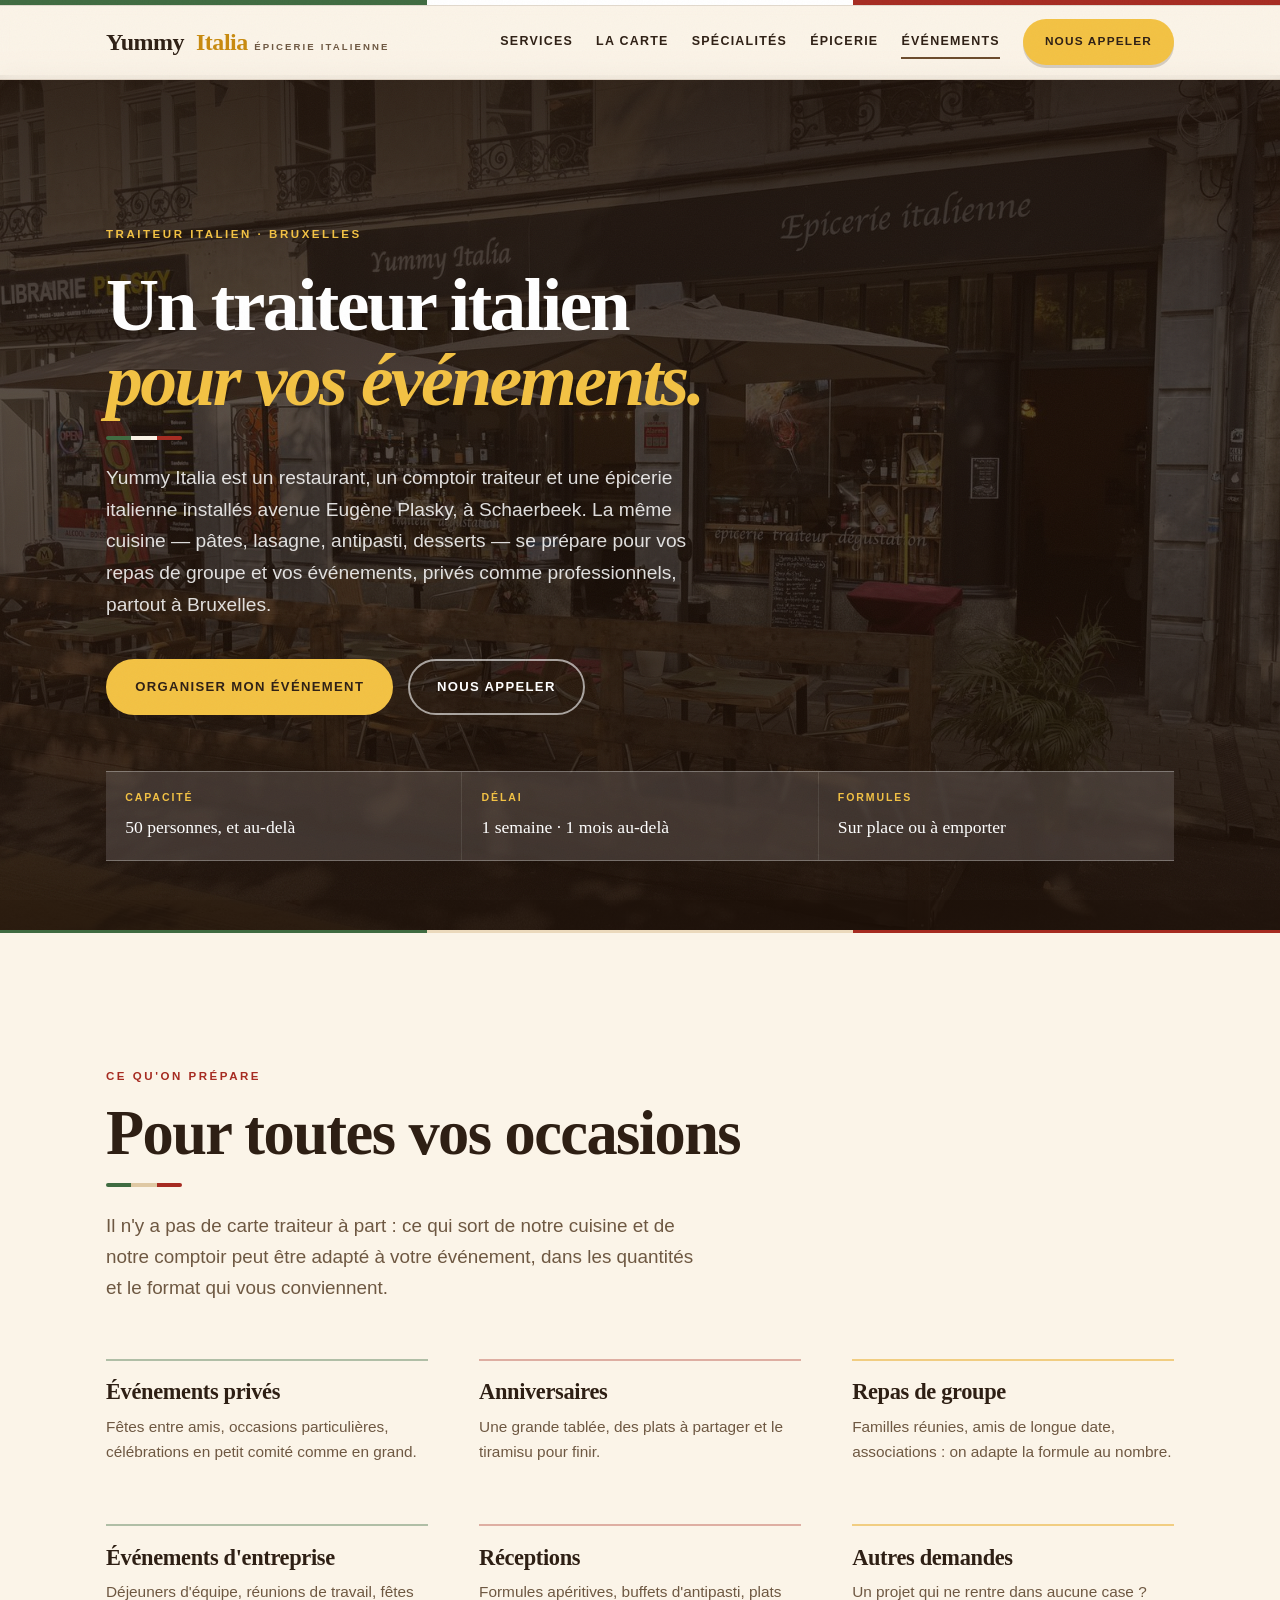
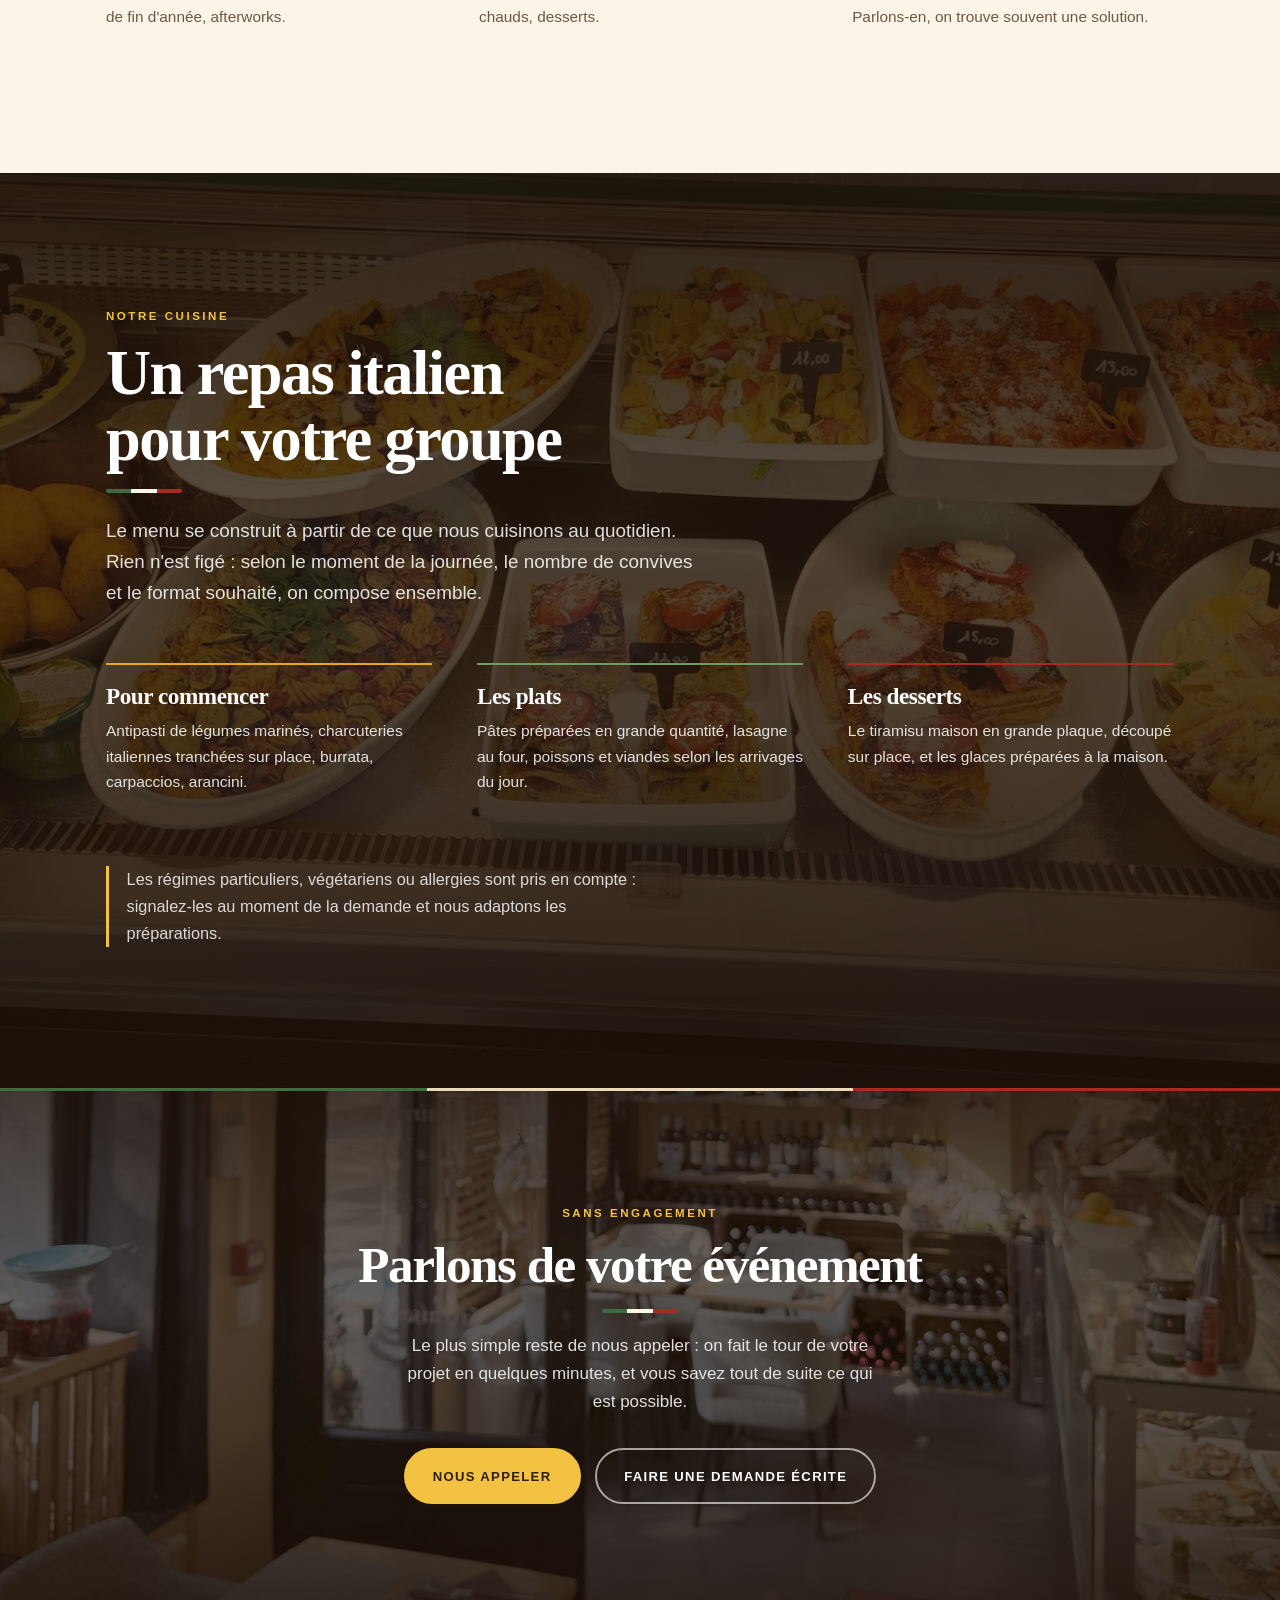
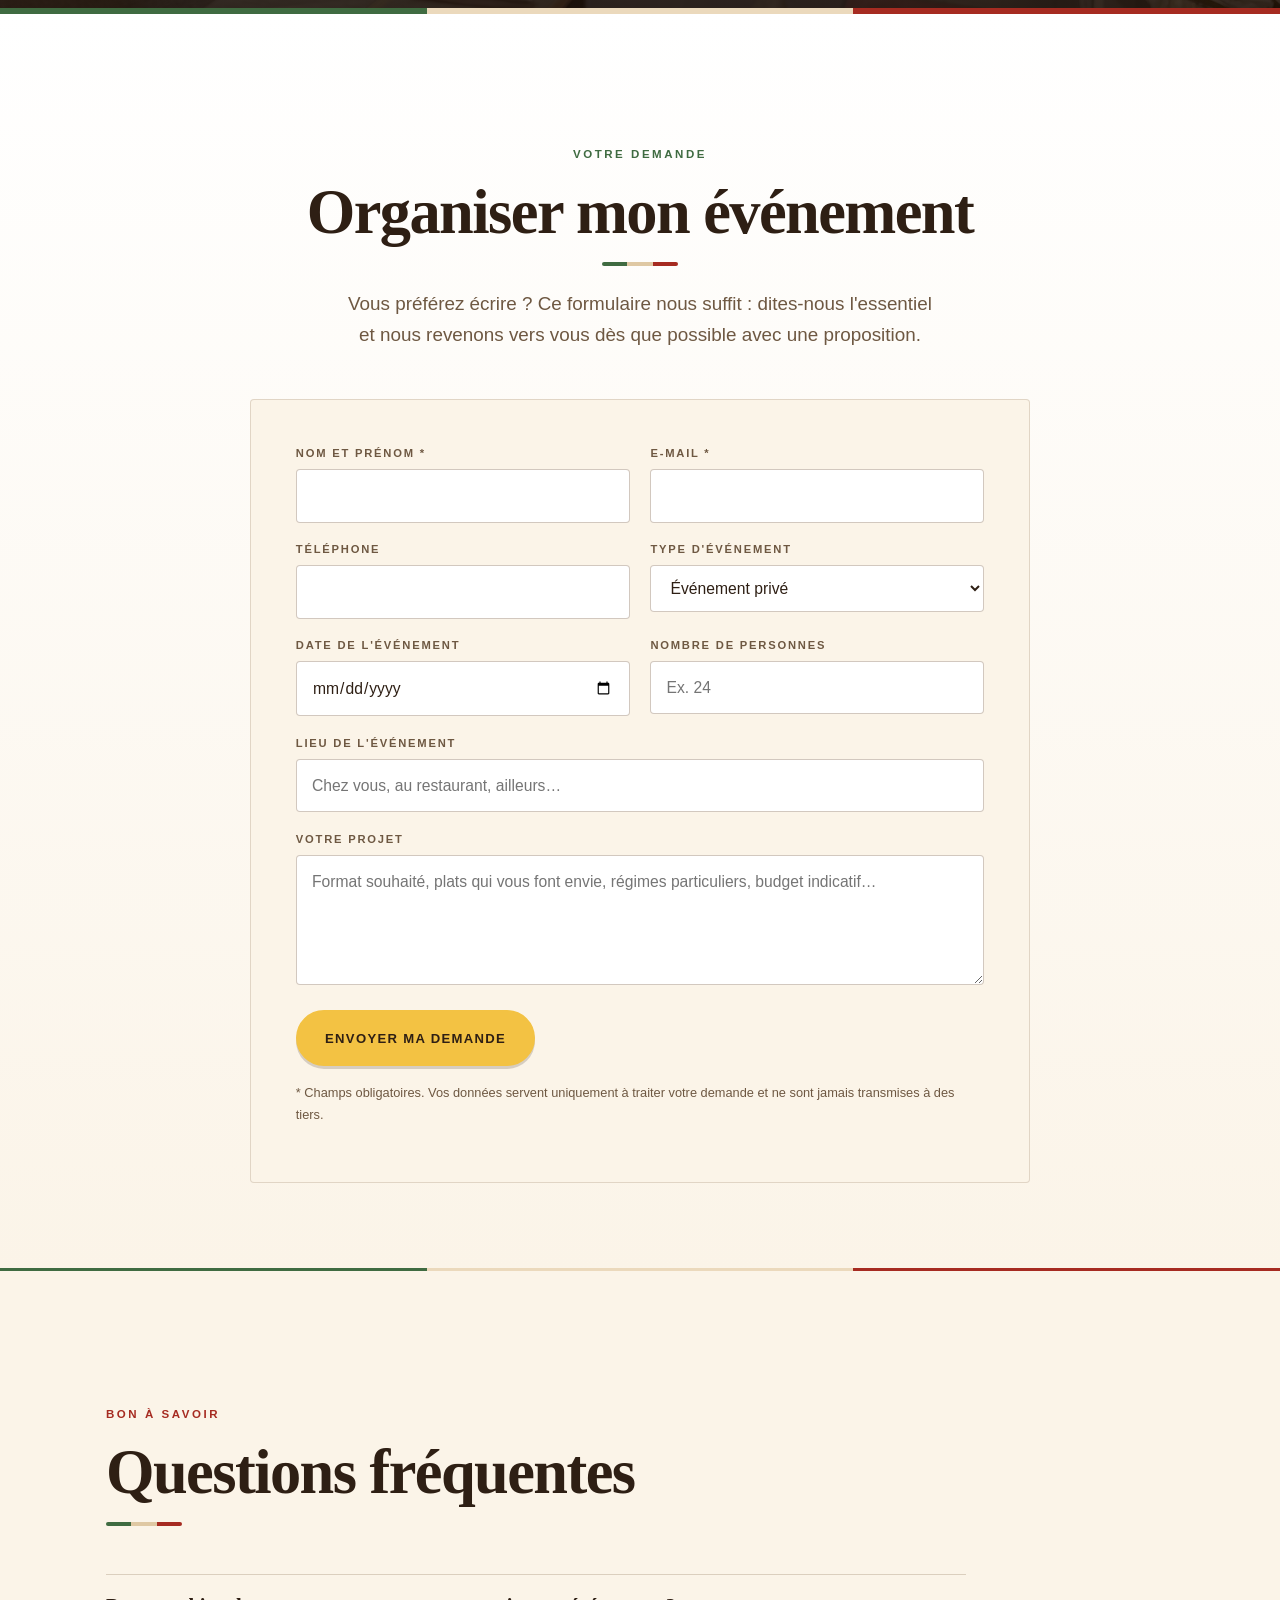
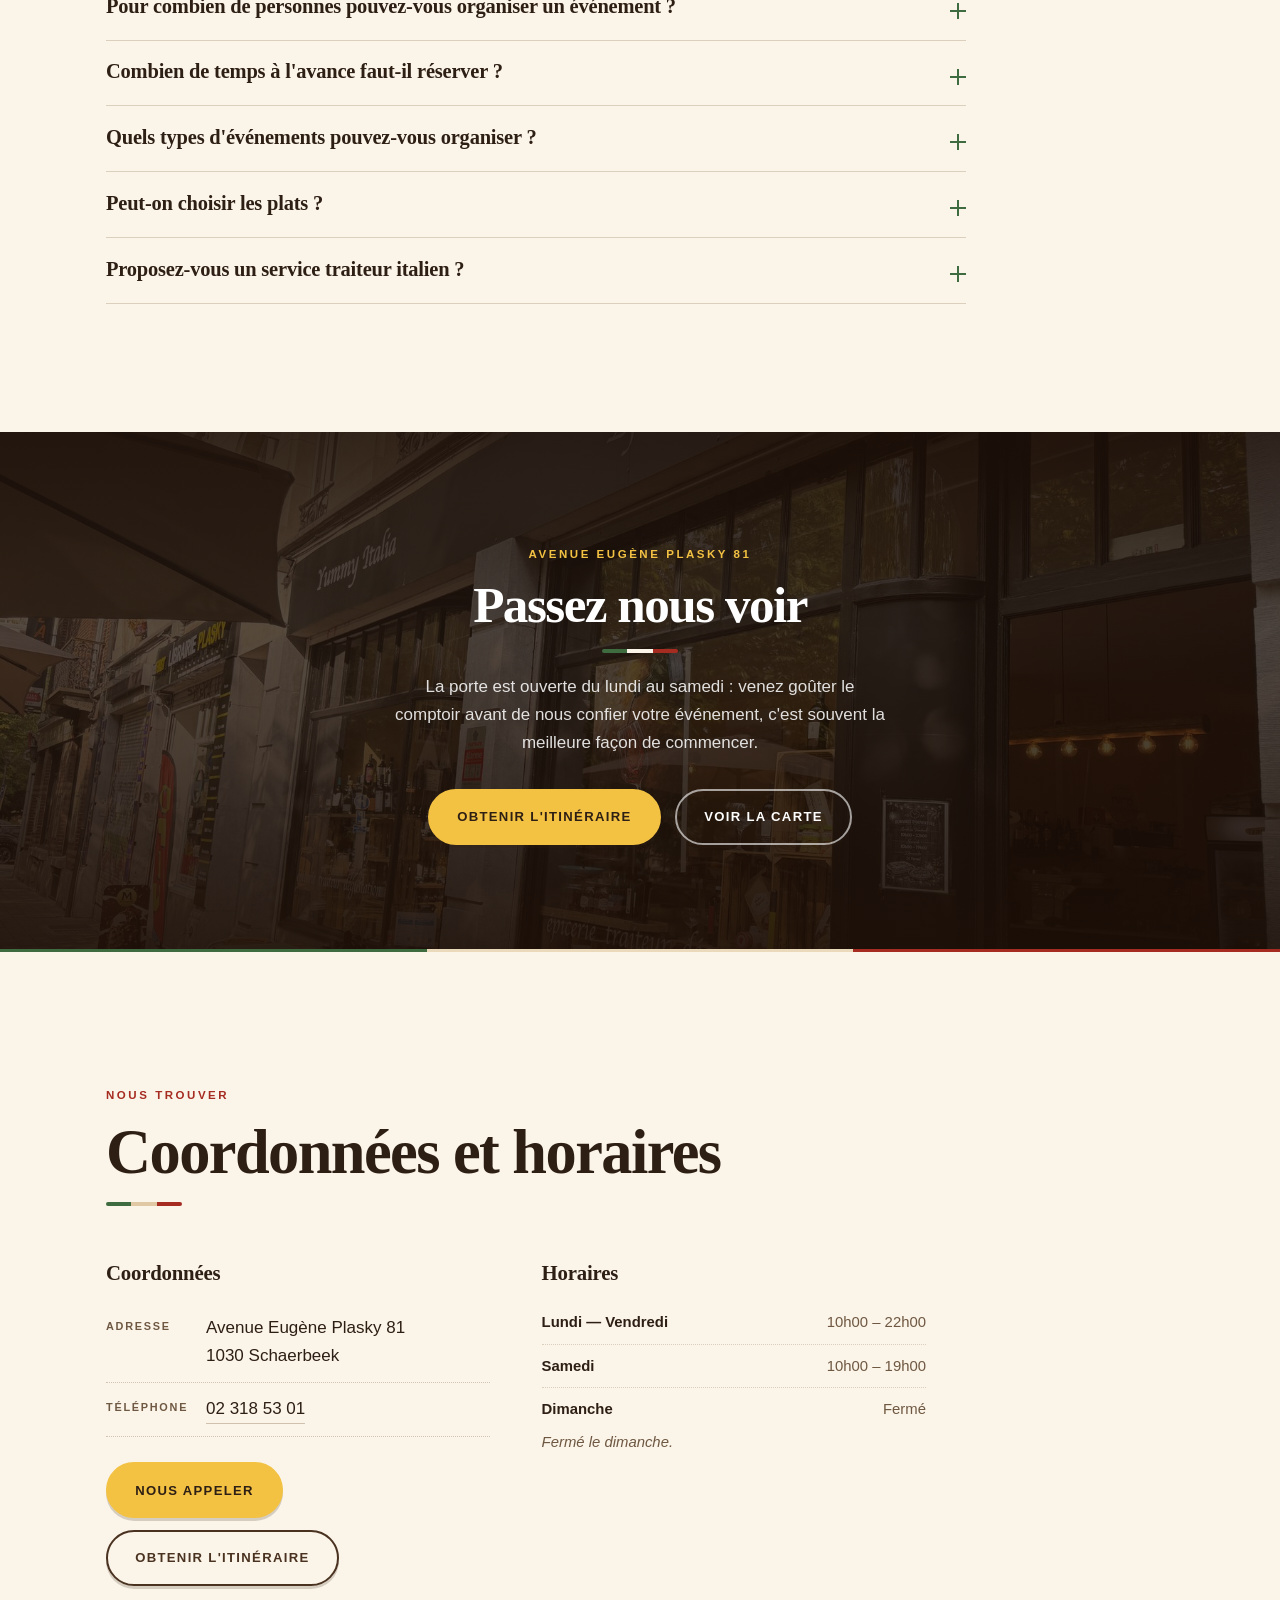
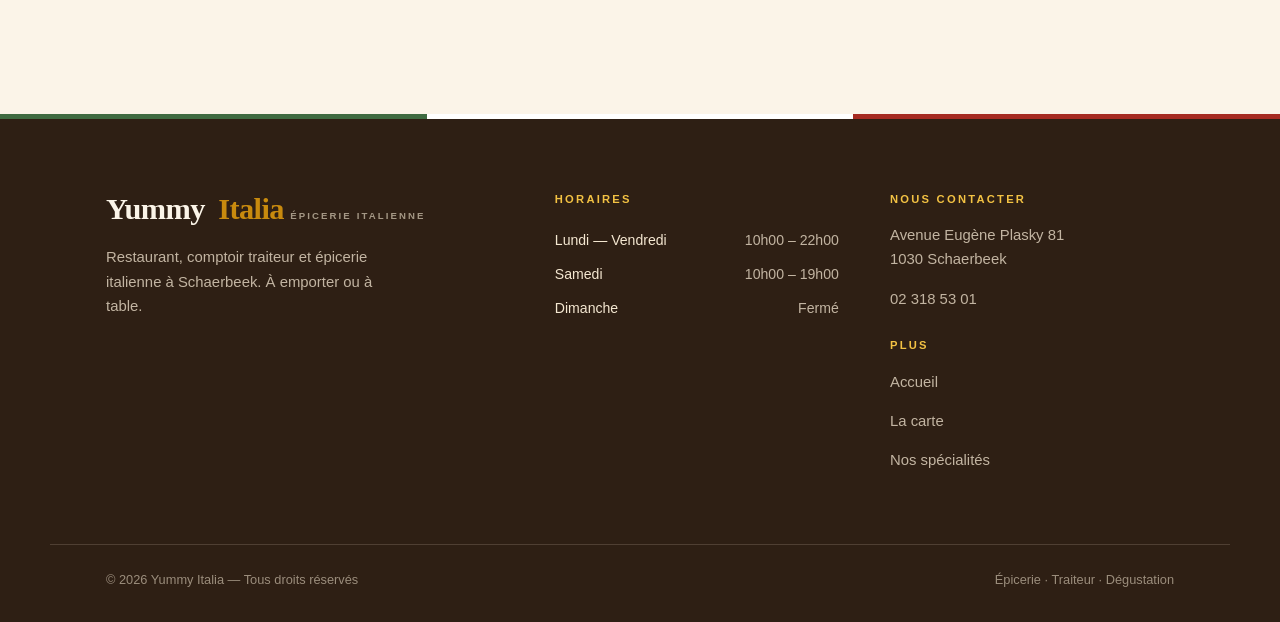
==== commit c076619b: "Page Evenements : retrait de 3 sections" ====
--- a/evenements.html
+++ b/evenements.html
@@ -202,122 +202,7 @@
       </div>
     </section>
 
-    <!-- ============ 4. LES DEUX FORMATS — deux panneaux photo ============ -->
-    <section class="section" id="formats">
-      <div class="wrap">
-        <div class="apparait">
-          <span class="eyebrow eyebrow--rouge">Le format du repas</span>
-          <h2 class="titre-section">Deux façons de profiter<br>de notre cuisine</h2>
-          <span class="filet" aria-hidden="true"></span>
-          <p class="chapo">
-            Selon le type d'événement et l'organisation que nous définissons ensemble,
-            les plats peuvent être présentés de deux manières différentes.
-          </p>
-        </div>
-      </div>
-
-      <div class="panneaux apparait">
-        <article class="panneau panneau--buffet">
-          <span class="panneau__num">Format 01</span>
-          <h3>Buffet &amp; self-service</h3>
-          <p>
-            Les préparations sont présentées ensemble, dans un format convivial
-            où chacun vient se servir. C'est la formule la plus souple : elle
-            permet de proposer beaucoup de variété — antipasti, pâtes, lasagne,
-            légumes, desserts — et convient bien aux repas de groupe et aux
-            moments détendus.
-          </p>
-        </article>
-
-        <article class="panneau panneau--assiette">
-          <span class="panneau__num">Format 02</span>
-          <h3>Service en assiette</h3>
-          <p>
-            Les plats peuvent aussi être servis individuellement, pour une
-            expérience plus proche de celle du restaurant. Une formule adaptée
-            aux événements qui demandent un déroulé plus structuré, avec un
-            enchaînement de services défini à l'avance.
-          </p>
-        </article>
-      </div>
-
-      <div class="wrap">
-        <p class="et-aussi apparait">
-          Les deux formats sont envisageables : le choix se fait au moment de la
-          demande, en fonction du lieu, du nombre de convives et de l'organisation
-          que nous mettons en place ensemble.
-        </p>
-      </div>
-    </section>
-
-    <!-- ============ 5. CAPACITÉ ET DÉLAIS — la terrasse en fond ============ -->
-    <section class="section fond fond--capacites" id="capacites">
-      <div class="wrap">
-        <div class="apparait">
-          <span class="eyebrow">Combien serez-vous ?</span>
-          <h2 class="titre-section">Capacité et délais</h2>
-          <span class="filet" aria-hidden="true"></span>
-        </div>
-
-        <div class="capacites apparait">
-          <div class="capacite">
-            <h3 class="capacite__nombre">Jusqu'à 50 personnes</h3>
-            <p>
-              Nous organisons votre repas ou votre événement sans difficulté
-              particulière. Prenez contact <b>au minimum une semaine à l'avance</b>
-              pour que nous puissions commander les produits et préparer la
-              prestation correctement.
-            </p>
-          </div>
-          <div class="capacite capacite--accent">
-            <h3 class="capacite__nombre">Plus de 50 personnes</h3>
-            <p>
-              C'est également possible, mais cela demande davantage d'organisation.
-              Pour ces événements, contactez-nous idéalement <b>un mois à l'avance</b> :
-              nous étudions ensemble la demande, les quantités, le menu et le déroulé
-              de la journée.
-            </p>
-          </div>
-        </div>
-
-        <p class="et-aussi apparait">
-          Ces délais sont des repères, pas des règles absolues. Si votre événement
-          approche plus vite que prévu, appelez-nous quand même : on regarde ce qui
-          est faisable avec le temps disponible.
-        </p>
-      </div>
-    </section>
-
-    <!-- ============ 6. LE DÉROULÉ — respiration claire ============ -->
-    <section class="section" id="deroule">
-      <div class="wrap">
-        <div class="apparait">
-          <span class="eyebrow eyebrow--rouge">Comment ça se passe</span>
-          <h2 class="titre-section">De la demande au jour J</h2>
-          <span class="filet" aria-hidden="true"></span>
-        </div>
-
-        <div class="etapes apparait">
-          <article class="etape">
-            <div class="etape__num">01</div>
-            <h3>Vous nous dites tout</h3>
-            <p>Le type d'événement, la date, le nombre de convives, le lieu. Un appel ou le formulaire ci-dessous suffit pour démarrer.</p>
-          </article>
-          <article class="etape">
-            <div class="etape__num">02</div>
-            <h3>On compose le menu</h3>
-            <p>On construit la formule à partir de notre cuisine : antipasti, pâtes, lasagne, plats chauds, desserts, dans les quantités qui conviennent.</p>
-          </article>
-          <article class="etape">
-            <div class="etape__num">03</div>
-            <h3>On convient du déroulé</h3>
-            <p>Préparation, horaire, format du service : on cale les détails ensemble avant le jour de votre événement.</p>
-          </article>
-        </div>
-      </div>
-    </section>
-
-    <!-- ============ 7. L'APPEL — la salle en fond ============ -->
+    <!-- ============ 4. L'APPEL — la salle en fond ============ -->
     <section class="fond fond--salle appel">
       <div class="wrap apparait">
         <span class="eyebrow">Sans engagement</span>
@@ -334,7 +219,7 @@
       </div>
     </section>
 
-    <!-- ============ 8. LE FORMULAIRE ============ -->
+    <!-- ============ 5. LE FORMULAIRE ============ -->
     <section class="section carte" id="organiser">
       <div class="wrap">
         <div class="apparait centre">
@@ -412,7 +297,7 @@
       </div>
     </section>
 
-    <!-- ============ 9. QUESTIONS FRÉQUENTES ============ -->
+    <!-- ============ 6. QUESTIONS FRÉQUENTES ============ -->
     <section class="section" id="faq">
       <div class="wrap">
         <div class="apparait">
@@ -502,7 +387,7 @@
       </div>
     </section>
 
-    <!-- ============ 10. LA FAÇADE — venir nous voir ============ -->
+    <!-- ============ 7. LA FAÇADE — venir nous voir ============ -->
     <section class="fond fond--cta appel">
       <div class="wrap apparait">
         <span class="eyebrow">Avenue Eugène Plasky 81</span>
@@ -520,7 +405,7 @@
       </div>
     </section>
 
-    <!-- ============ 11. NOUS TROUVER ============ -->
+    <!-- ============ 8. NOUS TROUVER ============ -->
     <section class="section contact" id="contact">
       <div class="wrap">
         <div class="apparait">
--- a/style.css
+++ b/style.css
@@ -545,40 +545,6 @@
 .encart p { color: var(--texte-doux); margin-top: .9rem; font-size: .98rem; margin-bottom: 0; }
 .encart__action { display: flex; flex-direction: column; gap: .8rem; align-items: flex-start; }
 .encart__tel { font-family: var(--display); font-size: 1.05rem; color: var(--brun-700); }
-
-/* Groupes & événements */
-.groupes { background: var(--beige-200); }
-.capacites {
-  display: grid; grid-template-columns: 1fr 1.15fr;
-  gap: clamp(1.4rem, 3vw, 2.2rem); margin-top: clamp(2.5rem, 5vw, 3.5rem);
-}
-.capacite {
-  padding: 1.4rem 0 0;
-  border-top: 3px solid var(--vert);
-}
-.capacite--accent { border-top-color: var(--rouge); }
-.capacite__nombre {
-  display: block; font-family: var(--display);
-  font-size: clamp(1.3rem, 1.1rem + .9vw, 1.8rem); letter-spacing: -.015em;
-  font-variation-settings: "SOFT" 40, "WONK" 1;
-}
-.capacite--accent .capacite__nombre { color: var(--rouge); }
-.capacite p { margin: .8rem 0 0; color: var(--texte-doux); }
-
-.pastilles {
-  display: flex; flex-wrap: wrap; gap: .6rem;
-  margin-top: clamp(1.8rem, 3.5vw, 2.5rem);
-}
-.pastilles li {
-  font-size: .82rem; font-weight: 600;
-  padding: .5rem 1rem; border-radius: 999px;
-  background: var(--beige-100); border: 1px solid rgba(107, 74, 43, .22);
-  color: var(--texte-doux);
-}
-.pastilles li:nth-child(3n+1) { border-color: rgba(63, 107, 65, .45); }
-.pastilles li:nth-child(3n+2) { border-color: rgba(166, 43, 33, .38); }
-.pastilles li:nth-child(3n)   { border-color: rgba(232, 168, 28, .5); }
-.groupes__cta { display: flex; flex-wrap: wrap; gap: .9rem; margin-top: clamp(2rem, 4vw, 2.8rem); }
 
 /* ---------- 11. LISTES DE SERVICES ----------
    Colonnes séparées par un simple filet, sans fond ni bordure :
@@ -933,7 +899,6 @@
   .grand-bloc--inverse .grand-bloc__photo,
   .spec--inverse .spec__photo { order: 0; }
   .grand-bloc__photo .photo { height: auto; min-height: 0; aspect-ratio: 4 / 3; }
-  .capacites { grid-template-columns: 1fr; }
   .duo, .duo--inverse { grid-template-columns: 1fr; }
   .duo--inverse .duo__photo { order: 0; }
   .duo__photo { max-width: 520px; }
@@ -973,7 +938,7 @@
 @media (max-width: 560px) {
   .pied__grid { grid-template-columns: 1fr; }
   .btn { width: 100%; }
-  .groupes__cta .btn, .encart__action .btn, .contact__boutons .btn { width: 100%; }
+  .encart__action .btn, .contact__boutons .btn { width: 100%; }
   .contact__boutons { align-items: stretch; }
   .hero__cta .btn { width: 100%; }
   .service .btn { width: 100%; }
@@ -1043,7 +1008,6 @@
 /* Les images de fond, section par section */
 .fond--hero      { background-image: url("fond-hero.jpg");      background-position: center 58%; }
 .fond--cuisine   { background-image: url("fond-cuisine.jpg");   background-position: center 55%; }
-.fond--capacites { background-image: url("fond-capacites.jpg"); background-position: center 50%; }
 .fond--salle     { background-image: url("fond-salle.jpg");     background-position: center 50%; }
 .fond--cta       { background-image: url("fond-cta.jpg");       background-position: center 46%; }
 
@@ -1120,73 +1084,7 @@
 }
 .colonne p { margin-top: .6rem; font-size: .97rem; }
 
-/* ---------- 3. Les deux formats : panneaux photo côte à côte ---------- */
-.panneaux {
-  display: grid; grid-template-columns: 1fr 1fr;
-  gap: 3px; background: var(--beige-300);
-}
-.panneau {
-  position: relative; isolation: isolate;
-  display: grid; align-content: end;
-  min-height: clamp(420px, 52vw, 620px);
-  padding: clamp(2rem, 4vw, 3.2rem);
-  color: var(--creme);
-  background-size: cover; background-position: center;
-  background-color: var(--brun-900);
-}
-.panneau::before {
-  content: ""; position: absolute; inset: 0; z-index: -1;
-  background: linear-gradient(to bottom,
-    rgba(28, 15, 7, .35) 0%, rgba(28, 15, 7, .72) 55%, rgba(28, 15, 7, .93) 100%);
-}
-.panneau--buffet   { background-image: url("fond-buffet.jpg");   background-position: center 55%; }
-.panneau--assiette { background-image: url("fond-assiette.jpg"); background-position: center 60%; }
-.panneau__num {
-  font-family: var(--display); font-size: .78rem; letter-spacing: .2em;
-  text-transform: uppercase; color: var(--jaune-400); margin-bottom: .5rem;
-}
-.panneau h3 {
-  font-family: var(--display); color: var(--creme);
-  font-size: clamp(1.6rem, 1.3rem + 1.3vw, 2.3rem); letter-spacing: -.025em;
-  font-variation-settings: "SOFT" 45, "WONK" 1;
-}
-.panneau h3::after {
-  content: ""; display: block; width: 56px; height: 3px; margin-top: .9rem;
-  background: var(--vert-clair);
-}
-.panneau--assiette h3::after { background: var(--rouge); }
-.panneau p {
-  margin-top: 1rem; color: rgba(255, 255, 255, .88);
-  font-size: .98rem; max-width: 42ch;
-}
-
-/* ---------- 4. Capacité et délais sur fond photo ---------- */
-.fond .capacite { border-top-color: var(--vert-clair); }
-.fond .capacite--accent { border-top-color: var(--rouge); }
-.fond .capacite__nombre { color: var(--creme); }
-.fond .capacite--accent .capacite__nombre { color: var(--jaune-400); }
-.fond .capacite p { color: rgba(255, 255, 255, .86); }
-.fond .capacite b { color: var(--creme); }
-
-/* ---------- 5. Les étapes du déroulé ---------- */
-.etapes {
-  display: grid; grid-template-columns: repeat(auto-fit, minmax(250px, 1fr));
-  gap: clamp(2rem, 4vw, 3rem);
-  margin-top: clamp(2.4rem, 4.5vw, 3.4rem);
-  counter-reset: etape;
-}
-.etape { position: relative; padding-top: 1.4rem; border-top: 1px solid rgba(107, 74, 43, .3); }
-.etape__num {
-  font-family: var(--display); font-size: 2.6rem; line-height: 1;
-  color: var(--beige-400); font-variation-settings: "SOFT" 60, "WONK" 1;
-}
-.etape h3 {
-  margin-top: .5rem; font-size: 1.25rem; letter-spacing: -.02em;
-  font-variation-settings: "SOFT" 40, "WONK" 1;
-}
-.etape p { margin-top: .6rem; color: var(--texte-doux); font-size: .96rem; }
-
-/* ---------- 6. L'appel final ---------- */
+/* ---------- 3. L'appel final ---------- */
 .appel {
   display: grid; place-items: center; text-align: center;
   min-height: clamp(380px, 46vw, 520px);
@@ -1203,10 +1101,6 @@
 .appel .hero__cta { justify-content: center; margin-top: 2rem; }
 
 /* ---------- Adaptations mobiles ---------- */
-@media (max-width: 900px) {
-  .panneaux { grid-template-columns: 1fr; }
-  .panneau { min-height: clamp(360px, 78vw, 460px); }
-}
 @media (max-width: 620px) {
   .reperes { grid-template-columns: 1fr; }
   .evt-hero { min-height: auto; padding-block: 6.5rem 3rem; }
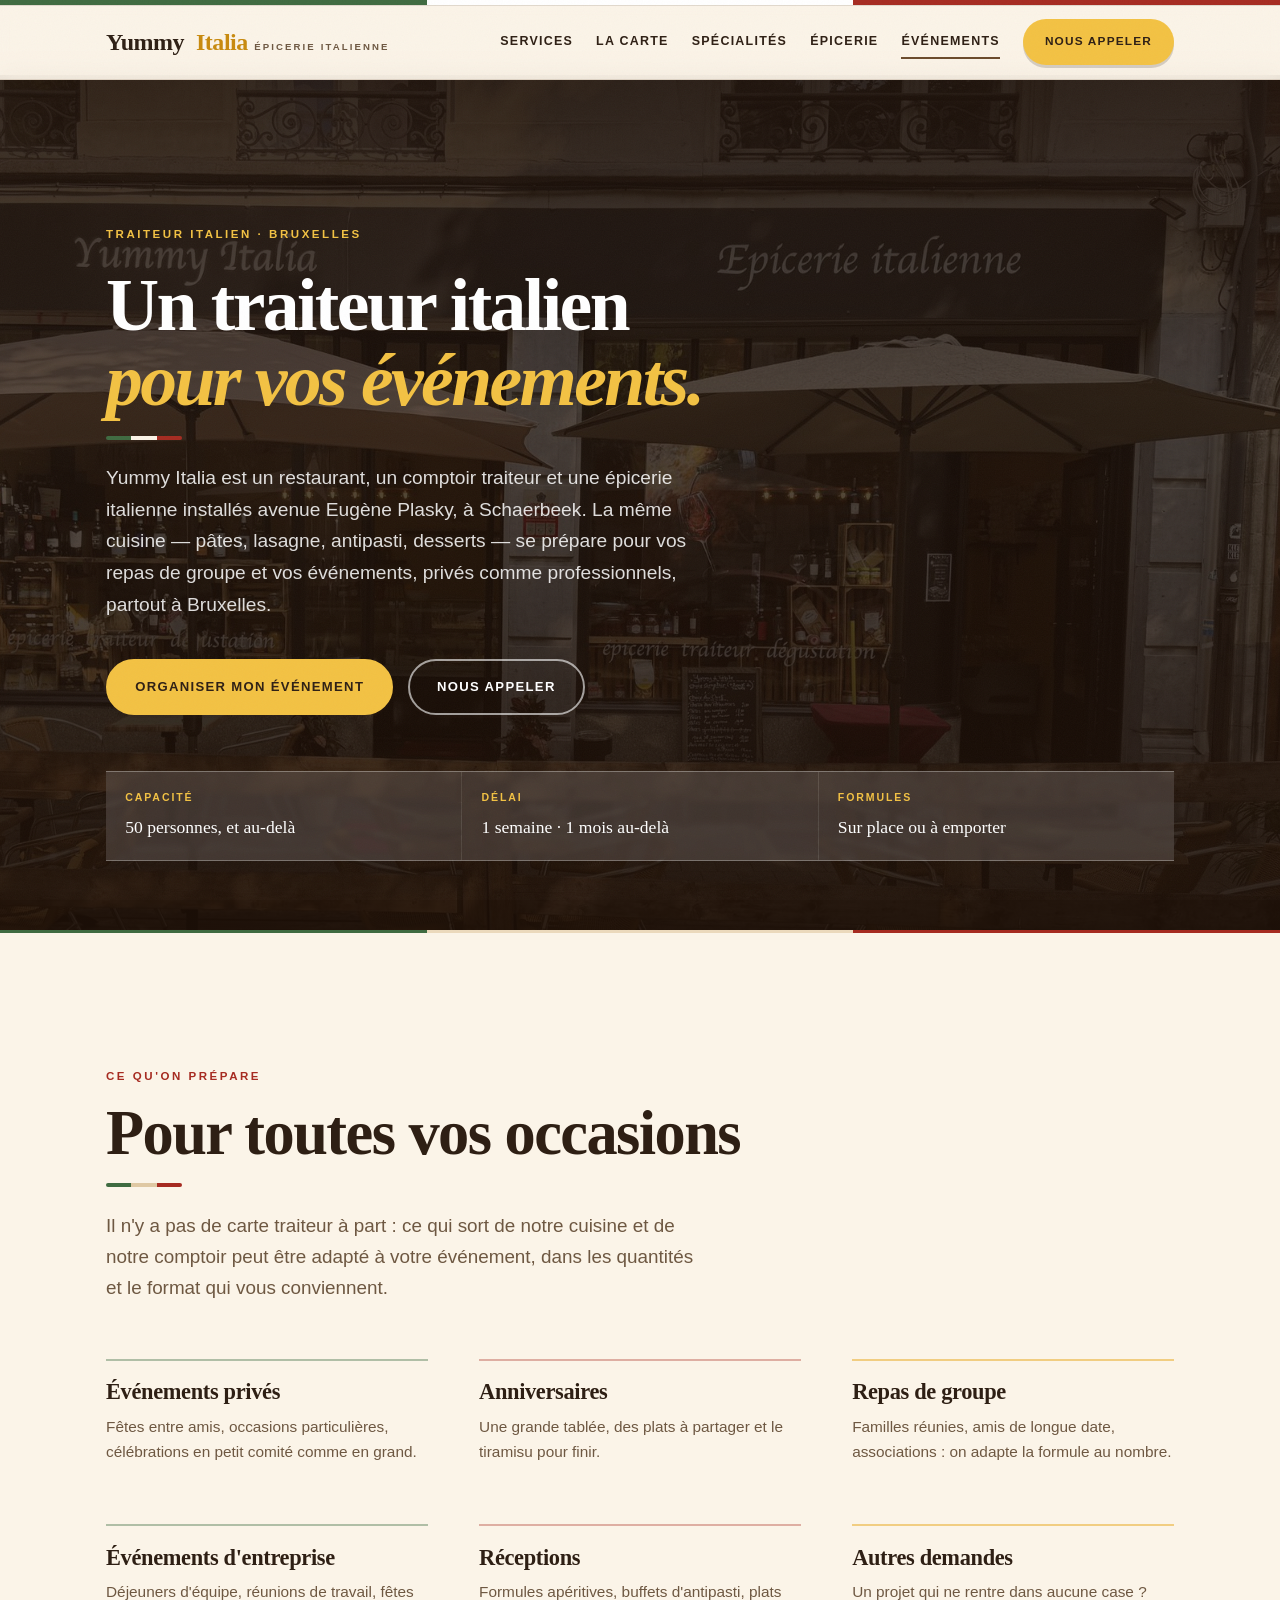
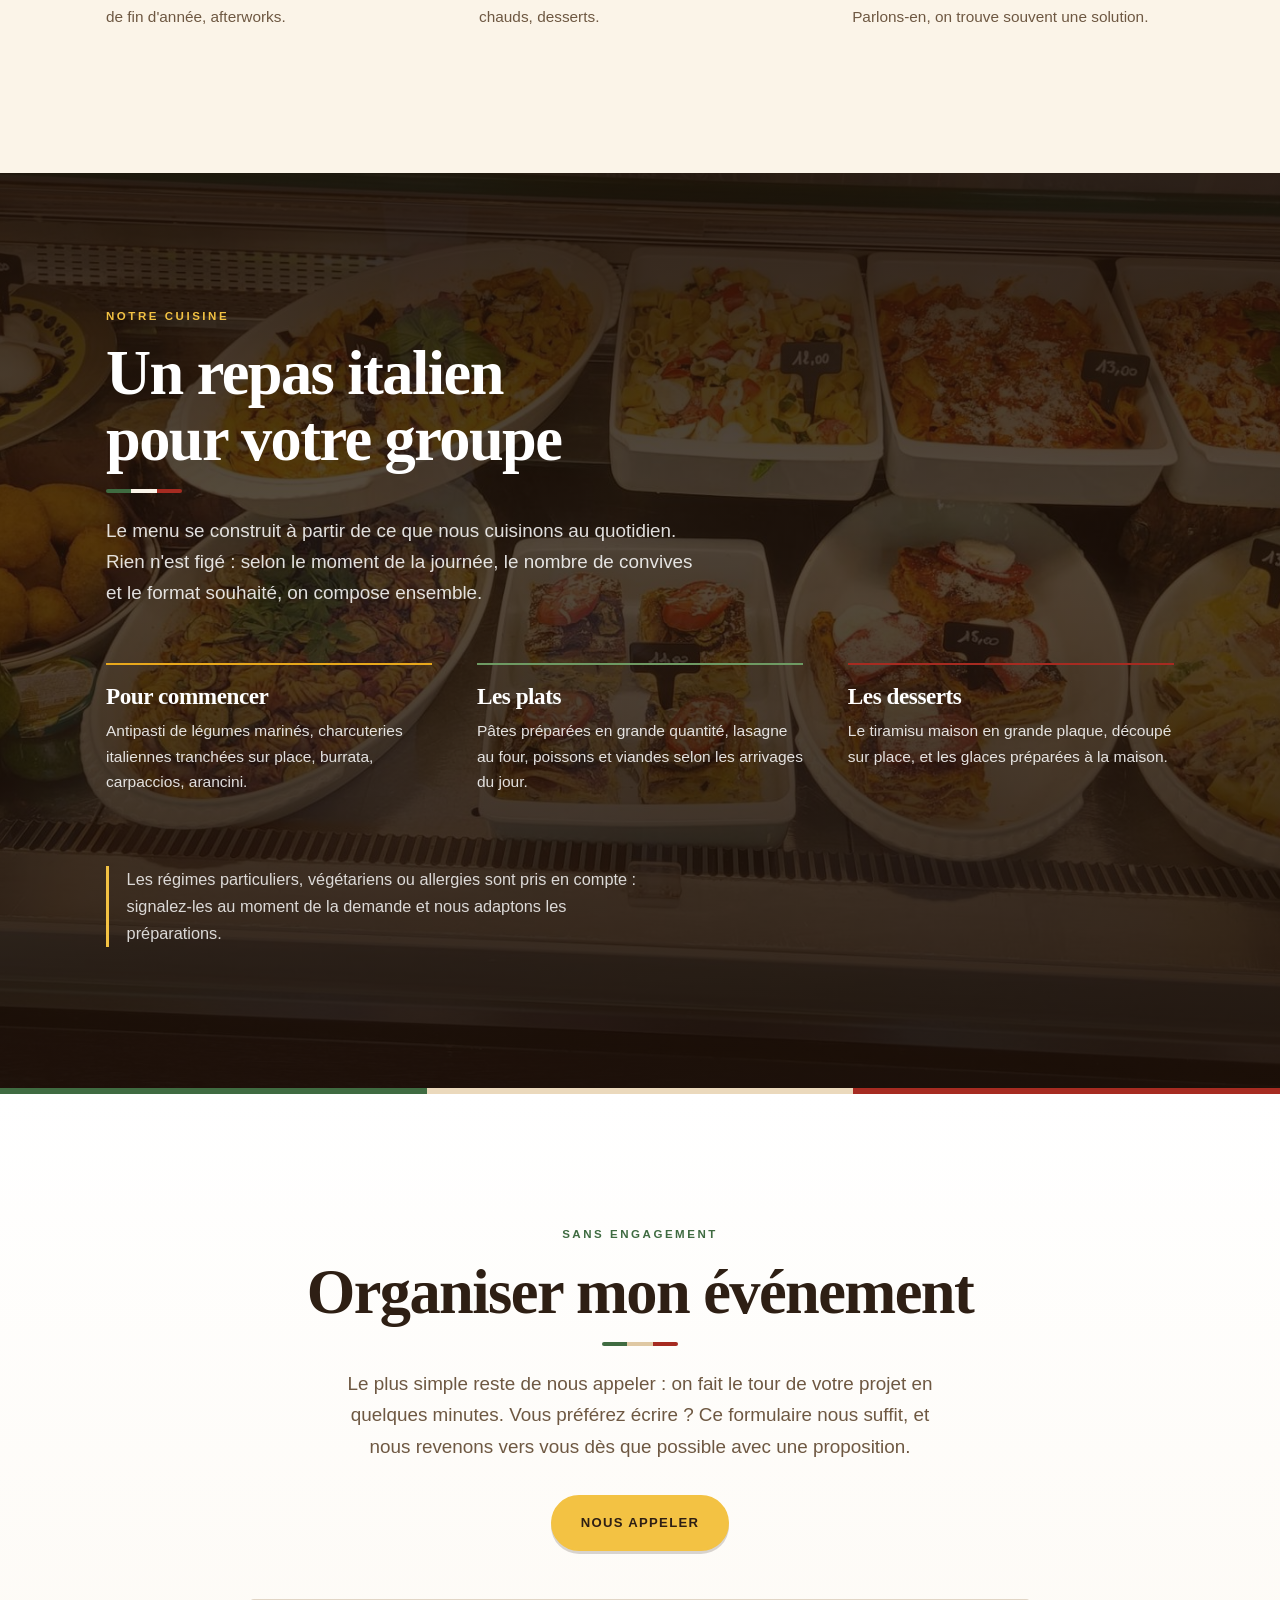
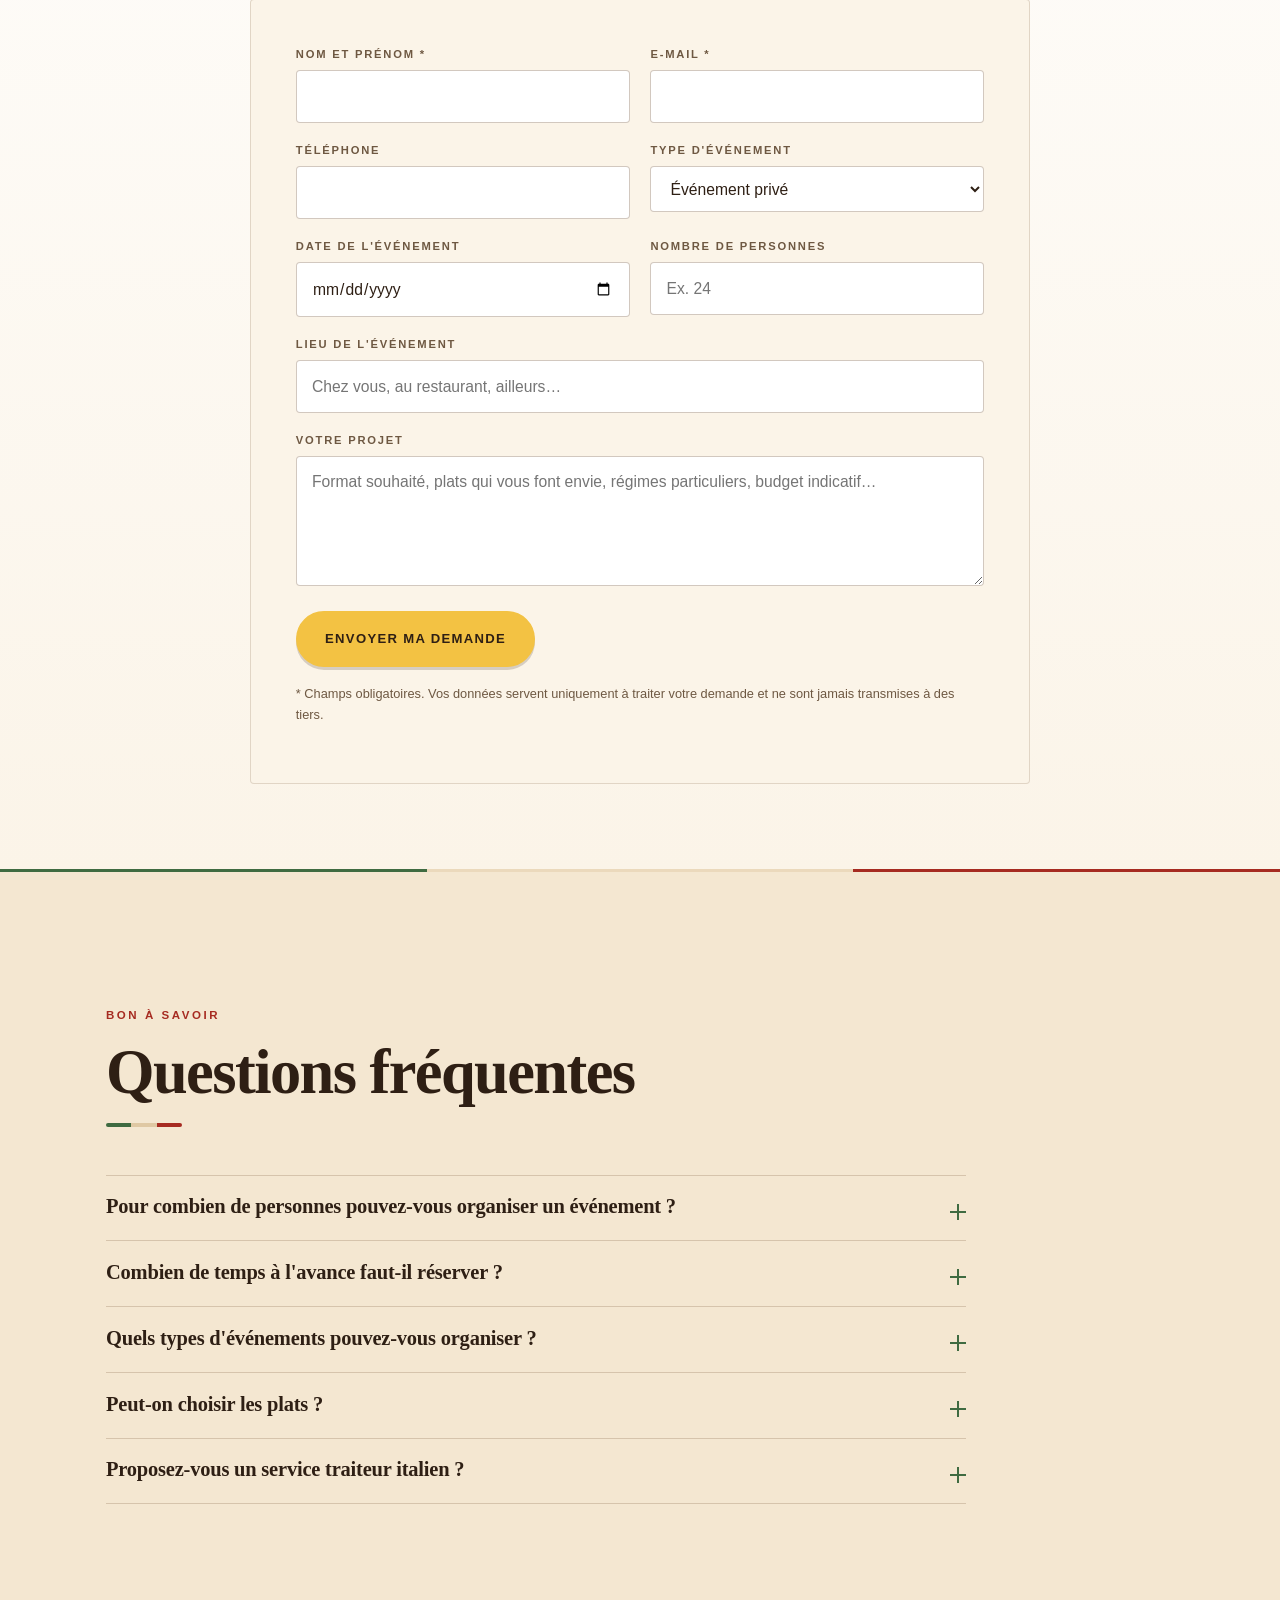
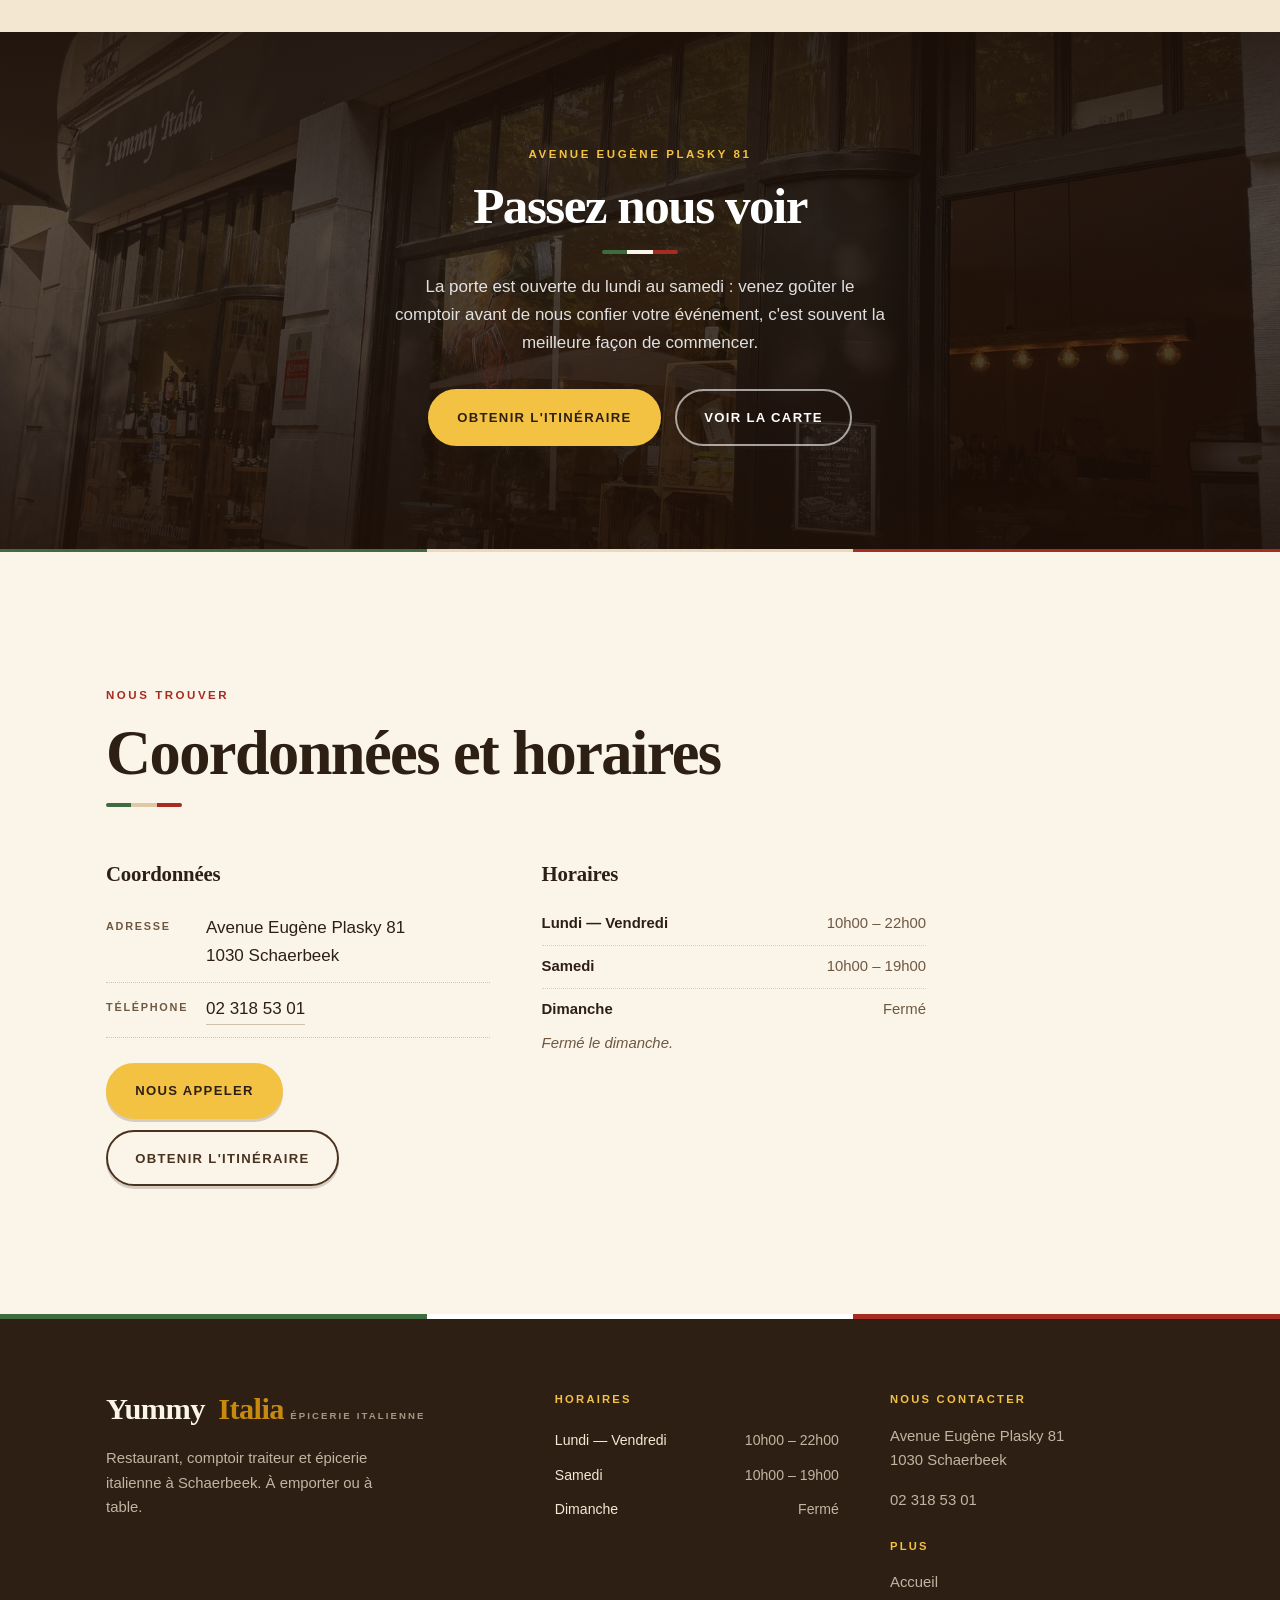
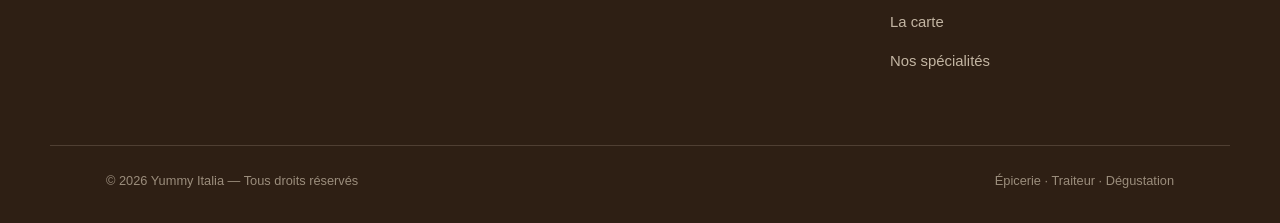
==== commit 22a7af54: "Hero, carte, arancini, cadrages et section Passer nous voir" ====
--- a/evenements.html
+++ b/evenements.html
@@ -202,34 +202,21 @@
       </div>
     </section>
 
-    <!-- ============ 4. L'APPEL — la salle en fond ============ -->
-    <section class="fond fond--salle appel">
-      <div class="wrap apparait">
-        <span class="eyebrow">Sans engagement</span>
-        <h2>Parlons de votre événement</h2>
-        <span class="filet" aria-hidden="true"></span>
-        <p>
-          Le plus simple reste de nous appeler : on fait le tour de votre projet
-          en quelques minutes, et vous savez tout de suite ce qui est possible.
-        </p>
-        <div class="hero__cta">
-          <a href="tel:" data-lien="telephone" class="btn btn--jaune">Nous appeler</a>
-          <a href="#organiser" class="btn btn--ligne">Faire une demande écrite</a>
-        </div>
-      </div>
-    </section>
-
-    <!-- ============ 5. LE FORMULAIRE ============ -->
+    <!-- ============ 4. ORGANISER — le formulaire ============ -->
     <section class="section carte" id="organiser">
       <div class="wrap">
         <div class="apparait centre">
-          <span class="eyebrow">Votre demande</span>
+          <span class="eyebrow">Sans engagement</span>
           <h2 class="titre-section">Organiser mon événement</h2>
           <span class="filet" aria-hidden="true"></span>
           <p class="chapo">
-            Vous préférez écrire ? Ce formulaire nous suffit : dites-nous l'essentiel
+            Le plus simple reste de nous appeler : on fait le tour de votre projet
+            en quelques minutes. Vous préférez écrire ? Ce formulaire nous suffit,
             et nous revenons vers vous dès que possible avec une proposition.
           </p>
+          <div class="hero__cta" style="justify-content:center">
+            <a href="tel:" data-lien="telephone" class="btn btn--jaune">Nous appeler</a>
+          </div>
         </div>
 
         <div class="apparait" style="max-width:780px;margin:clamp(2rem,4vw,3rem) auto 0">
@@ -297,8 +284,8 @@
       </div>
     </section>
 
-    <!-- ============ 6. QUESTIONS FRÉQUENTES ============ -->
-    <section class="section" id="faq">
+    <!-- ============ 5. QUESTIONS FRÉQUENTES ============ -->
+    <section class="section faq-section" id="faq">
       <div class="wrap">
         <div class="apparait">
           <span class="eyebrow eyebrow--rouge">Bon à savoir</span>
@@ -387,7 +374,7 @@
       </div>
     </section>
 
-    <!-- ============ 7. LA FAÇADE — venir nous voir ============ -->
+    <!-- ============ 6. LA FAÇADE — venir nous voir ============ -->
     <section class="fond fond--cta appel">
       <div class="wrap apparait">
         <span class="eyebrow">Avenue Eugène Plasky 81</span>
@@ -405,7 +392,7 @@
       </div>
     </section>
 
-    <!-- ============ 8. NOUS TROUVER ============ -->
+    <!-- ============ 7. NOUS TROUVER ============ -->
     <section class="section contact" id="contact">
       <div class="wrap">
         <div class="apparait">
--- a/style.css
+++ b/style.css
@@ -247,6 +247,15 @@
   font-size: clamp(1.02rem, 1rem + .4vw, 1.22rem); max-width: 46ch;
   margin-top: 1.5rem; color: var(--texte-doux);
 }
+/* Le mot d'accueil, en tête de l'accroche du hero */
+.hero__bienvenue {
+  display: block; font-family: var(--display); font-weight: 600;
+  font-size: clamp(1.15rem, 1.05rem + .5vw, 1.4rem);
+  color: var(--brun-900); letter-spacing: -.02em;
+  font-variation-settings: "SOFT" 40, "WONK" 1;
+  margin-bottom: .45rem;
+}
+
 .hero__cta { display: flex; flex-wrap: wrap; gap: .9rem; margin-top: 2.1rem; }
 
 /* Repères pratiques sous les boutons */
@@ -723,11 +732,35 @@
 .faq__reponse p:last-child { margin-bottom: 0; }
 .faq__item summary:focus-visible { outline: 2px solid var(--jaune-500); outline-offset: 3px; }
 
+/* ---------- 13 ter. MENTION DES SANDWICHS ----------
+   Simple complément aux spécialités, pas une section à part. */
+.mention-sandwich {
+  max-width: 72ch;
+  margin: clamp(2rem, 4vw, 2.8rem) 0 0;
+  padding: 1.1rem 1.3rem;
+  background: var(--beige-200);
+  border-left: 3px solid var(--rouge);
+  border-radius: 0 2px 2px 0;
+  color: var(--texte-doux); font-size: .98rem;
+}
+.mention-sandwich b {
+  display: block; font-family: var(--display);
+  font-size: 1.12rem; color: var(--brun-900);
+  letter-spacing: -.015em; font-variation-settings: "SOFT" 40, "WONK" 1;
+  margin-bottom: .35rem;
+}
+.mention-sandwich__prix { color: var(--jaune-600); font-weight: 700; white-space: nowrap; }
+
 /* ---------- 14. CONTACT ---------- */
 .contact { background: var(--beige-100); }
 .contact__grid {
   display: grid; grid-template-columns: 1.1fr .9fr 1fr;
-}
+  /* Les trois colonnes étaient collées : la photo touchait le bloc horaires. */
+  gap: clamp(2rem, 4vw, 3.2rem);
+  margin-top: clamp(2.2rem, 4vw, 3rem);
+}
+/* La photo respire un peu plus que les deux colonnes de texte. */
+.contact__colonne--photo { padding-left: clamp(0rem, 1.6vw, 1.6rem); }
 .contact__grid--sans-photo {
   grid-template-columns: 1fr 1fr; max-width: 820px;
   gap: clamp(2rem, 4vw, 3.5rem);
@@ -757,6 +790,56 @@
 .horaires-liste li span:first-child { font-weight: 700; }
 .horaires-liste li span:last-child { color: var(--texte-doux); text-align: right; }
 .contact__colonne--photo .photo { aspect-ratio: 4 / 5; border-radius: var(--radius); height: 100%; }
+
+/* ---------- 14 bis. PASSER NOUS VOIR — la façade en fond ----------
+   La photo occupe toute la section. Le contenu repose sur un panneau
+   translucide : assez dense pour garantir la lecture, assez discret
+   pour que la façade reste visible derrière. */
+.contact-fond {
+  padding-block: clamp(4rem, 8vw, 6.5rem);
+  text-align: center;
+}
+/* Le liseré tricolore du bas ferait doublon avec celui du pied de page. */
+.contact-fond::after { display: none; }
+
+/* Le contenu repose sur son propre panneau : le voile général peut donc
+   rester plus léger et laisser la façade se voir vraiment. */
+.contact-fond::before {
+  background: linear-gradient(to bottom,
+    rgba(28, 15, 7, .74) 0%,
+    rgba(28, 15, 7, .50) 35%,
+    rgba(28, 15, 7, .56) 65%,
+    rgba(28, 15, 7, .84) 100%);
+}
+
+.contact-fond__panneau {
+  display: grid; grid-template-columns: 1fr 1fr;
+  gap: clamp(2rem, 4vw, 3.5rem);
+  max-width: 860px; margin: clamp(2.4rem, 4.5vw, 3.4rem) auto 0;
+  padding: clamp(1.8rem, 3.5vw, 2.6rem) clamp(1.6rem, 3.5vw, 2.8rem);
+  text-align: left;
+  background: rgba(28, 15, 7, .46);
+  backdrop-filter: blur(4px);
+  border: 1px solid rgba(255, 255, 255, .18);
+  border-radius: 2px;
+}
+.contact-fond .contact__colonne h3 { color: var(--creme); }
+.contact-fond .contact__infos li { border-bottom-color: rgba(255, 255, 255, .2); }
+.contact-fond .contact__infos b { color: var(--jaune-400); }
+.contact-fond .contact__infos a { border-bottom-color: rgba(255, 255, 255, .4); }
+.contact-fond .horaires-liste li { border-bottom-color: rgba(255, 255, 255, .16); }
+.contact-fond .horaires-liste li span:last-child { color: rgba(255, 255, 255, .8); }
+.contact-fond .note-douce { color: rgba(255, 255, 255, .72); margin-bottom: 0; }
+
+.contact-fond__cta {
+  display: flex; flex-wrap: wrap; justify-content: center; gap: .9rem;
+  margin-top: clamp(1.8rem, 3.5vw, 2.4rem);
+}
+
+@media (max-width: 700px) {
+  .contact-fond__panneau { grid-template-columns: 1fr; }
+  .contact-fond__cta .btn { width: 100%; }
+}
 
 /* ---------- 15. FORMULAIRE ---------- */
 .formulaire {
@@ -1006,20 +1089,10 @@
 .fond .btn--ligne:hover { background: var(--creme); color: var(--brun-900); }
 
 /* Les images de fond, section par section */
-.fond--hero      { background-image: url("fond-hero.jpg");      background-position: center 58%; }
+.fond--hero      { background-image: url("fond-hero.jpg");      background-position: center 38%; }
 .fond--cuisine   { background-image: url("fond-cuisine.jpg");   background-position: center 55%; }
-.fond--salle     { background-image: url("fond-salle.jpg");     background-position: center 50%; }
 .fond--cta       { background-image: url("fond-cta.jpg");       background-position: center 46%; }
-
-/* La salle est photographiée en lumière douce : son voile est plus
-   léger, sinon l'intérieur du restaurant disparaît complètement. */
-.fond--salle::before {
-  background: linear-gradient(to bottom,
-    rgba(28, 15, 7, .80) 0%,
-    rgba(28, 15, 7, .60) 40%,
-    rgba(28, 15, 7, .66) 65%,
-    rgba(28, 15, 7, .86) 100%);
-}
+.fond--contact   { background-image: url("fond-contact.jpg");   background-position: center 52%; }
 
 /* ---------- 1. Le hero de la page ---------- */
 .evt-hero {
@@ -1100,8 +1173,16 @@
 .appel p { margin: 1.2rem auto 0; max-width: 52ch; }
 .appel .hero__cta { justify-content: center; margin-top: 2rem; }
 
+/* ---------- La FAQ, entre le formulaire crème et la bande photo ---------- */
+.faq-section { background: var(--beige-200); }
+
 /* ---------- Adaptations mobiles ---------- */
 @media (max-width: 620px) {
+  /* Sur mobile la bande recadre fortement en largeur : on décale le
+     cadrage pour garder l'enseigne Yummy Italia dans le champ. */
+  .fond--hero { background-position: 34% 38%; }
+  .fond--cta  { background-position: 38% 46%; }
+  .fond--contact { background-position: 42% 52%; }
   .reperes { grid-template-columns: 1fr; }
   .evt-hero { min-height: auto; padding-block: 6.5rem 3rem; }
   /* Sur petit écran on assombrit un peu plus : les photos sont
